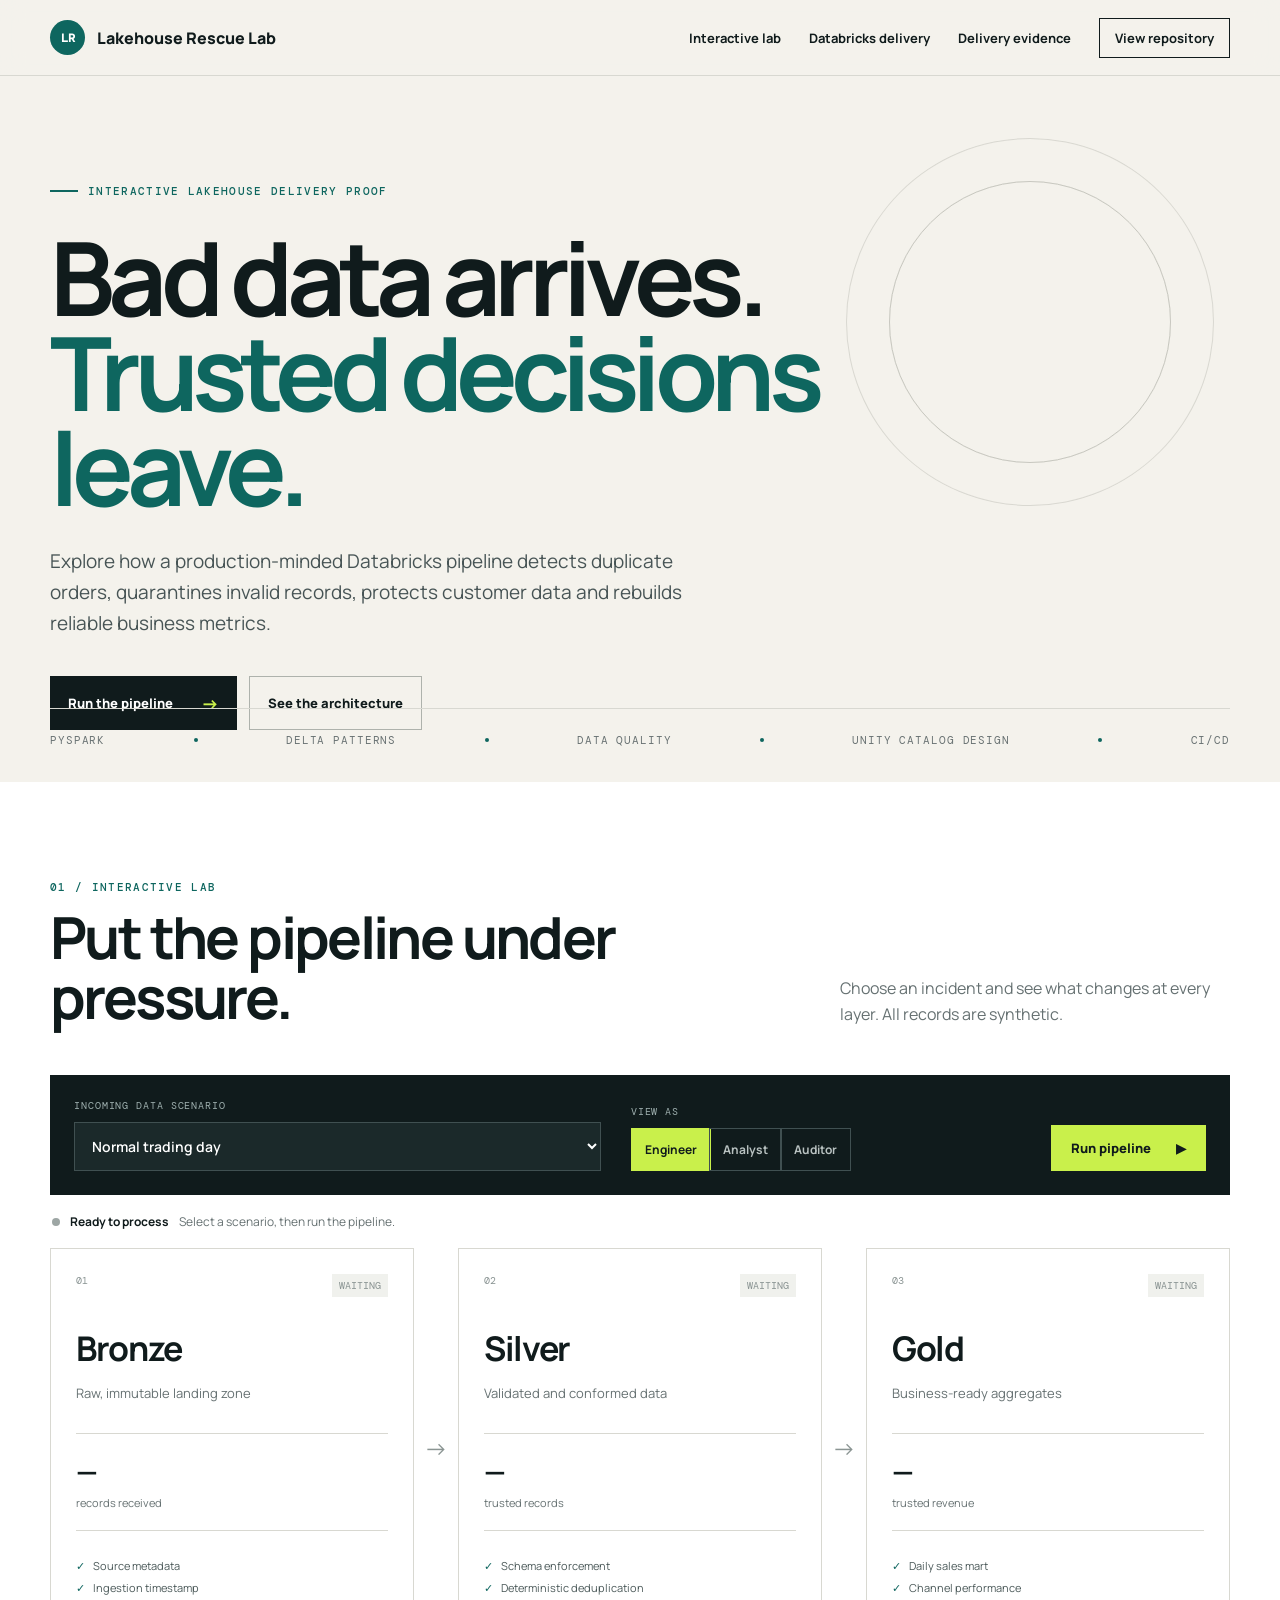
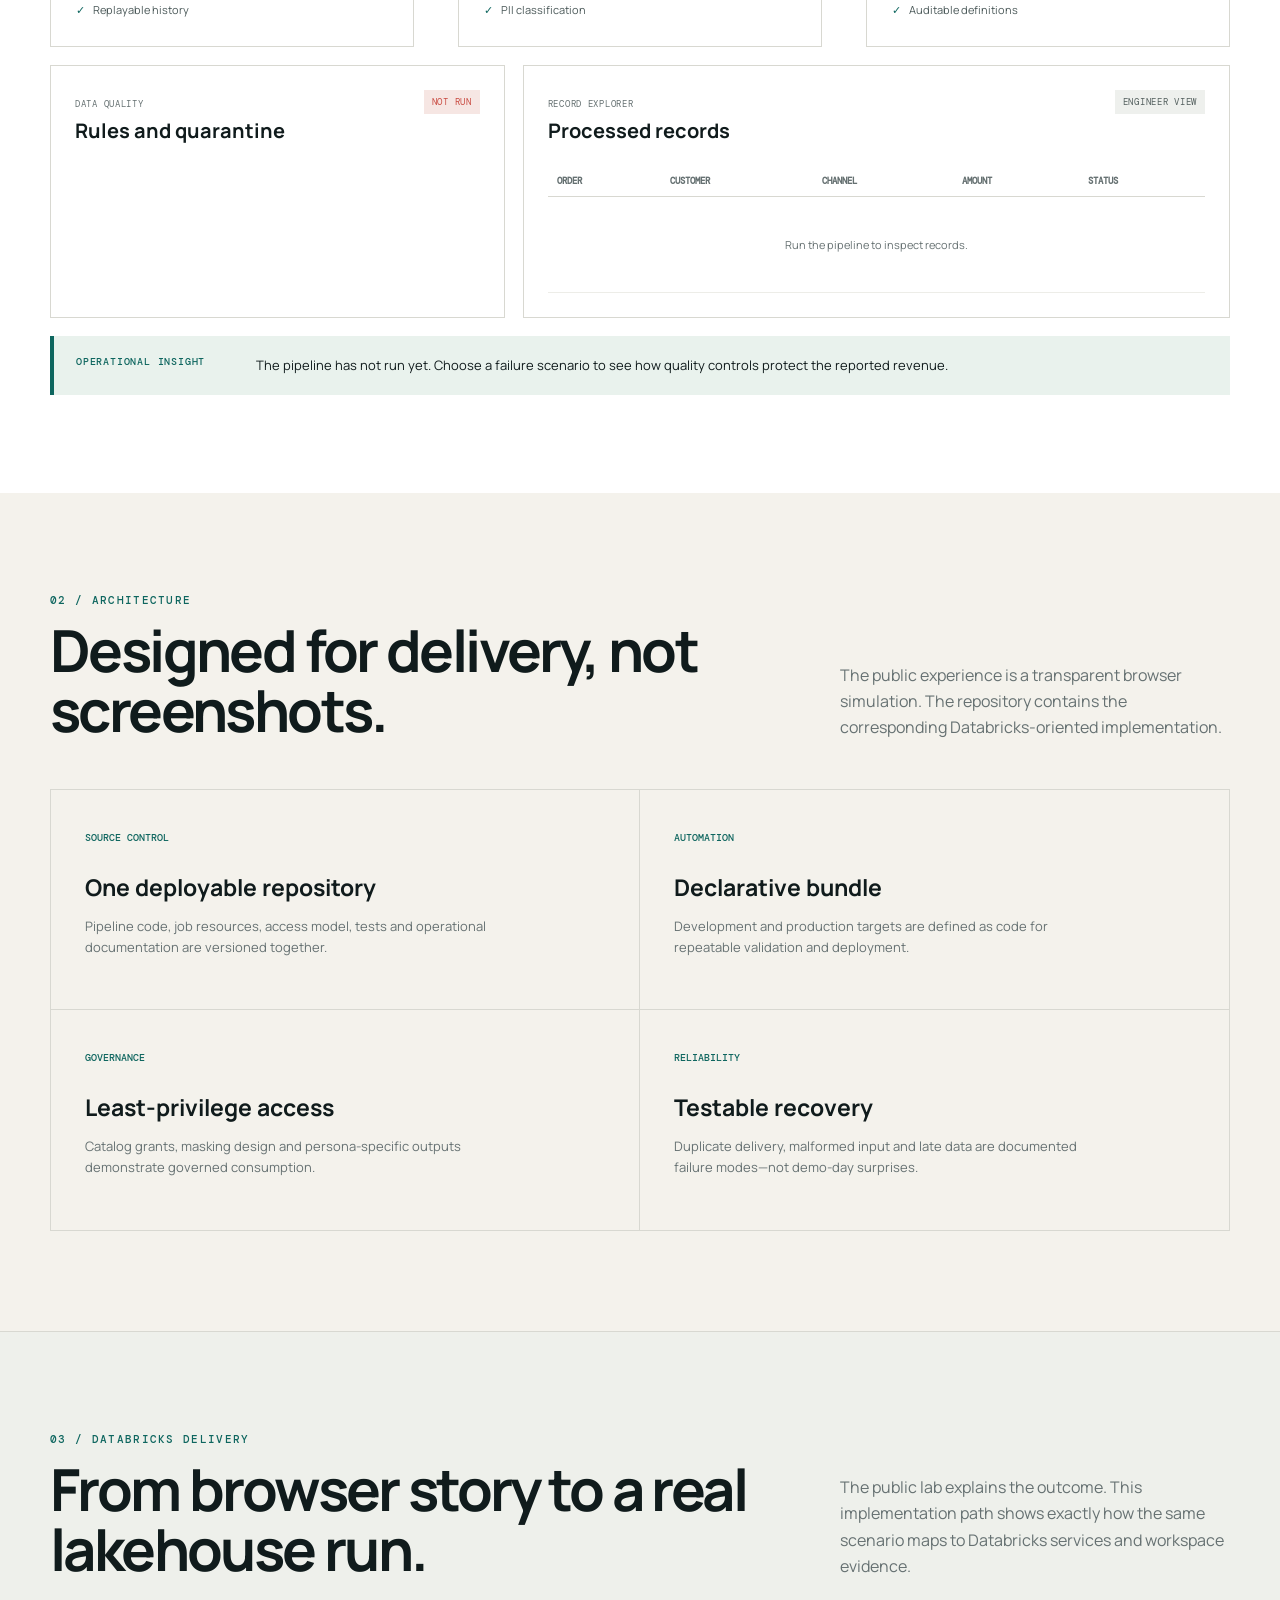
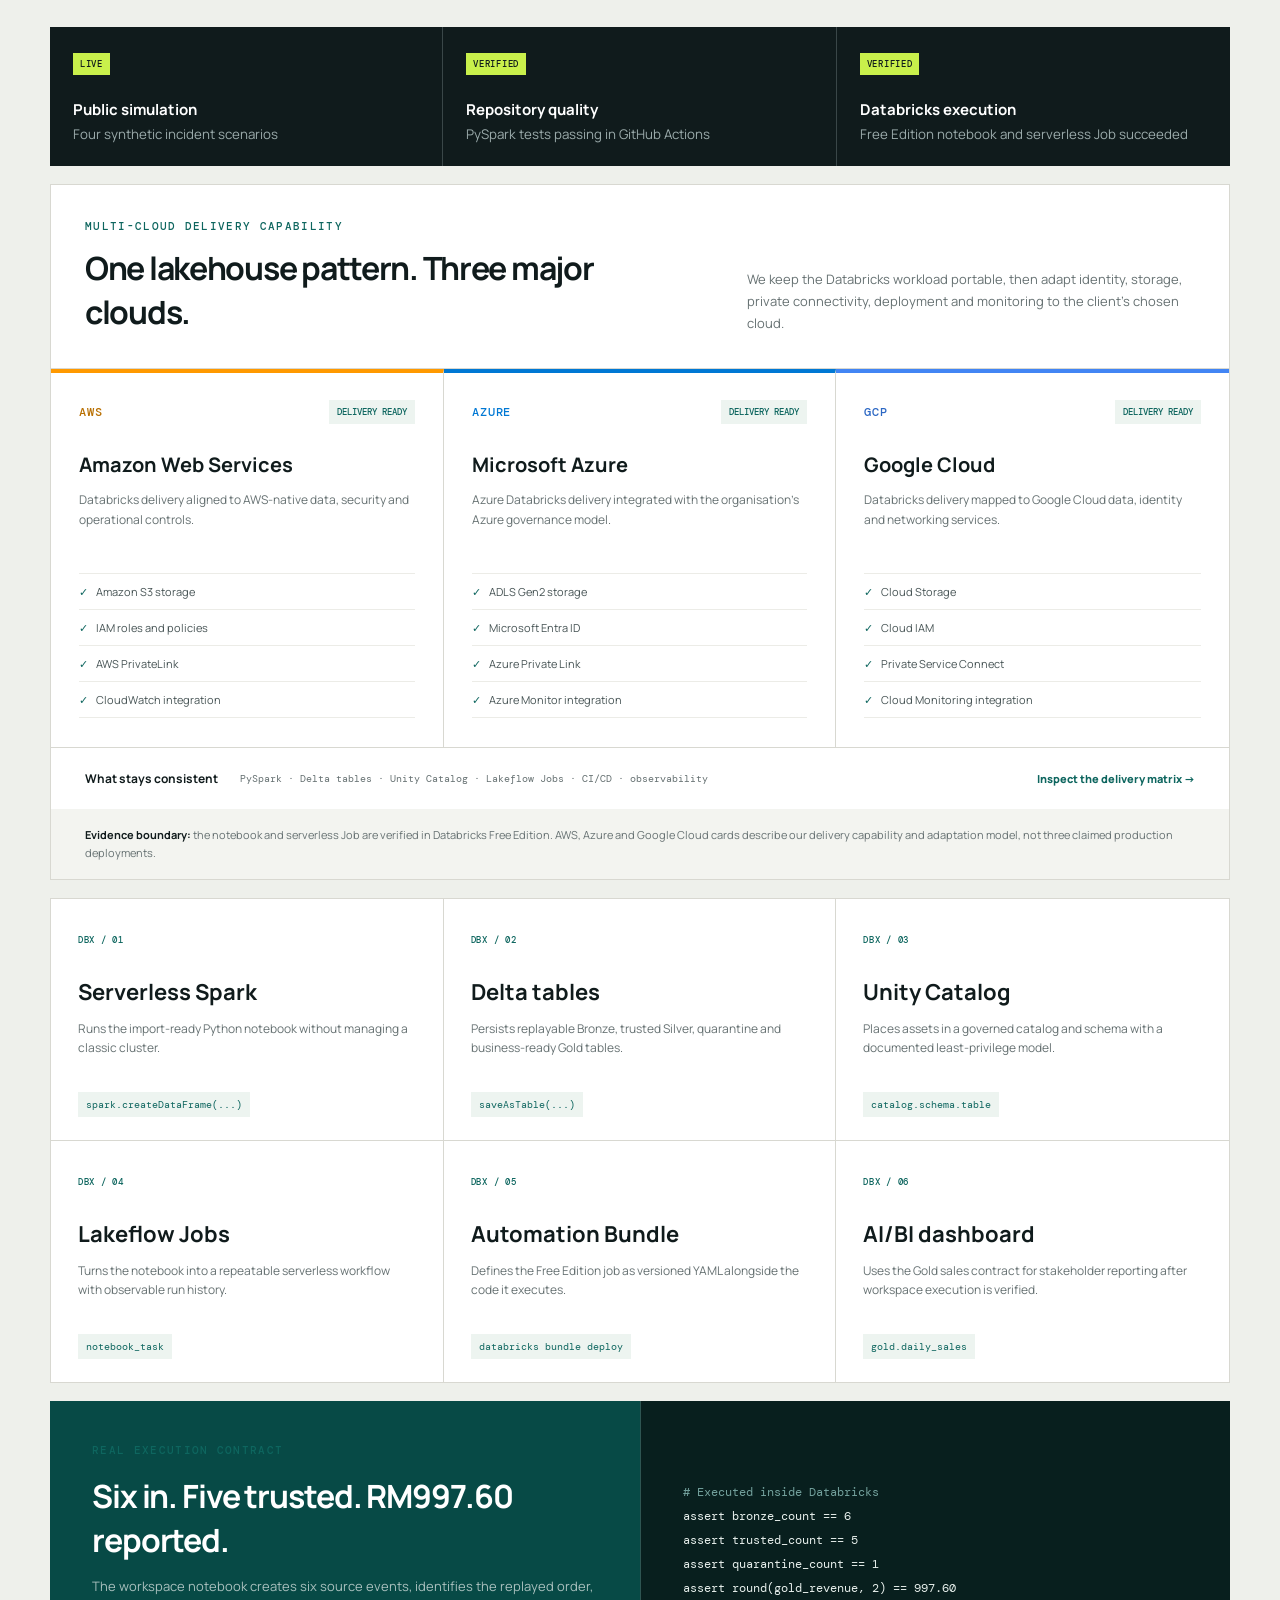
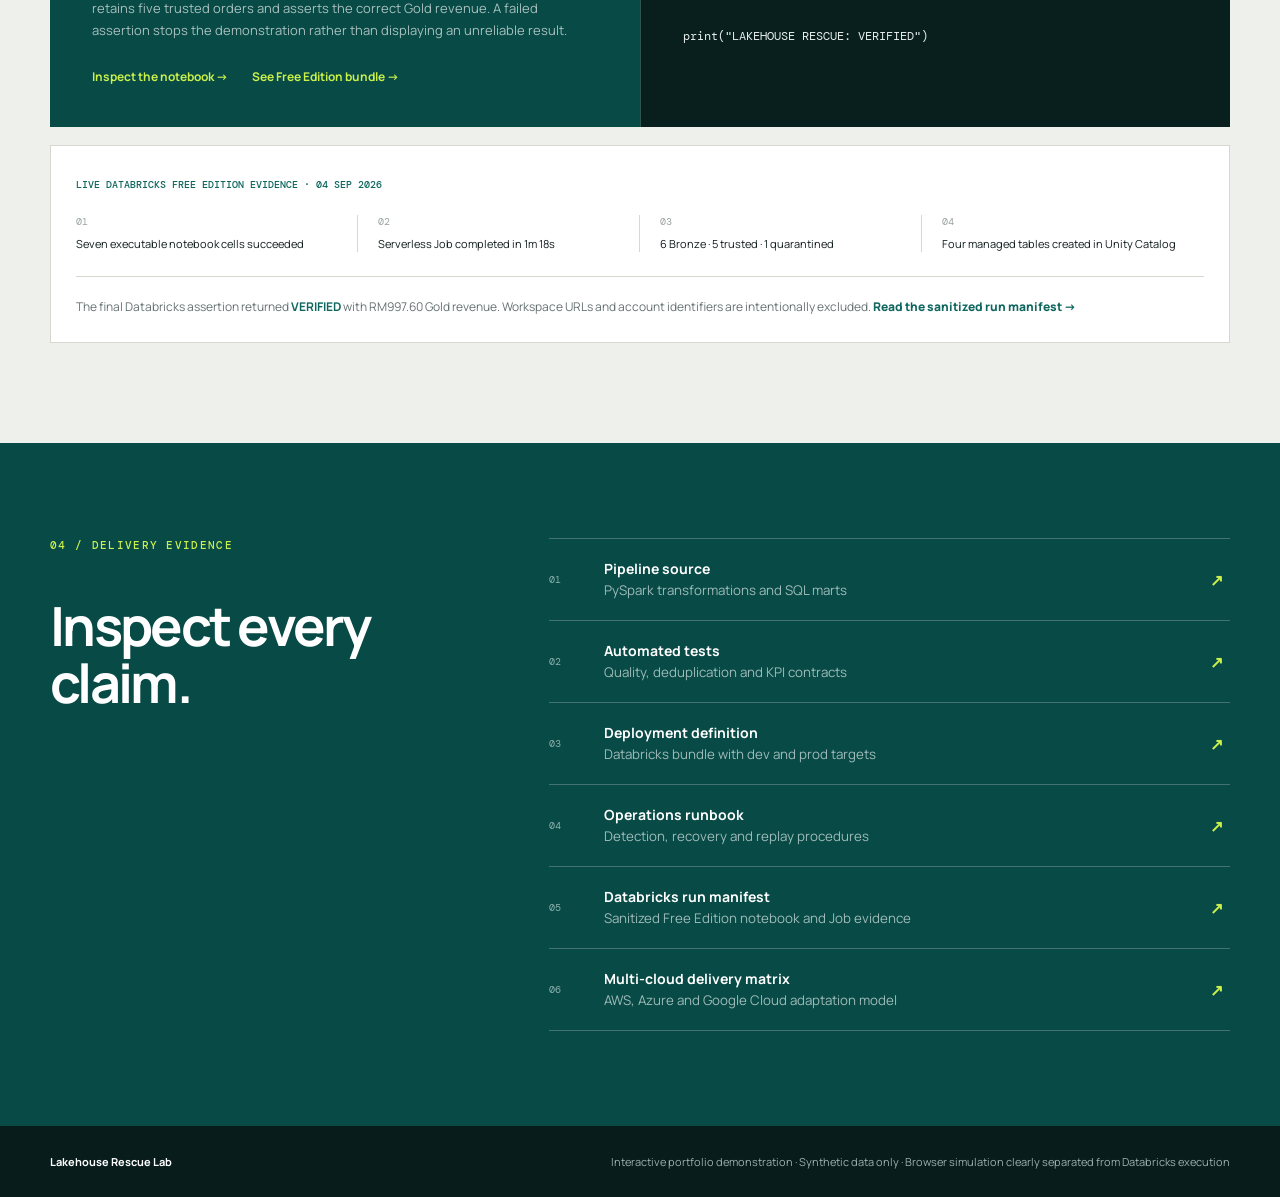
==== index.html @ 67967df0 "Show Databricks delivery across three clouds" ====
<!doctype html>
<html lang="en">
<head>
  <meta charset="utf-8">
  <meta name="viewport" content="width=device-width, initial-scale=1">
  <meta name="description" content="An interactive Databricks lakehouse delivery demonstration.">
  <title>Lakehouse Rescue Lab</title>
  <link rel="preconnect" href="https://fonts.googleapis.com">
  <link rel="preconnect" href="https://fonts.gstatic.com" crossorigin>
  <link href="https://fonts.googleapis.com/css2?family=DM+Mono:wght@400;500&family=Manrope:wght@400;500;600;700;800&display=swap" rel="stylesheet">
  <link rel="stylesheet" href="styles.css">
</head>
<body>
  <header class="topbar">
    <a class="brand" href="#top" aria-label="Lakehouse Rescue Lab home">
      <span class="brand-mark">LR</span>
      <span>Lakehouse Rescue Lab</span>
    </a>
    <nav aria-label="Primary navigation">
      <a href="#lab">Interactive lab</a>
      <a href="#databricks">Databricks delivery</a>
      <a href="#evidence">Delivery evidence</a>
      <a class="nav-cta" href="https://github.com/mmarifmz/lakehouse-rescue-lab">View repository</a>
    </nav>
  </header>

  <main id="top">
    <section class="hero shell">
      <div class="eyebrow"><span></span> Interactive lakehouse delivery proof</div>
      <h1>Bad data arrives.<br><em>Trusted decisions leave.</em></h1>
      <p class="hero-copy">Explore how a production-minded Databricks pipeline detects duplicate orders, quarantines invalid records, protects customer data and rebuilds reliable business metrics.</p>
      <div class="hero-actions">
        <a class="button primary" href="#lab">Run the pipeline <span>→</span></a>
        <a class="button secondary" href="#architecture">See the architecture</a>
      </div>
      <div class="proof-strip" aria-label="Project capabilities">
        <span>PySpark</span><i></i><span>Delta patterns</span><i></i><span>Data quality</span><i></i><span>Unity Catalog design</span><i></i><span>CI/CD</span>
      </div>
    </section>

    <section class="lab-section" id="lab">
      <div class="shell">
        <div class="section-heading">
          <div>
            <div class="kicker">01 / Interactive lab</div>
            <h2>Put the pipeline under pressure.</h2>
          </div>
          <p>Choose an incident and see what changes at every layer. All records are synthetic.</p>
        </div>

        <div class="control-panel">
          <div class="scenario-control">
            <label for="scenario">Incoming data scenario</label>
            <select id="scenario">
              <option value="normal">Normal trading day</option>
              <option value="duplicates">Duplicate delivery</option>
              <option value="invalid">Invalid records</option>
              <option value="late">Late-arriving orders</option>
            </select>
          </div>
          <div class="persona-control" role="group" aria-label="Data persona">
            <span>View as</span>
            <button class="persona active" data-persona="engineer">Engineer</button>
            <button class="persona" data-persona="analyst">Analyst</button>
            <button class="persona" data-persona="auditor">Auditor</button>
          </div>
          <button class="run-button" id="runPipeline">Run pipeline <span>▶</span></button>
        </div>

        <div class="status-line" aria-live="polite">
          <span class="status-dot"></span>
          <strong id="statusText">Ready to process</strong>
          <span id="runMeta">Select a scenario, then run the pipeline.</span>
        </div>

        <div class="pipeline" id="pipeline">
          <article class="layer-card bronze" data-layer="bronze">
            <div class="layer-top"><span class="layer-number">01</span><span class="layer-state">Waiting</span></div>
            <h3>Bronze</h3>
            <p>Raw, immutable landing zone</p>
            <div class="metric"><strong id="bronzeCount">—</strong><span>records received</span></div>
            <ul><li>Source metadata</li><li>Ingestion timestamp</li><li>Replayable history</li></ul>
          </article>
          <div class="flow-arrow" aria-hidden="true">→</div>
          <article class="layer-card silver" data-layer="silver">
            <div class="layer-top"><span class="layer-number">02</span><span class="layer-state">Waiting</span></div>
            <h3>Silver</h3>
            <p>Validated and conformed data</p>
            <div class="metric"><strong id="silverCount">—</strong><span>trusted records</span></div>
            <ul><li>Schema enforcement</li><li>Deterministic deduplication</li><li>PII classification</li></ul>
          </article>
          <div class="flow-arrow" aria-hidden="true">→</div>
          <article class="layer-card gold" data-layer="gold">
            <div class="layer-top"><span class="layer-number">03</span><span class="layer-state">Waiting</span></div>
            <h3>Gold</h3>
            <p>Business-ready aggregates</p>
            <div class="metric"><strong id="goldRevenue">—</strong><span>trusted revenue</span></div>
            <ul><li>Daily sales mart</li><li>Channel performance</li><li>Auditable definitions</li></ul>
          </article>
        </div>

        <div class="results-grid">
          <article class="panel quality-panel">
            <div class="panel-title"><div><span>Data quality</span><h3>Rules and quarantine</h3></div><span class="badge" id="qualityBadge">Not run</span></div>
            <div class="quality-rules" id="qualityRules"></div>
          </article>
          <article class="panel records-panel">
            <div class="panel-title"><div><span>Record explorer</span><h3 id="recordTitle">Processed records</h3></div><span class="badge neutral" id="personaBadge">Engineer view</span></div>
            <div class="table-wrap">
              <table>
                <thead><tr><th>Order</th><th>Customer</th><th>Channel</th><th>Amount</th><th>Status</th></tr></thead>
                <tbody id="recordRows"><tr><td colspan="5" class="empty">Run the pipeline to inspect records.</td></tr></tbody>
              </table>
            </div>
          </article>
        </div>

        <div class="incident-note" id="incidentNote">
          <span>Operational insight</span>
          <p>The pipeline has not run yet. Choose a failure scenario to see how quality controls protect the reported revenue.</p>
        </div>
      </div>
    </section>

    <section class="architecture shell" id="architecture">
      <div class="section-heading">
        <div><div class="kicker">02 / Architecture</div><h2>Designed for delivery, not screenshots.</h2></div>
        <p>The public experience is a transparent browser simulation. The repository contains the corresponding Databricks-oriented implementation.</p>
      </div>
      <div class="architecture-grid">
        <article><span>Source control</span><h3>One deployable repository</h3><p>Pipeline code, job resources, access model, tests and operational documentation are versioned together.</p></article>
        <article><span>Automation</span><h3>Declarative bundle</h3><p>Development and production targets are defined as code for repeatable validation and deployment.</p></article>
        <article><span>Governance</span><h3>Least-privilege access</h3><p>Catalog grants, masking design and persona-specific outputs demonstrate governed consumption.</p></article>
        <article><span>Reliability</span><h3>Testable recovery</h3><p>Duplicate delivery, malformed input and late data are documented failure modes—not demo-day surprises.</p></article>
      </div>
    </section>

    <section class="databricks-section" id="databricks">
      <div class="shell">
        <div class="section-heading">
          <div>
            <div class="kicker">03 / Databricks delivery</div>
            <h2>From browser story to a real lakehouse run.</h2>
          </div>
          <p>The public lab explains the outcome. This implementation path shows exactly how the same scenario maps to Databricks services and workspace evidence.</p>
        </div>

        <div class="verification-board">
          <div class="verification-item verified"><span>Live</span><strong>Public simulation</strong><small>Four synthetic incident scenarios</small></div>
          <div class="verification-item verified"><span>Verified</span><strong>Repository quality</strong><small>PySpark tests passing in GitHub Actions</small></div>
          <div class="verification-item verified"><span>Verified</span><strong>Databricks execution</strong><small>Free Edition notebook and serverless Job succeeded</small></div>
        </div>

        <div class="multicloud-capability" aria-labelledby="multicloud-title">
          <div class="multicloud-intro">
            <div>
              <div class="kicker">Multi-cloud delivery capability</div>
              <h3 id="multicloud-title">One lakehouse pattern. Three major clouds.</h3>
            </div>
            <p>We keep the Databricks workload portable, then adapt identity, storage, private connectivity, deployment and monitoring to the client's chosen cloud.</p>
          </div>

          <div class="cloud-provider-grid">
            <article class="cloud-provider aws">
              <div class="cloud-provider-top"><span class="cloud-monogram">AWS</span><span class="capability-label">Delivery ready</span></div>
              <h4>Amazon Web Services</h4>
              <p>Databricks delivery aligned to AWS-native data, security and operational controls.</p>
              <ul><li>Amazon S3 storage</li><li>IAM roles and policies</li><li>AWS PrivateLink</li><li>CloudWatch integration</li></ul>
            </article>
            <article class="cloud-provider azure">
              <div class="cloud-provider-top"><span class="cloud-monogram">AZURE</span><span class="capability-label">Delivery ready</span></div>
              <h4>Microsoft Azure</h4>
              <p>Azure Databricks delivery integrated with the organisation's Azure governance model.</p>
              <ul><li>ADLS Gen2 storage</li><li>Microsoft Entra ID</li><li>Azure Private Link</li><li>Azure Monitor integration</li></ul>
            </article>
            <article class="cloud-provider gcp">
              <div class="cloud-provider-top"><span class="cloud-monogram">GCP</span><span class="capability-label">Delivery ready</span></div>
              <h4>Google Cloud</h4>
              <p>Databricks delivery mapped to Google Cloud data, identity and networking services.</p>
              <ul><li>Cloud Storage</li><li>Cloud IAM</li><li>Private Service Connect</li><li>Cloud Monitoring integration</li></ul>
            </article>
          </div>

          <div class="cloud-boundary">
            <strong>What stays consistent</strong>
            <span>PySpark · Delta tables · Unity Catalog · Lakeflow Jobs · CI/CD · observability</span>
            <a href="https://github.com/mmarifmz/lakehouse-rescue-lab/blob/main/docs/multi-cloud-delivery.md">Inspect the delivery matrix →</a>
          </div>
          <p class="cloud-proof-note"><strong>Evidence boundary:</strong> the notebook and serverless Job are verified in Databricks Free Edition. AWS, Azure and Google Cloud cards describe our delivery capability and adaptation model, not three claimed production deployments.</p>
        </div>

        <div class="platform-map">
          <article>
            <span class="platform-index">DBX / 01</span>
            <h3>Serverless Spark</h3>
            <p>Runs the import-ready Python notebook without managing a classic cluster.</p>
            <code>spark.createDataFrame(...)</code>
          </article>
          <article>
            <span class="platform-index">DBX / 02</span>
            <h3>Delta tables</h3>
            <p>Persists replayable Bronze, trusted Silver, quarantine and business-ready Gold tables.</p>
            <code>saveAsTable(...)</code>
          </article>
          <article>
            <span class="platform-index">DBX / 03</span>
            <h3>Unity Catalog</h3>
            <p>Places assets in a governed catalog and schema with a documented least-privilege model.</p>
            <code>catalog.schema.table</code>
          </article>
          <article>
            <span class="platform-index">DBX / 04</span>
            <h3>Lakeflow Jobs</h3>
            <p>Turns the notebook into a repeatable serverless workflow with observable run history.</p>
            <code>notebook_task</code>
          </article>
          <article>
            <span class="platform-index">DBX / 05</span>
            <h3>Automation Bundle</h3>
            <p>Defines the Free Edition job as versioned YAML alongside the code it executes.</p>
            <code>databricks bundle deploy</code>
          </article>
          <article>
            <span class="platform-index">DBX / 06</span>
            <h3>AI/BI dashboard</h3>
            <p>Uses the Gold sales contract for stakeholder reporting after workspace execution is verified.</p>
            <code>gold.daily_sales</code>
          </article>
        </div>

        <div class="execution-story">
          <div class="execution-copy">
            <div class="kicker">Real execution contract</div>
            <h3>Six in. Five trusted. RM997.60 reported.</h3>
            <p>The workspace notebook creates six source events, identifies the replayed order, retains five trusted orders and asserts the correct Gold revenue. A failed assertion stops the demonstration rather than displaying an unreliable result.</p>
            <div class="execution-links">
              <a href="https://github.com/mmarifmz/lakehouse-rescue-lab/blob/main/notebooks/lakehouse_rescue_lab.py">Inspect the notebook →</a>
              <a href="https://github.com/mmarifmz/lakehouse-rescue-lab/tree/main/examples/free-edition">See Free Edition bundle →</a>
            </div>
          </div>
          <pre aria-label="Databricks validation example"><code><span># Executed inside Databricks</span>
assert bronze_count == 6
assert trusted_count == 5
assert quarantine_count == 1
assert round(gold_revenue, 2) == 997.60

print("LAKEHOUSE RESCUE: VERIFIED")</code></pre>
        </div>

        <div class="evidence-steps">
          <span>Live Databricks Free Edition evidence · 04 Sep 2026</span>
          <ol>
            <li><b>01</b> Seven executable notebook cells succeeded</li>
            <li><b>02</b> Serverless Job completed in 1m 18s</li>
            <li><b>03</b> 6 Bronze · 5 trusted · 1 quarantined</li>
            <li><b>04</b> Four managed tables created in Unity Catalog</li>
          </ol>
          <p class="evidence-note">The final Databricks assertion returned <strong>VERIFIED</strong> with RM997.60 Gold revenue. Workspace URLs and account identifiers are intentionally excluded. <a href="https://github.com/mmarifmz/lakehouse-rescue-lab/blob/main/evidence/databricks-run/2026-09-04/run-manifest.md">Read the sanitized run manifest →</a></p>
        </div>
      </div>
    </section>

    <section class="evidence" id="evidence">
      <div class="shell evidence-inner">
        <div><div class="kicker light">04 / Delivery evidence</div><h2>Inspect every claim.</h2></div>
        <div class="evidence-list">
          <a href="https://github.com/mmarifmz/lakehouse-rescue-lab/tree/main/src"><span>01</span><div><strong>Pipeline source</strong><small>PySpark transformations and SQL marts</small></div><b>↗</b></a>
          <a href="https://github.com/mmarifmz/lakehouse-rescue-lab/tree/main/tests"><span>02</span><div><strong>Automated tests</strong><small>Quality, deduplication and KPI contracts</small></div><b>↗</b></a>
          <a href="https://github.com/mmarifmz/lakehouse-rescue-lab/blob/main/databricks.yml"><span>03</span><div><strong>Deployment definition</strong><small>Databricks bundle with dev and prod targets</small></div><b>↗</b></a>
          <a href="docs/runbook.md"><span>04</span><div><strong>Operations runbook</strong><small>Detection, recovery and replay procedures</small></div><b>↗</b></a>
          <a href="https://github.com/mmarifmz/lakehouse-rescue-lab/blob/main/evidence/databricks-run/2026-09-04/run-manifest.md"><span>05</span><div><strong>Databricks run manifest</strong><small>Sanitized Free Edition notebook and Job evidence</small></div><b>↗</b></a>
          <a href="https://github.com/mmarifmz/lakehouse-rescue-lab/blob/main/docs/multi-cloud-delivery.md"><span>06</span><div><strong>Multi-cloud delivery matrix</strong><small>AWS, Azure and Google Cloud adaptation model</small></div><b>↗</b></a>
        </div>
      </div>
    </section>
  </main>

  <footer><div class="shell"><span>Lakehouse Rescue Lab</span><p>Interactive portfolio demonstration · Synthetic data only · Browser simulation clearly separated from Databricks execution</p></div></footer>
  <script src="app.js"></script>
</body>
</html>
---- styles.css ----
:root{--ink:#101b1c;--muted:#667172;--paper:#f4f2ec;--white:#fff;--line:#d8d8d1;--teal:#0e665f;--teal-dark:#074a46;--acid:#c9f04b;--bronze:#bc7447;--silver:#7b8b91;--gold:#d8a92c;--danger:#c94b42;--mono:"DM Mono",monospace;--sans:"Manrope",sans-serif}
*{box-sizing:border-box}html{scroll-behavior:smooth}body{margin:0;background:var(--paper);color:var(--ink);font-family:var(--sans);font-size:16px}.shell{width:min(1180px,calc(100% - 48px));margin:auto}.topbar{height:76px;display:flex;align-items:center;justify-content:space-between;padding:0 max(24px,calc((100vw - 1180px)/2));border-bottom:1px solid var(--line);position:sticky;top:0;background:rgba(244,242,236,.92);backdrop-filter:blur(12px);z-index:20}.brand{display:flex;align-items:center;gap:12px;color:var(--ink);text-decoration:none;font-weight:800}.brand-mark{display:grid;place-items:center;width:35px;height:35px;background:var(--teal);color:white;font-family:var(--mono);font-size:12px;border-radius:50%}.topbar nav{display:flex;align-items:center;gap:28px}.topbar nav a{color:var(--ink);text-decoration:none;font-size:13px;font-weight:700}.nav-cta{border:1px solid var(--ink);padding:10px 15px}.hero{min-height:690px;padding:108px 0 52px;position:relative}.hero:after{content:"";position:absolute;right:5%;top:105px;width:280px;height:280px;border:1px solid #c8c8c0;border-radius:50%;box-shadow:0 0 0 42px var(--paper),0 0 0 43px #d9d8d1;z-index:-1}.eyebrow,.kicker{font-family:var(--mono);font-size:11px;text-transform:uppercase;letter-spacing:.12em;color:var(--teal);font-weight:500}.eyebrow{display:flex;align-items:center;gap:10px}.eyebrow span{width:28px;height:2px;background:var(--teal)}h1{font-size:clamp(56px,8vw,105px);line-height:.93;letter-spacing:-.065em;margin:32px 0 30px;max-width:1000px}h1 em{font-style:normal;color:var(--teal)}.hero-copy{font-size:19px;line-height:1.65;max-width:680px;color:#475455}.hero-actions{display:flex;gap:12px;margin-top:36px}.button{display:inline-flex;align-items:center;justify-content:space-between;gap:28px;padding:15px 18px;text-decoration:none;font-size:13px;font-weight:800}.button.primary{background:var(--ink);color:white}.button.primary span{color:var(--acid);font-size:18px}.button.secondary{border:1px solid #aeb2ac;color:var(--ink)}.proof-strip{position:absolute;bottom:35px;left:0;right:0;border-top:1px solid var(--line);padding-top:24px;display:flex;align-items:center;justify-content:space-between;color:#697273;font-family:var(--mono);font-size:11px;text-transform:uppercase;letter-spacing:.08em}.proof-strip i{width:4px;height:4px;border-radius:50%;background:var(--teal)}.lab-section{background:white;padding:98px 0}.section-heading{display:flex;justify-content:space-between;align-items:end;gap:48px;margin-bottom:48px}.section-heading h2{font-size:clamp(38px,5vw,58px);letter-spacing:-.045em;line-height:1.04;margin:13px 0 0;max-width:700px}.section-heading>p{max-width:390px;color:var(--muted);line-height:1.65;margin:0}.control-panel{background:var(--ink);color:white;display:grid;grid-template-columns:1.35fr 1fr auto;align-items:end;gap:30px;padding:24px}.scenario-control label,.persona-control>span{display:block;font-family:var(--mono);font-size:10px;letter-spacing:.09em;text-transform:uppercase;color:#9fb0af;margin-bottom:10px}.scenario-control select{width:100%;padding:13px;background:#1b292a;color:white;border:1px solid #405051;font:600 14px var(--sans)}.persona-control{white-space:nowrap}.persona{background:transparent;border:1px solid #405051;color:#b8c1c0;padding:12px 13px;font:700 12px var(--sans);margin-right:-5px}.persona.active{background:var(--acid);color:var(--ink);border-color:var(--acid)}.run-button{padding:14px 20px;background:var(--acid);color:var(--ink);border:0;font:800 13px var(--sans);cursor:pointer}.run-button span{margin-left:22px}.run-button:disabled{opacity:.6;cursor:wait}.status-line{display:flex;align-items:center;gap:10px;padding:18px 2px;color:var(--muted);font-size:12px}.status-line strong{color:var(--ink)}.status-dot{width:8px;height:8px;background:#9da6a4;border-radius:50%}.status-dot.running{background:var(--gold);animation:pulse 1s infinite}.status-dot.success{background:#38a169}@keyframes pulse{50%{opacity:.35}}.pipeline{display:grid;grid-template-columns:1fr 44px 1fr 44px 1fr;align-items:center}.layer-card{min-height:335px;border:1px solid var(--line);padding:25px;position:relative;transition:.3s}.layer-card.processing{transform:translateY(-5px);box-shadow:0 14px 32px rgba(12,35,34,.08)}.layer-card.complete{border-top-width:5px}.layer-card.bronze.complete{border-top-color:var(--bronze)}.layer-card.silver.complete{border-top-color:var(--silver)}.layer-card.gold.complete{border-top-color:var(--gold)}.layer-top{display:flex;justify-content:space-between;font-family:var(--mono);font-size:10px;text-transform:uppercase;color:#899392}.layer-state{padding:5px 7px;background:#f0f1ed}.layer-card h3{font-size:34px;margin:28px 0 3px;letter-spacing:-.04em}.layer-card>p{font-size:13px;color:var(--muted)}.metric{margin:31px 0 24px;padding:18px 0;border-top:1px solid var(--line);border-bottom:1px solid var(--line)}.metric strong{display:block;font-size:28px}.metric span{font-size:11px;color:var(--muted)}.layer-card ul{list-style:none;margin:0;padding:0;font-size:11px;color:#4b5959;line-height:2}.layer-card li:before{content:"✓";color:var(--teal);margin-right:8px}.flow-arrow{text-align:center;color:#8b9593;font-size:24px}.results-grid{display:grid;grid-template-columns:.9fr 1.4fr;gap:18px;margin-top:18px}.panel{border:1px solid var(--line);padding:24px}.panel-title{display:flex;align-items:start;justify-content:space-between;margin-bottom:22px}.panel-title span{font-family:var(--mono);font-size:9px;text-transform:uppercase;color:var(--muted);letter-spacing:.08em}.panel-title h3{margin:5px 0 0;font-size:20px}.badge{padding:6px 8px;background:#f6e6e3!important;color:var(--danger)!important}.badge.pass{background:#e3f3e7!important;color:#25713b!important}.badge.neutral{background:#eef0ed!important;color:#54605f!important}.quality-rule{display:grid;grid-template-columns:20px 1fr auto;gap:10px;align-items:center;border-top:1px solid #ecece7;padding:13px 0;font-size:12px}.rule-icon{width:17px;height:17px;border-radius:50%;display:grid;place-items:center;background:#e3f3e7;color:#25713b;font-size:10px}.rule-icon.fail{background:#f6e6e3;color:var(--danger)}.rule-count{font-family:var(--mono);font-size:10px;color:var(--muted)}.table-wrap{overflow:auto}table{border-collapse:collapse;width:100%;font-size:11px}th{text-align:left;font-family:var(--mono);font-size:9px;text-transform:uppercase;color:var(--muted);padding:9px;border-bottom:1px solid var(--line)}td{padding:11px 9px;border-bottom:1px solid #ededE8;white-space:nowrap}.empty{text-align:center;color:var(--muted);padding:40px}.record-bad td{color:#a74841;background:#fff9f8}.incident-note{margin-top:18px;background:#e9f2ed;border-left:4px solid var(--teal);padding:19px 22px;display:grid;grid-template-columns:160px 1fr;gap:20px}.incident-note span{font:500 10px var(--mono);text-transform:uppercase;letter-spacing:.08em;color:var(--teal)}.incident-note p{margin:0;font-size:13px;line-height:1.6}.architecture{padding:100px 0}.architecture-grid{display:grid;grid-template-columns:repeat(2,1fr);border:1px solid var(--line)}.architecture-grid article{padding:34px;min-height:220px}.architecture-grid article:nth-child(odd){border-right:1px solid var(--line)}.architecture-grid article:nth-child(-n+2){border-bottom:1px solid var(--line)}.architecture-grid span{font:500 10px var(--mono);text-transform:uppercase;color:var(--teal)}.architecture-grid h3{font-size:23px;margin:25px 0 10px}.architecture-grid p{color:var(--muted);line-height:1.65;font-size:13px;max-width:430px}.evidence{background:var(--teal-dark);color:white;padding:95px 0}.evidence-inner{display:grid;grid-template-columns:.75fr 1.25fr;gap:90px}.evidence h2{font-size:54px;line-height:1.05;letter-spacing:-.05em}.kicker.light{color:var(--acid)}.evidence-list a{display:grid;grid-template-columns:40px 1fr 20px;align-items:center;gap:15px;color:white;text-decoration:none;border-top:1px solid #42716f;padding:20px 0}.evidence-list a:last-child{border-bottom:1px solid #42716f}.evidence-list span{font:10px var(--mono);color:#8fb1ae}.evidence-list strong{display:block;font-size:14px}.evidence-list small{color:#9fbbb9}.evidence-list b{color:var(--acid)}footer{background:#071c1b;color:#9cb0ae;padding:28px 0;font-size:11px}footer .shell{display:flex;justify-content:space-between;gap:20px}footer span{color:white;font-weight:700}footer p{margin:0}
@media(max-width:850px){.topbar nav a:not(.nav-cta){display:none}.hero{min-height:650px}.hero:after{display:none}.proof-strip{gap:12px;overflow:hidden}.proof-strip span{white-space:nowrap}.section-heading{display:block}.section-heading>p{margin-top:22px}.control-panel{grid-template-columns:1fr}.pipeline{grid-template-columns:1fr}.flow-arrow{transform:rotate(90deg);padding:8px}.results-grid,.evidence-inner{grid-template-columns:1fr}.architecture-grid{grid-template-columns:1fr}.architecture-grid article{border-bottom:1px solid var(--line)!important;border-right:0!important}.incident-note{grid-template-columns:1fr}.evidence h2{font-size:42px}}
@media(max-width:540px){.shell{width:min(100% - 28px,1180px)}.topbar{padding:0 14px}.brand>span:last-child{display:none}.hero{padding-top:75px}.hero h1{font-size:50px}.hero-copy{font-size:16px}.hero-actions{flex-direction:column}.proof-strip{display:none}.lab-section,.architecture,.evidence{padding:70px 0}.control-panel{padding:18px}.persona{padding:10px 9px}.panel{padding:17px}footer .shell{display:block}footer p{margin-top:8px}}
@media(prefers-reduced-motion:reduce){html{scroll-behavior:auto}*{animation:none!important;transition:none!important}}

.databricks-section{background:#eef0eb;padding:100px 0;border-top:1px solid var(--line)}
.verification-board{display:grid;grid-template-columns:repeat(3,1fr);background:var(--ink);color:white;margin-bottom:18px}
.verification-item{padding:23px;border-right:1px solid #3a4748}.verification-item:last-child{border-right:0}.verification-item span{display:inline-block;font:500 9px var(--mono);text-transform:uppercase;letter-spacing:.08em;padding:5px 7px;margin-bottom:24px}.verification-item.verified span{background:var(--acid);color:var(--ink)}.verification-item.pending span{background:#514942;color:#f6c98b}.verification-item strong,.verification-item small{display:block}.verification-item strong{font-size:15px}.verification-item small{color:#9babab;margin-top:5px}
.multicloud-capability{margin:18px 0;background:#fff;border:1px solid var(--line)}.multicloud-intro{display:grid;grid-template-columns:1.15fr .85fr;gap:55px;align-items:end;padding:34px}.multicloud-intro h3{font-size:32px;letter-spacing:-.04em;margin:13px 0 0}.multicloud-intro p{margin:0;color:var(--muted);font-size:13px;line-height:1.7}.cloud-provider-grid{display:grid;grid-template-columns:repeat(3,1fr);border-top:1px solid var(--line);border-bottom:1px solid var(--line)}.cloud-provider{padding:27px 28px 29px;border-right:1px solid var(--line);border-top:4px solid transparent}.cloud-provider:last-child{border-right:0}.cloud-provider.aws{border-top-color:#ff9900}.cloud-provider.azure{border-top-color:#0078d4}.cloud-provider.gcp{border-top-color:#4285f4}.cloud-provider-top{display:flex;align-items:center;justify-content:space-between;gap:12px}.cloud-monogram{font:500 12px var(--mono);letter-spacing:.08em}.cloud-provider.aws .cloud-monogram{color:#b86f00}.cloud-provider.azure .cloud-monogram{color:#0078d4}.cloud-provider.gcp .cloud-monogram{color:#2d68c4}.capability-label{font:500 9px var(--mono);text-transform:uppercase;color:var(--teal);background:#edf4f0;padding:6px 8px}.cloud-provider h4{font-size:20px;margin:27px 0 9px}.cloud-provider p{min-height:63px;color:var(--muted);font-size:12px;line-height:1.65}.cloud-provider ul{list-style:none;margin:20px 0 0;padding:0;border-top:1px solid #ecece7}.cloud-provider li{padding:10px 0;border-bottom:1px solid #ecece7;font-size:11px;color:#475455}.cloud-provider li:before{content:"✓";color:var(--teal);margin-right:8px}.cloud-boundary{display:grid;grid-template-columns:auto 1fr auto;gap:22px;align-items:center;padding:22px 34px}.cloud-boundary strong{font-size:12px}.cloud-boundary span{font:10px var(--mono);color:var(--muted)}.cloud-boundary a{color:var(--teal);font-size:11px;font-weight:800;text-decoration:none}.cloud-proof-note{margin:0;padding:17px 34px;background:#f3f4f0;color:var(--muted);font-size:11px;line-height:1.6}.cloud-proof-note strong{color:var(--ink)}
.platform-map{display:grid;grid-template-columns:repeat(3,1fr);border:1px solid var(--line);background:white}.platform-map article{min-height:240px;padding:27px;border-right:1px solid var(--line);border-bottom:1px solid var(--line)}.platform-map article:nth-child(3n){border-right:0}.platform-map article:nth-child(n+4){border-bottom:0}.platform-index{font:500 9px var(--mono);color:var(--teal);letter-spacing:.08em}.platform-map h3{font-size:22px;margin:29px 0 9px}.platform-map p{color:var(--muted);font-size:12px;line-height:1.65;min-height:60px}.platform-map code{font:10px var(--mono);color:var(--teal);background:#edf4f0;padding:6px 8px}
.execution-story{display:grid;grid-template-columns:1fr 1fr;margin-top:18px;background:var(--teal-dark);color:white}.execution-copy{padding:42px}.execution-copy h3{font-size:32px;letter-spacing:-.035em;margin:17px 0 13px}.execution-copy p{color:#a9c0be;line-height:1.7;font-size:13px}.execution-links{display:flex;gap:24px;flex-wrap:wrap;margin-top:27px}.execution-links a{color:var(--acid);font-size:12px;font-weight:700;text-decoration:none}.execution-story pre{margin:0;padding:42px;background:#081f1e;border-left:1px solid #2e5552;overflow:auto;display:flex;align-items:center}.execution-story pre code{font:12px/2 var(--mono);color:#e8f0ed}.execution-story pre span{color:#74a29e}
.evidence-steps{margin-top:18px;border:1px solid var(--line);background:white;padding:25px}.evidence-steps>span{font:500 10px var(--mono);text-transform:uppercase;color:var(--teal)}.evidence-steps ol{display:grid;grid-template-columns:repeat(4,1fr);list-style:none;margin:22px 0 0;padding:0}.evidence-steps li{font-size:11px;line-height:1.5;padding:0 20px;border-right:1px solid var(--line)}.evidence-steps li:first-child{padding-left:0}.evidence-steps li:last-child{border-right:0}.evidence-steps b{display:block;font:10px var(--mono);color:#99a2a0;margin-bottom:8px}
.evidence-note{margin:24px 0 0;padding-top:20px;border-top:1px solid var(--line);font-size:12px;line-height:1.65;color:var(--muted)}.evidence-note strong{color:var(--teal)}.evidence-note a{color:var(--teal);font-weight:800;text-decoration:none}
@media(max-width:850px){.verification-board,.platform-map,.cloud-provider-grid{grid-template-columns:1fr}.verification-item,.platform-map article,.cloud-provider{border-right:0;border-bottom:1px solid var(--line)!important}.multicloud-intro{grid-template-columns:1fr;gap:20px}.cloud-provider p{min-height:auto}.cloud-boundary{grid-template-columns:1fr;gap:9px}.execution-story{grid-template-columns:1fr}.execution-story pre{border-left:0;border-top:1px solid #2e5552}.evidence-steps ol{grid-template-columns:repeat(2,1fr);gap:20px}.evidence-steps li{border:0;padding:0}.databricks-section{padding:70px 0}}
@media(max-width:540px){.verification-board{grid-template-columns:1fr}.multicloud-intro,.cloud-provider,.cloud-boundary,.cloud-proof-note{padding-left:22px;padding-right:22px}.execution-copy,.execution-story pre{padding:27px}.evidence-steps ol{grid-template-columns:1fr}.topbar nav .nav-cta{display:inline-flex}}
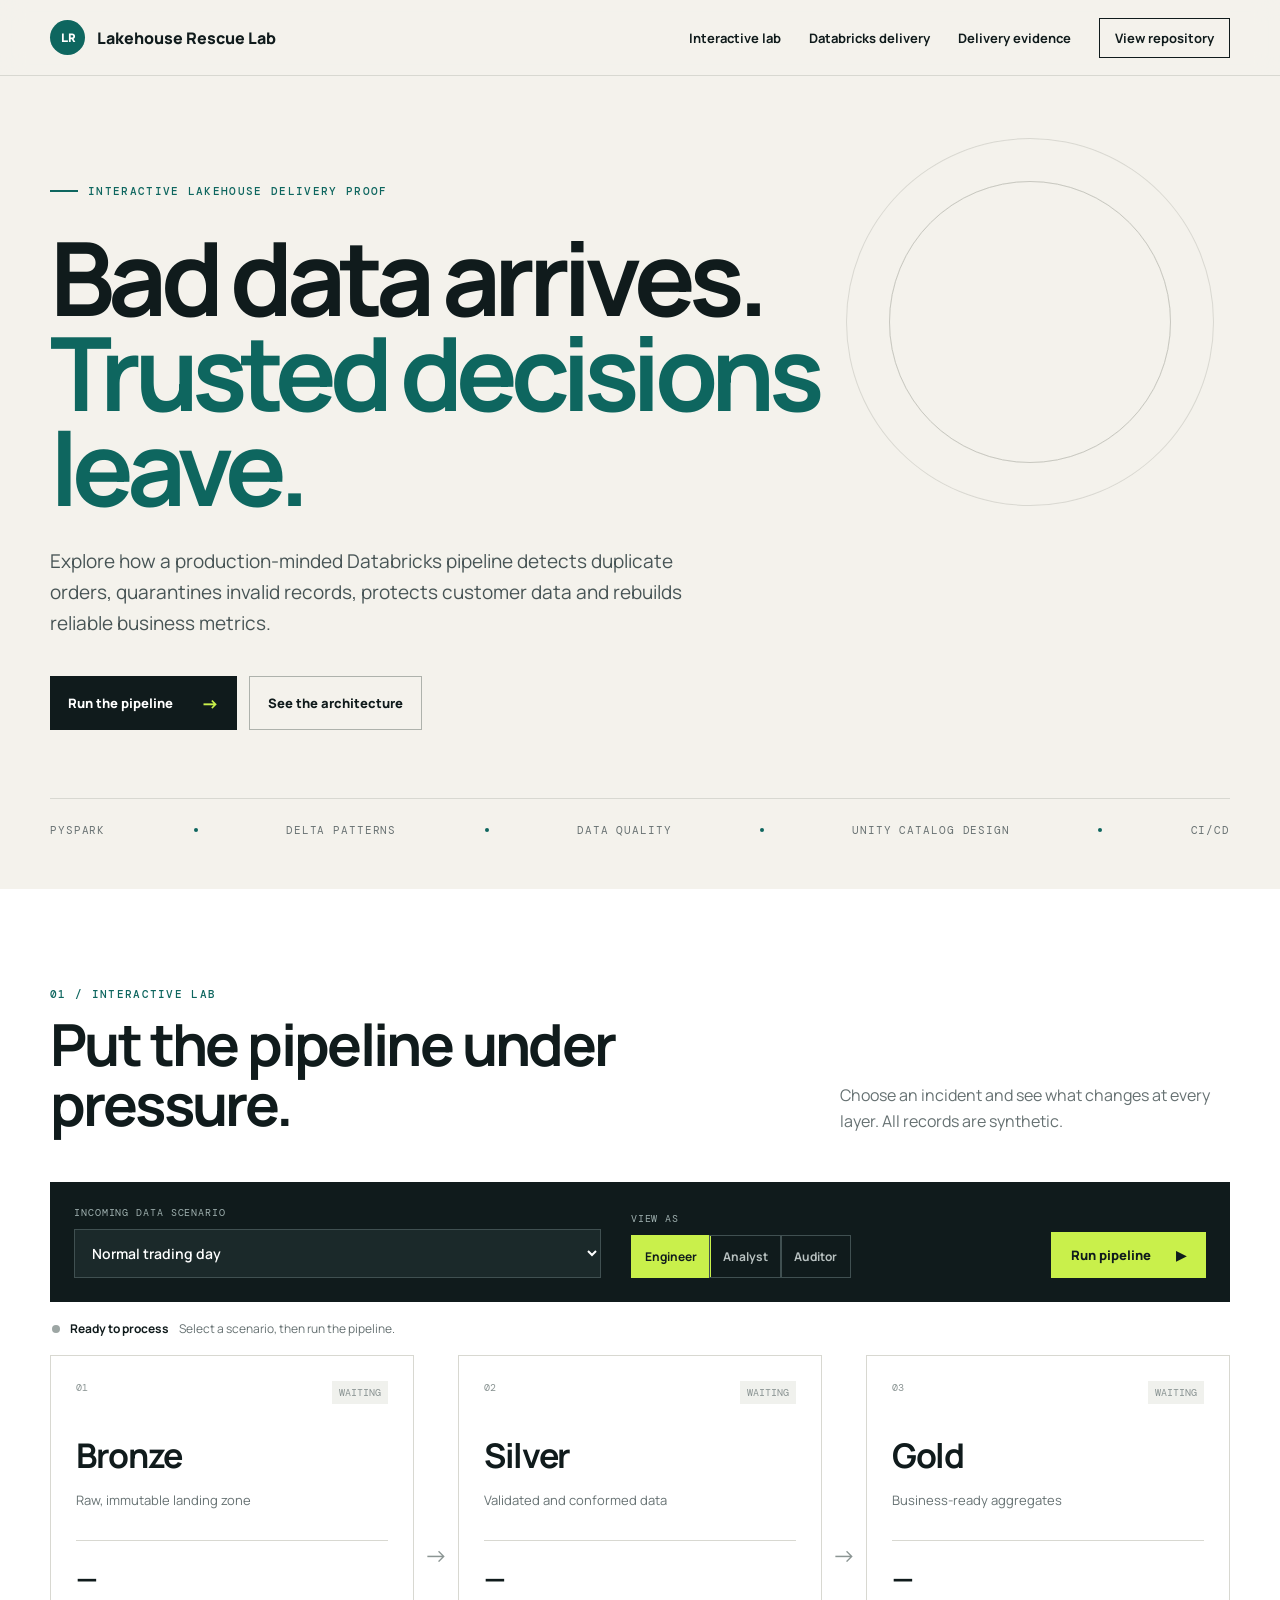
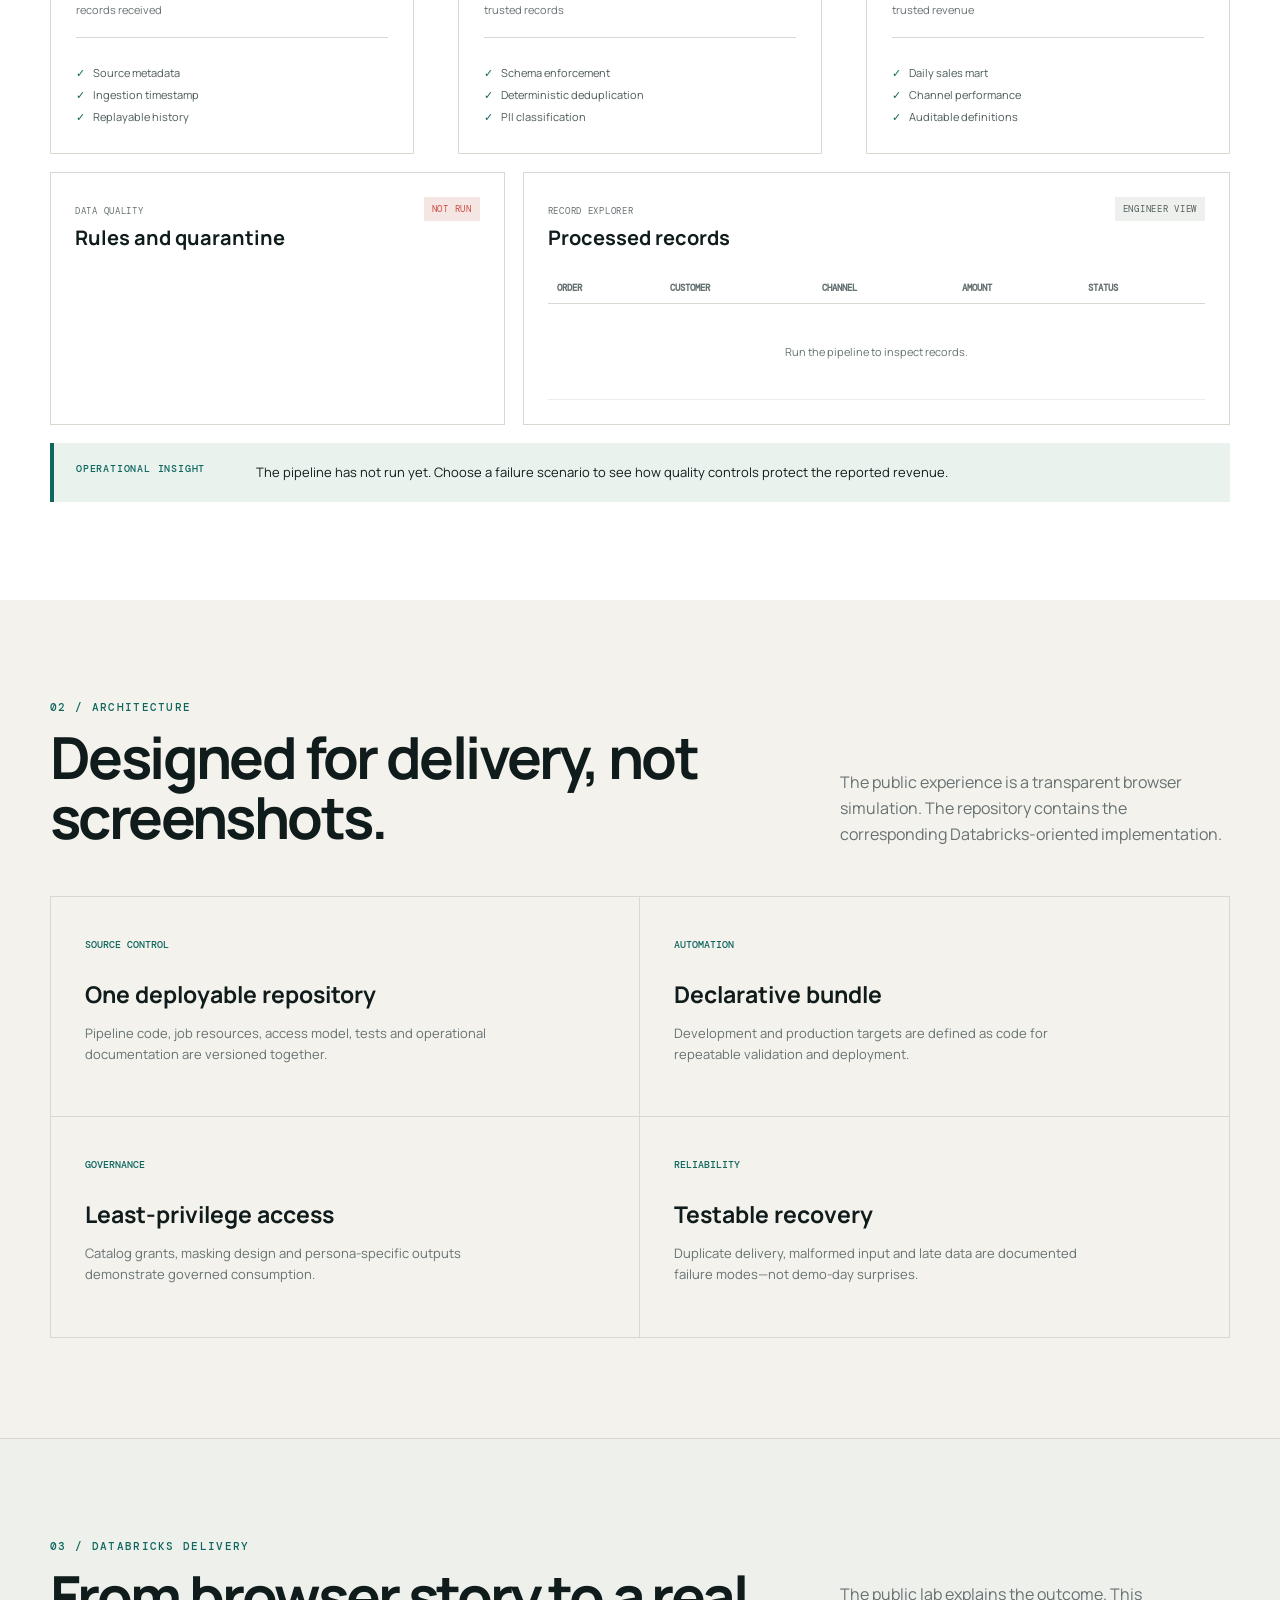
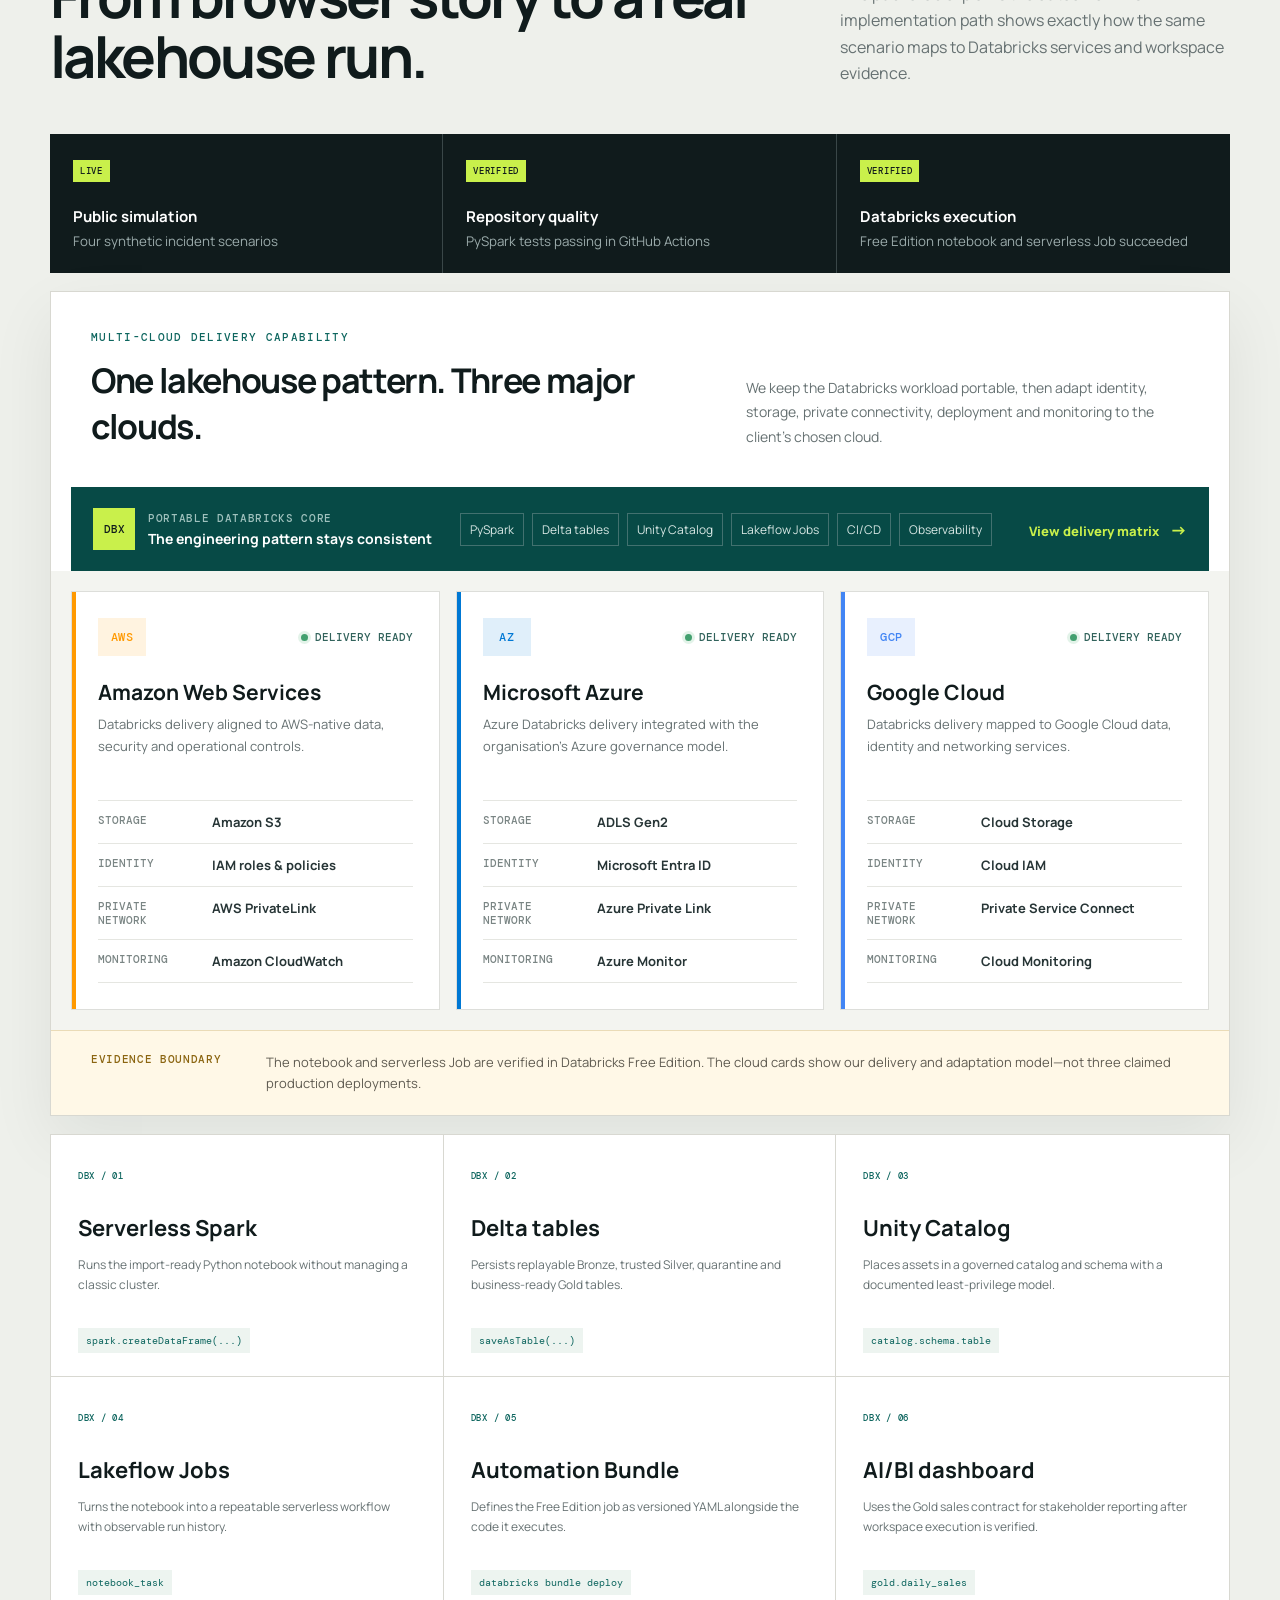
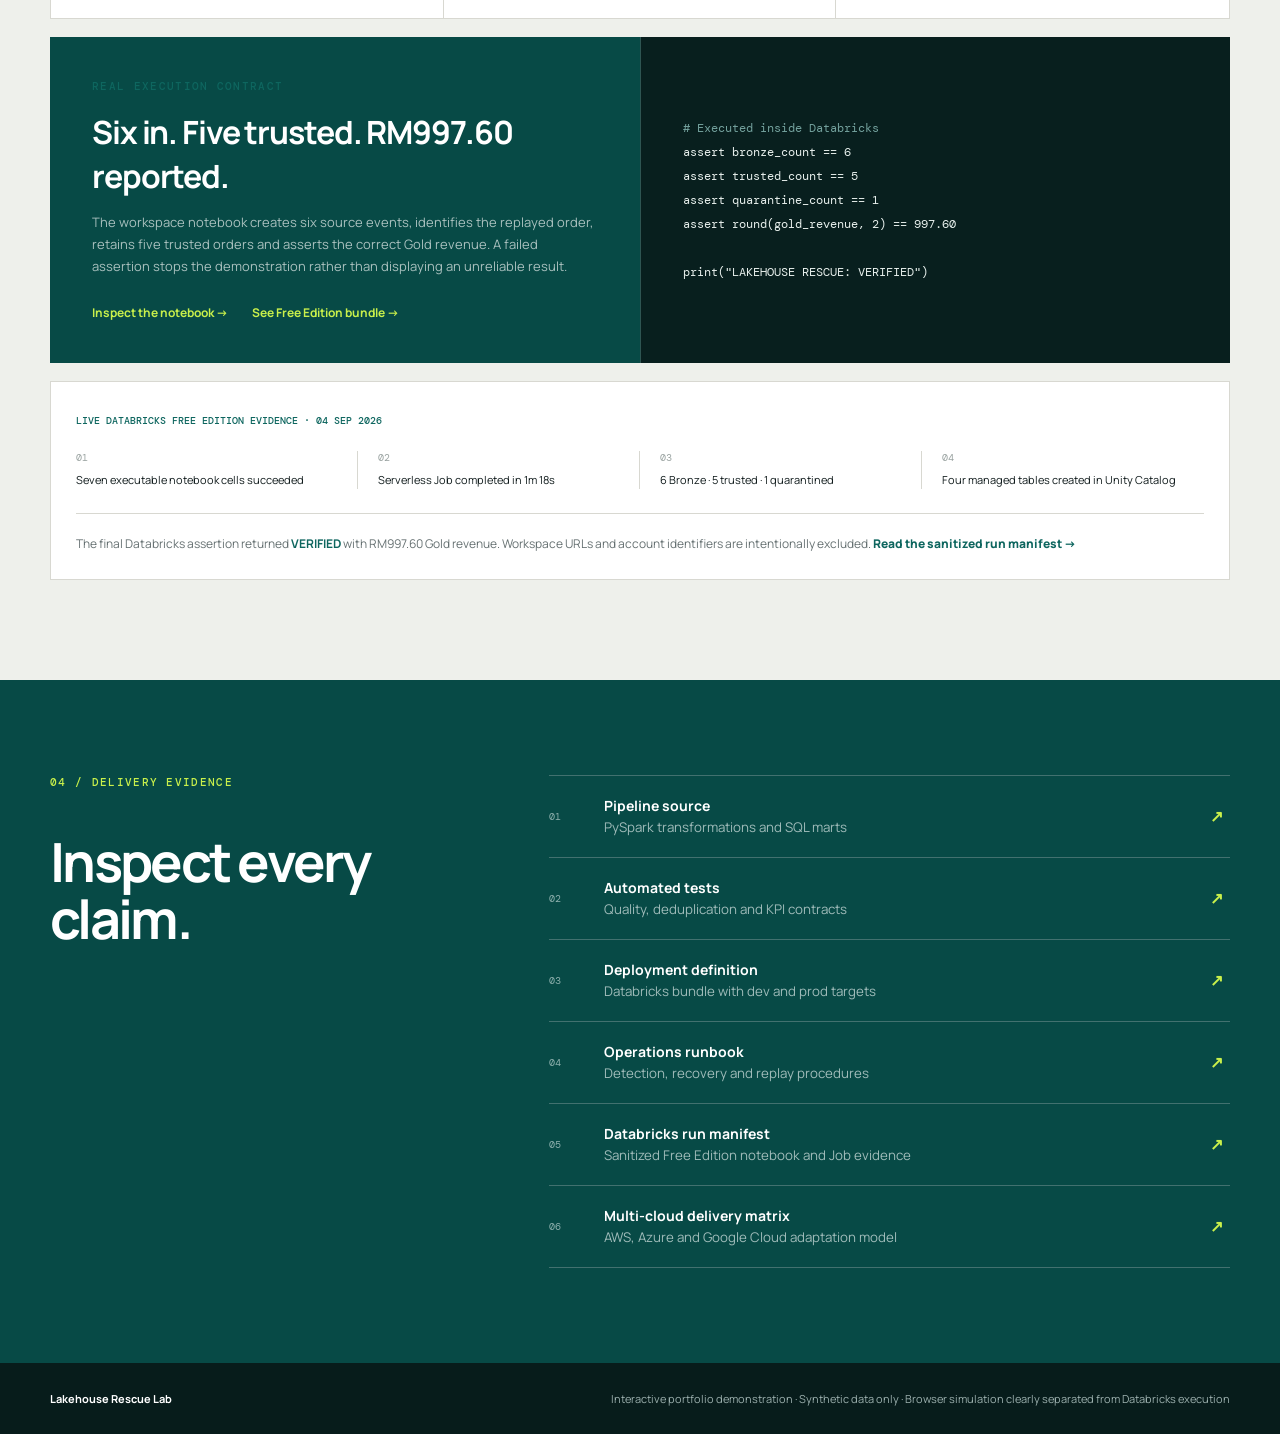
==== commit b08011d8: "Redesign multi-cloud capability comparison" ====
--- a/index.html
+++ b/index.html
@@ -8,7 +8,7 @@
   <link rel="preconnect" href="https://fonts.googleapis.com">
   <link rel="preconnect" href="https://fonts.gstatic.com" crossorigin>
   <link href="https://fonts.googleapis.com/css2?family=DM+Mono:wght@400;500&family=Manrope:wght@400;500;600;700;800&display=swap" rel="stylesheet">
-  <link rel="stylesheet" href="styles.css">
+  <link rel="stylesheet" href="styles.css?v=20260904-2">
 </head>
 <body>
   <header class="topbar">
@@ -160,33 +160,57 @@
             <p>We keep the Databricks workload portable, then adapt identity, storage, private connectivity, deployment and monitoring to the client's chosen cloud.</p>
           </div>
 
+          <div class="portable-core">
+            <div class="portable-core-heading">
+              <span class="portable-core-icon" aria-hidden="true">DBX</span>
+              <div><small>Portable Databricks core</small><strong>The engineering pattern stays consistent</strong></div>
+            </div>
+            <ul aria-label="Portable Databricks capabilities">
+              <li>PySpark</li><li>Delta tables</li><li>Unity Catalog</li><li>Lakeflow Jobs</li><li>CI/CD</li><li>Observability</li>
+            </ul>
+            <a href="https://github.com/mmarifmz/lakehouse-rescue-lab/blob/main/docs/multi-cloud-delivery.md">View delivery matrix <span>→</span></a>
+          </div>
+
           <div class="cloud-provider-grid">
             <article class="cloud-provider aws">
-              <div class="cloud-provider-top"><span class="cloud-monogram">AWS</span><span class="capability-label">Delivery ready</span></div>
+              <div class="cloud-provider-top"><span class="cloud-monogram" aria-hidden="true">AWS</span><span class="capability-label"><i></i> Delivery ready</span></div>
               <h4>Amazon Web Services</h4>
               <p>Databricks delivery aligned to AWS-native data, security and operational controls.</p>
-              <ul><li>Amazon S3 storage</li><li>IAM roles and policies</li><li>AWS PrivateLink</li><li>CloudWatch integration</li></ul>
+              <dl class="cloud-service-map">
+                <div><dt>Storage</dt><dd>Amazon S3</dd></div>
+                <div><dt>Identity</dt><dd>IAM roles &amp; policies</dd></div>
+                <div><dt>Private network</dt><dd>AWS PrivateLink</dd></div>
+                <div><dt>Monitoring</dt><dd>Amazon CloudWatch</dd></div>
+              </dl>
             </article>
             <article class="cloud-provider azure">
-              <div class="cloud-provider-top"><span class="cloud-monogram">AZURE</span><span class="capability-label">Delivery ready</span></div>
+              <div class="cloud-provider-top"><span class="cloud-monogram" aria-hidden="true">AZ</span><span class="capability-label"><i></i> Delivery ready</span></div>
               <h4>Microsoft Azure</h4>
               <p>Azure Databricks delivery integrated with the organisation's Azure governance model.</p>
-              <ul><li>ADLS Gen2 storage</li><li>Microsoft Entra ID</li><li>Azure Private Link</li><li>Azure Monitor integration</li></ul>
+              <dl class="cloud-service-map">
+                <div><dt>Storage</dt><dd>ADLS Gen2</dd></div>
+                <div><dt>Identity</dt><dd>Microsoft Entra ID</dd></div>
+                <div><dt>Private network</dt><dd>Azure Private Link</dd></div>
+                <div><dt>Monitoring</dt><dd>Azure Monitor</dd></div>
+              </dl>
             </article>
             <article class="cloud-provider gcp">
-              <div class="cloud-provider-top"><span class="cloud-monogram">GCP</span><span class="capability-label">Delivery ready</span></div>
+              <div class="cloud-provider-top"><span class="cloud-monogram" aria-hidden="true">GCP</span><span class="capability-label"><i></i> Delivery ready</span></div>
               <h4>Google Cloud</h4>
               <p>Databricks delivery mapped to Google Cloud data, identity and networking services.</p>
-              <ul><li>Cloud Storage</li><li>Cloud IAM</li><li>Private Service Connect</li><li>Cloud Monitoring integration</li></ul>
+              <dl class="cloud-service-map">
+                <div><dt>Storage</dt><dd>Cloud Storage</dd></div>
+                <div><dt>Identity</dt><dd>Cloud IAM</dd></div>
+                <div><dt>Private network</dt><dd>Private Service Connect</dd></div>
+                <div><dt>Monitoring</dt><dd>Cloud Monitoring</dd></div>
+              </dl>
             </article>
           </div>
 
-          <div class="cloud-boundary">
-            <strong>What stays consistent</strong>
-            <span>PySpark · Delta tables · Unity Catalog · Lakeflow Jobs · CI/CD · observability</span>
-            <a href="https://github.com/mmarifmz/lakehouse-rescue-lab/blob/main/docs/multi-cloud-delivery.md">Inspect the delivery matrix →</a>
-          </div>
-          <p class="cloud-proof-note"><strong>Evidence boundary:</strong> the notebook and serverless Job are verified in Databricks Free Edition. AWS, Azure and Google Cloud cards describe our delivery capability and adaptation model, not three claimed production deployments.</p>
+          <aside class="cloud-proof-note" aria-label="Evidence boundary">
+            <span>Evidence boundary</span>
+            <p>The notebook and serverless Job are verified in Databricks Free Edition. The cloud cards show our delivery and adaptation model—not three claimed production deployments.</p>
+          </aside>
         </div>
 
         <div class="platform-map">
--- a/styles.css
+++ b/styles.css
@@ -2,15 +2,16 @@
 *{box-sizing:border-box}html{scroll-behavior:smooth}body{margin:0;background:var(--paper);color:var(--ink);font-family:var(--sans);font-size:16px}.shell{width:min(1180px,calc(100% - 48px));margin:auto}.topbar{height:76px;display:flex;align-items:center;justify-content:space-between;padding:0 max(24px,calc((100vw - 1180px)/2));border-bottom:1px solid var(--line);position:sticky;top:0;background:rgba(244,242,236,.92);backdrop-filter:blur(12px);z-index:20}.brand{display:flex;align-items:center;gap:12px;color:var(--ink);text-decoration:none;font-weight:800}.brand-mark{display:grid;place-items:center;width:35px;height:35px;background:var(--teal);color:white;font-family:var(--mono);font-size:12px;border-radius:50%}.topbar nav{display:flex;align-items:center;gap:28px}.topbar nav a{color:var(--ink);text-decoration:none;font-size:13px;font-weight:700}.nav-cta{border:1px solid var(--ink);padding:10px 15px}.hero{min-height:690px;padding:108px 0 52px;position:relative}.hero:after{content:"";position:absolute;right:5%;top:105px;width:280px;height:280px;border:1px solid #c8c8c0;border-radius:50%;box-shadow:0 0 0 42px var(--paper),0 0 0 43px #d9d8d1;z-index:-1}.eyebrow,.kicker{font-family:var(--mono);font-size:11px;text-transform:uppercase;letter-spacing:.12em;color:var(--teal);font-weight:500}.eyebrow{display:flex;align-items:center;gap:10px}.eyebrow span{width:28px;height:2px;background:var(--teal)}h1{font-size:clamp(56px,8vw,105px);line-height:.93;letter-spacing:-.065em;margin:32px 0 30px;max-width:1000px}h1 em{font-style:normal;color:var(--teal)}.hero-copy{font-size:19px;line-height:1.65;max-width:680px;color:#475455}.hero-actions{display:flex;gap:12px;margin-top:36px}.button{display:inline-flex;align-items:center;justify-content:space-between;gap:28px;padding:15px 18px;text-decoration:none;font-size:13px;font-weight:800}.button.primary{background:var(--ink);color:white}.button.primary span{color:var(--acid);font-size:18px}.button.secondary{border:1px solid #aeb2ac;color:var(--ink)}.proof-strip{position:absolute;bottom:35px;left:0;right:0;border-top:1px solid var(--line);padding-top:24px;display:flex;align-items:center;justify-content:space-between;color:#697273;font-family:var(--mono);font-size:11px;text-transform:uppercase;letter-spacing:.08em}.proof-strip i{width:4px;height:4px;border-radius:50%;background:var(--teal)}.lab-section{background:white;padding:98px 0}.section-heading{display:flex;justify-content:space-between;align-items:end;gap:48px;margin-bottom:48px}.section-heading h2{font-size:clamp(38px,5vw,58px);letter-spacing:-.045em;line-height:1.04;margin:13px 0 0;max-width:700px}.section-heading>p{max-width:390px;color:var(--muted);line-height:1.65;margin:0}.control-panel{background:var(--ink);color:white;display:grid;grid-template-columns:1.35fr 1fr auto;align-items:end;gap:30px;padding:24px}.scenario-control label,.persona-control>span{display:block;font-family:var(--mono);font-size:10px;letter-spacing:.09em;text-transform:uppercase;color:#9fb0af;margin-bottom:10px}.scenario-control select{width:100%;padding:13px;background:#1b292a;color:white;border:1px solid #405051;font:600 14px var(--sans)}.persona-control{white-space:nowrap}.persona{background:transparent;border:1px solid #405051;color:#b8c1c0;padding:12px 13px;font:700 12px var(--sans);margin-right:-5px}.persona.active{background:var(--acid);color:var(--ink);border-color:var(--acid)}.run-button{padding:14px 20px;background:var(--acid);color:var(--ink);border:0;font:800 13px var(--sans);cursor:pointer}.run-button span{margin-left:22px}.run-button:disabled{opacity:.6;cursor:wait}.status-line{display:flex;align-items:center;gap:10px;padding:18px 2px;color:var(--muted);font-size:12px}.status-line strong{color:var(--ink)}.status-dot{width:8px;height:8px;background:#9da6a4;border-radius:50%}.status-dot.running{background:var(--gold);animation:pulse 1s infinite}.status-dot.success{background:#38a169}@keyframes pulse{50%{opacity:.35}}.pipeline{display:grid;grid-template-columns:1fr 44px 1fr 44px 1fr;align-items:center}.layer-card{min-height:335px;border:1px solid var(--line);padding:25px;position:relative;transition:.3s}.layer-card.processing{transform:translateY(-5px);box-shadow:0 14px 32px rgba(12,35,34,.08)}.layer-card.complete{border-top-width:5px}.layer-card.bronze.complete{border-top-color:var(--bronze)}.layer-card.silver.complete{border-top-color:var(--silver)}.layer-card.gold.complete{border-top-color:var(--gold)}.layer-top{display:flex;justify-content:space-between;font-family:var(--mono);font-size:10px;text-transform:uppercase;color:#899392}.layer-state{padding:5px 7px;background:#f0f1ed}.layer-card h3{font-size:34px;margin:28px 0 3px;letter-spacing:-.04em}.layer-card>p{font-size:13px;color:var(--muted)}.metric{margin:31px 0 24px;padding:18px 0;border-top:1px solid var(--line);border-bottom:1px solid var(--line)}.metric strong{display:block;font-size:28px}.metric span{font-size:11px;color:var(--muted)}.layer-card ul{list-style:none;margin:0;padding:0;font-size:11px;color:#4b5959;line-height:2}.layer-card li:before{content:"✓";color:var(--teal);margin-right:8px}.flow-arrow{text-align:center;color:#8b9593;font-size:24px}.results-grid{display:grid;grid-template-columns:.9fr 1.4fr;gap:18px;margin-top:18px}.panel{border:1px solid var(--line);padding:24px}.panel-title{display:flex;align-items:start;justify-content:space-between;margin-bottom:22px}.panel-title span{font-family:var(--mono);font-size:9px;text-transform:uppercase;color:var(--muted);letter-spacing:.08em}.panel-title h3{margin:5px 0 0;font-size:20px}.badge{padding:6px 8px;background:#f6e6e3!important;color:var(--danger)!important}.badge.pass{background:#e3f3e7!important;color:#25713b!important}.badge.neutral{background:#eef0ed!important;color:#54605f!important}.quality-rule{display:grid;grid-template-columns:20px 1fr auto;gap:10px;align-items:center;border-top:1px solid #ecece7;padding:13px 0;font-size:12px}.rule-icon{width:17px;height:17px;border-radius:50%;display:grid;place-items:center;background:#e3f3e7;color:#25713b;font-size:10px}.rule-icon.fail{background:#f6e6e3;color:var(--danger)}.rule-count{font-family:var(--mono);font-size:10px;color:var(--muted)}.table-wrap{overflow:auto}table{border-collapse:collapse;width:100%;font-size:11px}th{text-align:left;font-family:var(--mono);font-size:9px;text-transform:uppercase;color:var(--muted);padding:9px;border-bottom:1px solid var(--line)}td{padding:11px 9px;border-bottom:1px solid #ededE8;white-space:nowrap}.empty{text-align:center;color:var(--muted);padding:40px}.record-bad td{color:#a74841;background:#fff9f8}.incident-note{margin-top:18px;background:#e9f2ed;border-left:4px solid var(--teal);padding:19px 22px;display:grid;grid-template-columns:160px 1fr;gap:20px}.incident-note span{font:500 10px var(--mono);text-transform:uppercase;letter-spacing:.08em;color:var(--teal)}.incident-note p{margin:0;font-size:13px;line-height:1.6}.architecture{padding:100px 0}.architecture-grid{display:grid;grid-template-columns:repeat(2,1fr);border:1px solid var(--line)}.architecture-grid article{padding:34px;min-height:220px}.architecture-grid article:nth-child(odd){border-right:1px solid var(--line)}.architecture-grid article:nth-child(-n+2){border-bottom:1px solid var(--line)}.architecture-grid span{font:500 10px var(--mono);text-transform:uppercase;color:var(--teal)}.architecture-grid h3{font-size:23px;margin:25px 0 10px}.architecture-grid p{color:var(--muted);line-height:1.65;font-size:13px;max-width:430px}.evidence{background:var(--teal-dark);color:white;padding:95px 0}.evidence-inner{display:grid;grid-template-columns:.75fr 1.25fr;gap:90px}.evidence h2{font-size:54px;line-height:1.05;letter-spacing:-.05em}.kicker.light{color:var(--acid)}.evidence-list a{display:grid;grid-template-columns:40px 1fr 20px;align-items:center;gap:15px;color:white;text-decoration:none;border-top:1px solid #42716f;padding:20px 0}.evidence-list a:last-child{border-bottom:1px solid #42716f}.evidence-list span{font:10px var(--mono);color:#8fb1ae}.evidence-list strong{display:block;font-size:14px}.evidence-list small{color:#9fbbb9}.evidence-list b{color:var(--acid)}footer{background:#071c1b;color:#9cb0ae;padding:28px 0;font-size:11px}footer .shell{display:flex;justify-content:space-between;gap:20px}footer span{color:white;font-weight:700}footer p{margin:0}
 @media(max-width:850px){.topbar nav a:not(.nav-cta){display:none}.hero{min-height:650px}.hero:after{display:none}.proof-strip{gap:12px;overflow:hidden}.proof-strip span{white-space:nowrap}.section-heading{display:block}.section-heading>p{margin-top:22px}.control-panel{grid-template-columns:1fr}.pipeline{grid-template-columns:1fr}.flow-arrow{transform:rotate(90deg);padding:8px}.results-grid,.evidence-inner{grid-template-columns:1fr}.architecture-grid{grid-template-columns:1fr}.architecture-grid article{border-bottom:1px solid var(--line)!important;border-right:0!important}.incident-note{grid-template-columns:1fr}.evidence h2{font-size:42px}}
 @media(max-width:540px){.shell{width:min(100% - 28px,1180px)}.topbar{padding:0 14px}.brand>span:last-child{display:none}.hero{padding-top:75px}.hero h1{font-size:50px}.hero-copy{font-size:16px}.hero-actions{flex-direction:column}.proof-strip{display:none}.lab-section,.architecture,.evidence{padding:70px 0}.control-panel{padding:18px}.persona{padding:10px 9px}.panel{padding:17px}footer .shell{display:block}footer p{margin-top:8px}}
+.proof-strip{position:static;bottom:auto;left:auto;right:auto;margin-top:68px}
 @media(prefers-reduced-motion:reduce){html{scroll-behavior:auto}*{animation:none!important;transition:none!important}}
 
 .databricks-section{background:#eef0eb;padding:100px 0;border-top:1px solid var(--line)}
 .verification-board{display:grid;grid-template-columns:repeat(3,1fr);background:var(--ink);color:white;margin-bottom:18px}
 .verification-item{padding:23px;border-right:1px solid #3a4748}.verification-item:last-child{border-right:0}.verification-item span{display:inline-block;font:500 9px var(--mono);text-transform:uppercase;letter-spacing:.08em;padding:5px 7px;margin-bottom:24px}.verification-item.verified span{background:var(--acid);color:var(--ink)}.verification-item.pending span{background:#514942;color:#f6c98b}.verification-item strong,.verification-item small{display:block}.verification-item strong{font-size:15px}.verification-item small{color:#9babab;margin-top:5px}
-.multicloud-capability{margin:18px 0;background:#fff;border:1px solid var(--line)}.multicloud-intro{display:grid;grid-template-columns:1.15fr .85fr;gap:55px;align-items:end;padding:34px}.multicloud-intro h3{font-size:32px;letter-spacing:-.04em;margin:13px 0 0}.multicloud-intro p{margin:0;color:var(--muted);font-size:13px;line-height:1.7}.cloud-provider-grid{display:grid;grid-template-columns:repeat(3,1fr);border-top:1px solid var(--line);border-bottom:1px solid var(--line)}.cloud-provider{padding:27px 28px 29px;border-right:1px solid var(--line);border-top:4px solid transparent}.cloud-provider:last-child{border-right:0}.cloud-provider.aws{border-top-color:#ff9900}.cloud-provider.azure{border-top-color:#0078d4}.cloud-provider.gcp{border-top-color:#4285f4}.cloud-provider-top{display:flex;align-items:center;justify-content:space-between;gap:12px}.cloud-monogram{font:500 12px var(--mono);letter-spacing:.08em}.cloud-provider.aws .cloud-monogram{color:#b86f00}.cloud-provider.azure .cloud-monogram{color:#0078d4}.cloud-provider.gcp .cloud-monogram{color:#2d68c4}.capability-label{font:500 9px var(--mono);text-transform:uppercase;color:var(--teal);background:#edf4f0;padding:6px 8px}.cloud-provider h4{font-size:20px;margin:27px 0 9px}.cloud-provider p{min-height:63px;color:var(--muted);font-size:12px;line-height:1.65}.cloud-provider ul{list-style:none;margin:20px 0 0;padding:0;border-top:1px solid #ecece7}.cloud-provider li{padding:10px 0;border-bottom:1px solid #ecece7;font-size:11px;color:#475455}.cloud-provider li:before{content:"✓";color:var(--teal);margin-right:8px}.cloud-boundary{display:grid;grid-template-columns:auto 1fr auto;gap:22px;align-items:center;padding:22px 34px}.cloud-boundary strong{font-size:12px}.cloud-boundary span{font:10px var(--mono);color:var(--muted)}.cloud-boundary a{color:var(--teal);font-size:11px;font-weight:800;text-decoration:none}.cloud-proof-note{margin:0;padding:17px 34px;background:#f3f4f0;color:var(--muted);font-size:11px;line-height:1.6}.cloud-proof-note strong{color:var(--ink)}
+.multicloud-capability{margin:18px 0;background:#fff;border:1px solid var(--line);box-shadow:0 24px 60px rgba(16,27,28,.07)}.multicloud-intro{display:grid;grid-template-columns:1.15fr .85fr;gap:55px;align-items:end;padding:38px 40px}.multicloud-intro h3{font-size:34px;letter-spacing:-.04em;margin:13px 0 0}.multicloud-intro p{margin:0;color:var(--muted);font-size:14px;line-height:1.75}.portable-core{display:grid;grid-template-columns:auto 1fr auto;gap:28px;align-items:center;margin:0 20px;padding:21px 22px;background:var(--teal-dark);color:white}.portable-core-heading{display:flex;align-items:center;gap:13px}.portable-core-icon{display:grid;place-items:center;width:42px;height:42px;background:var(--acid);color:var(--ink);font:500 11px var(--mono)}.portable-core-heading small,.portable-core-heading strong{display:block}.portable-core-heading small{margin-bottom:4px;color:#9fc1bd;font:500 11px var(--mono);text-transform:uppercase;letter-spacing:.06em}.portable-core-heading strong{font-size:14px}.portable-core ul{display:flex;flex-wrap:wrap;gap:8px;list-style:none;margin:0;padding:0}.portable-core li{padding:7px 9px;border:1px solid #42716f;color:#d9e8e5;font-size:12px}.portable-core a{color:var(--acid);text-decoration:none;font-size:13px;font-weight:800;white-space:nowrap}.portable-core a span{margin-left:8px;font-size:17px}.cloud-provider-grid{display:grid;grid-template-columns:repeat(3,1fr);gap:16px;padding:20px;background:#f3f4f0}.cloud-provider{position:relative;padding:26px;background:white;border:1px solid #dddeda;overflow:hidden;transition:transform .2s ease,box-shadow .2s ease}.cloud-provider:before{content:"";position:absolute;inset:0 auto 0 0;width:4px;background:var(--provider-color)}.cloud-provider:hover{transform:translateY(-3px);box-shadow:0 14px 28px rgba(16,27,28,.09)}.cloud-provider.aws{--provider-color:#ff9900}.cloud-provider.azure{--provider-color:#0078d4}.cloud-provider.gcp{--provider-color:#4285f4}.cloud-provider-top{display:flex;align-items:center;justify-content:space-between;gap:12px}.cloud-monogram{display:grid;place-items:center;min-width:48px;height:38px;padding:0 8px;background:color-mix(in srgb,var(--provider-color) 12%,white);color:var(--provider-color);font:500 12px var(--mono);letter-spacing:.04em}.capability-label{display:flex;align-items:center;gap:7px;color:#32635c;font:500 11px var(--mono);text-transform:uppercase}.capability-label i{width:7px;height:7px;background:#43a06f;border-radius:50%;box-shadow:0 0 0 3px #e3f3e9}.cloud-provider h4{font-size:21px;margin:22px 0 8px}.cloud-provider>p{min-height:66px;margin:0;color:var(--muted);font-size:13px;line-height:1.65}.cloud-service-map{margin:20px 0 0;border-top:1px solid #e5e6e1}.cloud-service-map div{display:grid;grid-template-columns:102px 1fr;gap:12px;padding:12px 0;border-bottom:1px solid #e5e6e1}.cloud-service-map dt{color:#7a8584;font:500 11px var(--mono);text-transform:uppercase}.cloud-service-map dd{margin:0;color:#273536;font-size:13px;font-weight:700}.cloud-proof-note{display:grid;grid-template-columns:150px 1fr;gap:25px;align-items:start;margin:0;padding:21px 40px;background:#fff8e7;border-top:1px solid #eadbb7;color:#5f5b51}.cloud-proof-note span{color:#8b6511;font:500 11px var(--mono);text-transform:uppercase;letter-spacing:.06em}.cloud-proof-note p{margin:0;font-size:13px;line-height:1.6}
 .platform-map{display:grid;grid-template-columns:repeat(3,1fr);border:1px solid var(--line);background:white}.platform-map article{min-height:240px;padding:27px;border-right:1px solid var(--line);border-bottom:1px solid var(--line)}.platform-map article:nth-child(3n){border-right:0}.platform-map article:nth-child(n+4){border-bottom:0}.platform-index{font:500 9px var(--mono);color:var(--teal);letter-spacing:.08em}.platform-map h3{font-size:22px;margin:29px 0 9px}.platform-map p{color:var(--muted);font-size:12px;line-height:1.65;min-height:60px}.platform-map code{font:10px var(--mono);color:var(--teal);background:#edf4f0;padding:6px 8px}
 .execution-story{display:grid;grid-template-columns:1fr 1fr;margin-top:18px;background:var(--teal-dark);color:white}.execution-copy{padding:42px}.execution-copy h3{font-size:32px;letter-spacing:-.035em;margin:17px 0 13px}.execution-copy p{color:#a9c0be;line-height:1.7;font-size:13px}.execution-links{display:flex;gap:24px;flex-wrap:wrap;margin-top:27px}.execution-links a{color:var(--acid);font-size:12px;font-weight:700;text-decoration:none}.execution-story pre{margin:0;padding:42px;background:#081f1e;border-left:1px solid #2e5552;overflow:auto;display:flex;align-items:center}.execution-story pre code{font:12px/2 var(--mono);color:#e8f0ed}.execution-story pre span{color:#74a29e}
 .evidence-steps{margin-top:18px;border:1px solid var(--line);background:white;padding:25px}.evidence-steps>span{font:500 10px var(--mono);text-transform:uppercase;color:var(--teal)}.evidence-steps ol{display:grid;grid-template-columns:repeat(4,1fr);list-style:none;margin:22px 0 0;padding:0}.evidence-steps li{font-size:11px;line-height:1.5;padding:0 20px;border-right:1px solid var(--line)}.evidence-steps li:first-child{padding-left:0}.evidence-steps li:last-child{border-right:0}.evidence-steps b{display:block;font:10px var(--mono);color:#99a2a0;margin-bottom:8px}
 .evidence-note{margin:24px 0 0;padding-top:20px;border-top:1px solid var(--line);font-size:12px;line-height:1.65;color:var(--muted)}.evidence-note strong{color:var(--teal)}.evidence-note a{color:var(--teal);font-weight:800;text-decoration:none}
-@media(max-width:850px){.verification-board,.platform-map,.cloud-provider-grid{grid-template-columns:1fr}.verification-item,.platform-map article,.cloud-provider{border-right:0;border-bottom:1px solid var(--line)!important}.multicloud-intro{grid-template-columns:1fr;gap:20px}.cloud-provider p{min-height:auto}.cloud-boundary{grid-template-columns:1fr;gap:9px}.execution-story{grid-template-columns:1fr}.execution-story pre{border-left:0;border-top:1px solid #2e5552}.evidence-steps ol{grid-template-columns:repeat(2,1fr);gap:20px}.evidence-steps li{border:0;padding:0}.databricks-section{padding:70px 0}}
-@media(max-width:540px){.verification-board{grid-template-columns:1fr}.multicloud-intro,.cloud-provider,.cloud-boundary,.cloud-proof-note{padding-left:22px;padding-right:22px}.execution-copy,.execution-story pre{padding:27px}.evidence-steps ol{grid-template-columns:1fr}.topbar nav .nav-cta{display:inline-flex}}
+@media(max-width:850px){.verification-board,.platform-map,.cloud-provider-grid{grid-template-columns:1fr}.verification-item,.platform-map article{border-right:0;border-bottom:1px solid var(--line)!important}.multicloud-intro{grid-template-columns:1fr;gap:20px}.portable-core{grid-template-columns:1fr}.cloud-provider>p{min-height:auto}.execution-story{grid-template-columns:1fr}.execution-story pre{border-left:0;border-top:1px solid #2e5552}.evidence-steps ol{grid-template-columns:repeat(2,1fr);gap:20px}.evidence-steps li{border:0;padding:0}.databricks-section{padding:70px 0}}
+@media(max-width:540px){.verification-board{grid-template-columns:1fr}.multicloud-intro{padding:28px 22px}.multicloud-intro h3{font-size:29px}.portable-core{margin:0;padding:20px}.cloud-provider-grid{padding:12px}.cloud-provider{padding:23px 20px}.cloud-service-map div{grid-template-columns:90px 1fr}.cloud-proof-note{grid-template-columns:1fr;gap:8px;padding:20px 22px}.execution-copy,.execution-story pre{padding:27px}.evidence-steps ol{grid-template-columns:1fr}.topbar nav .nav-cta{display:inline-flex}}
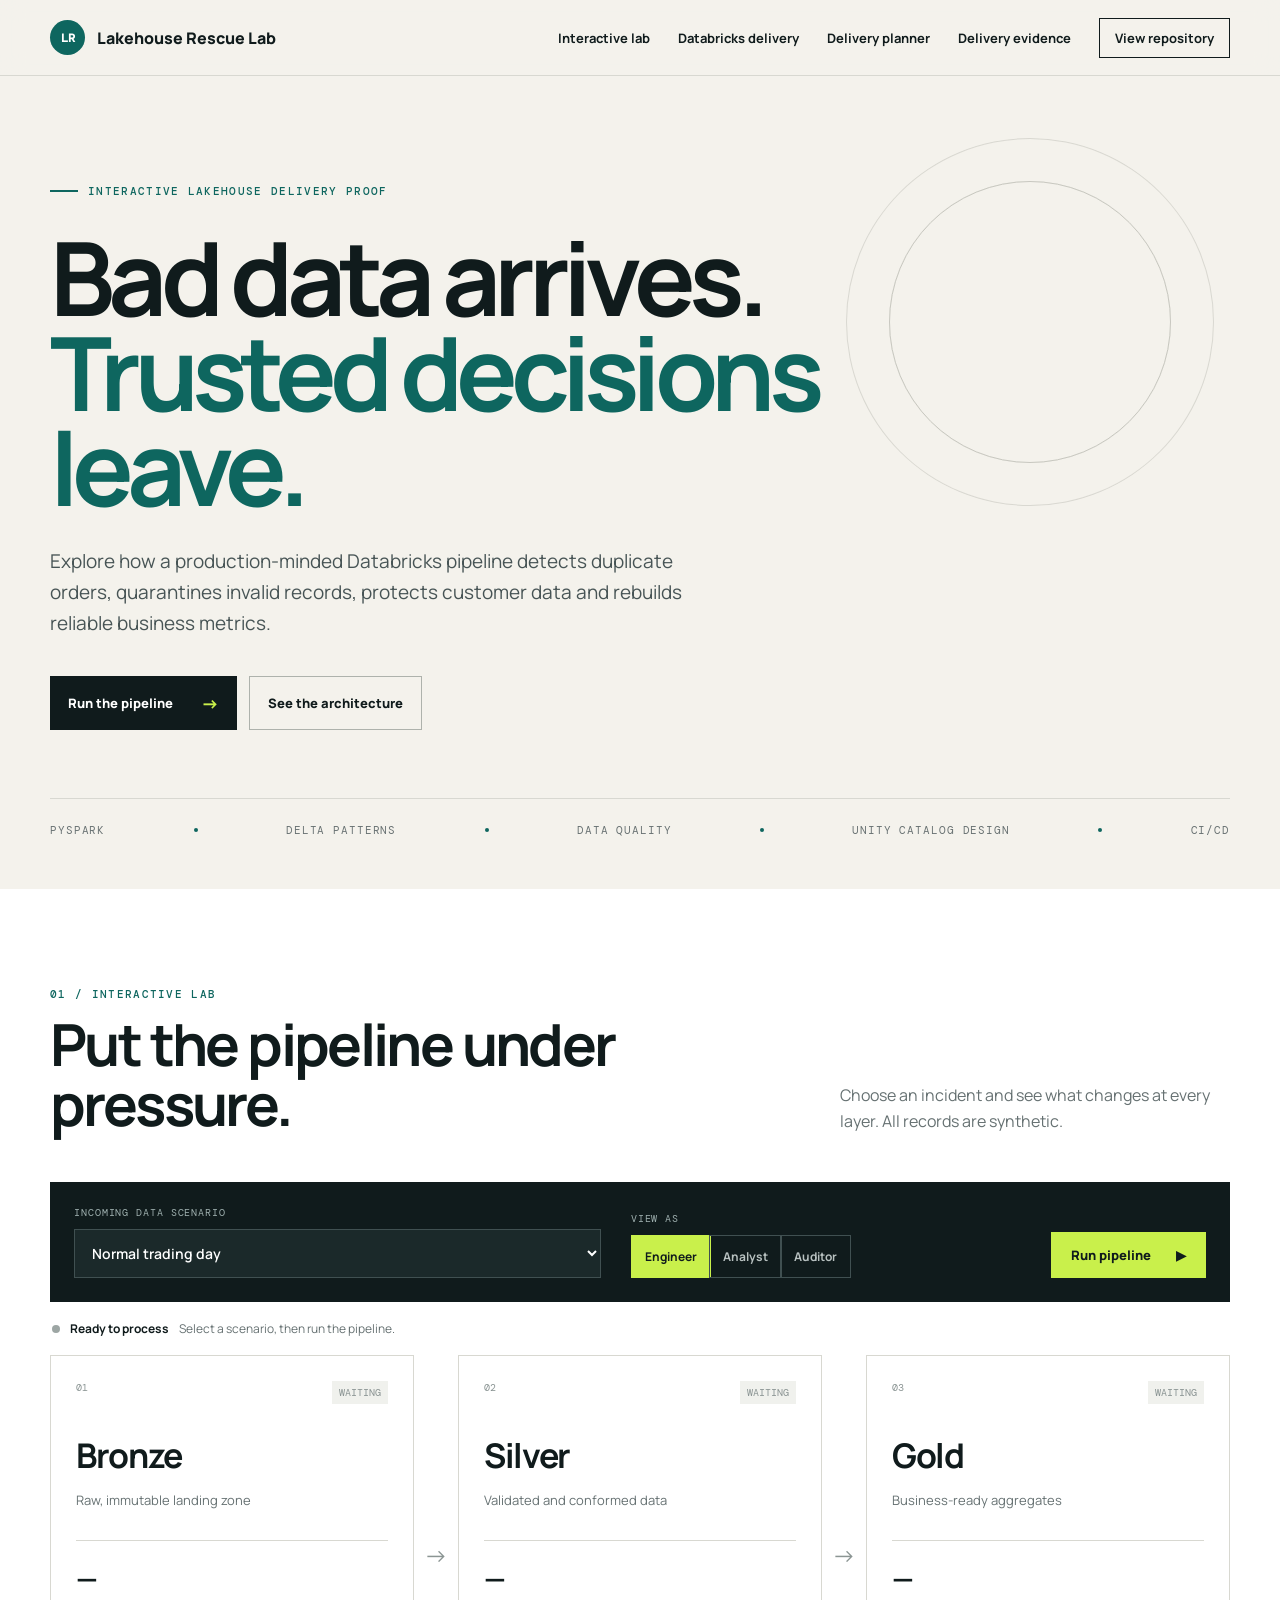
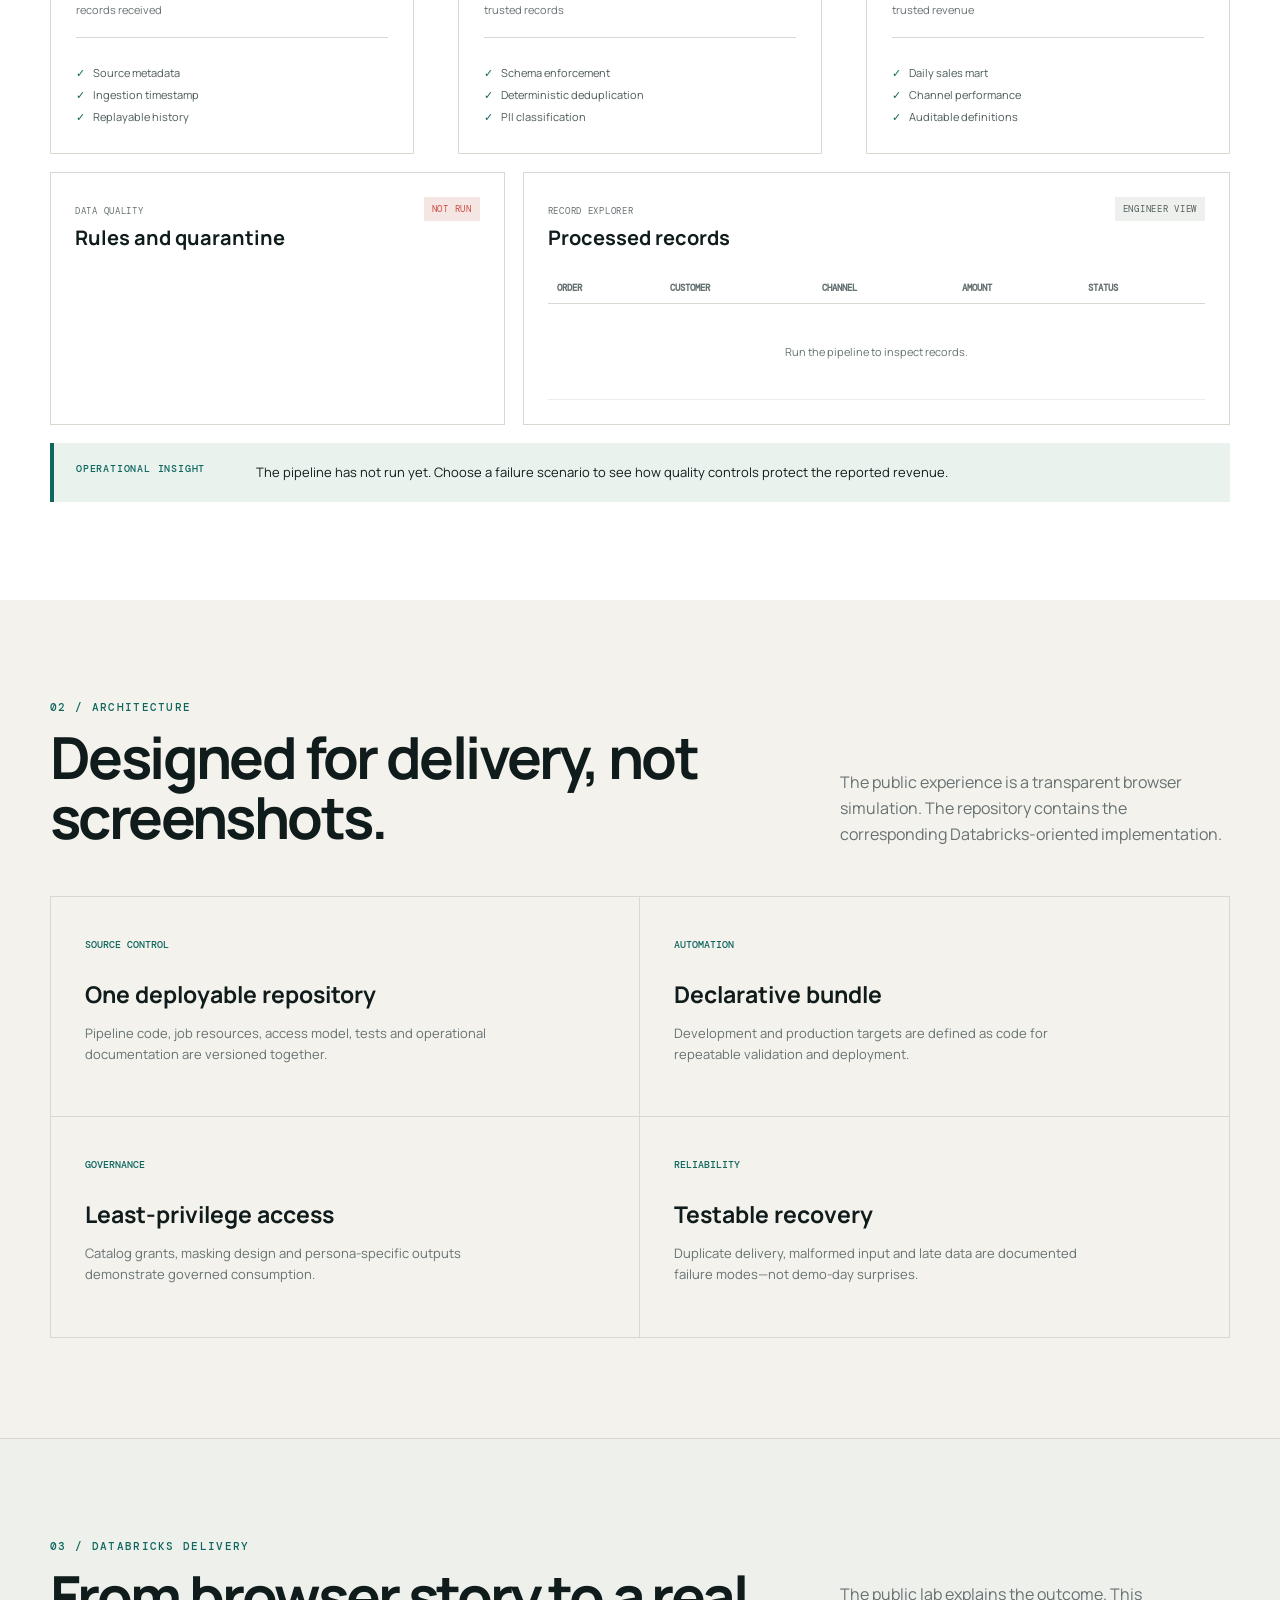
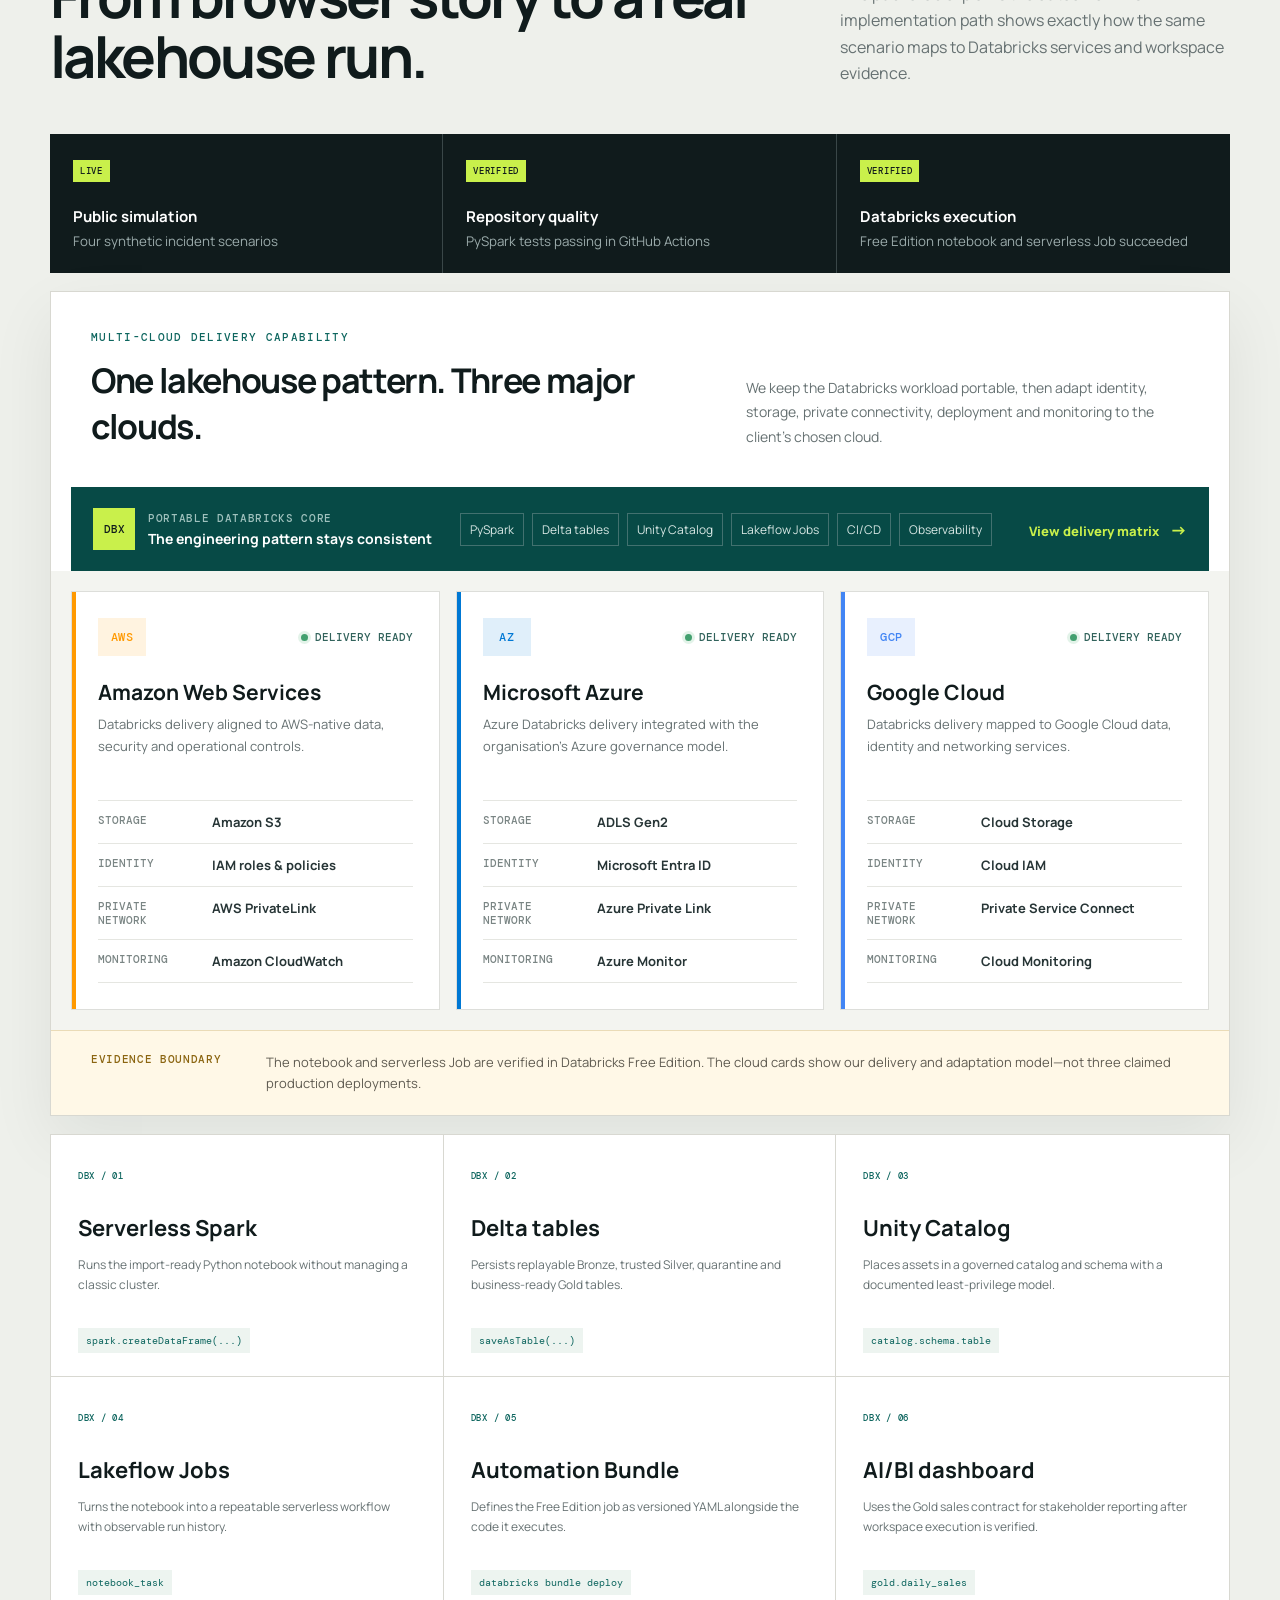
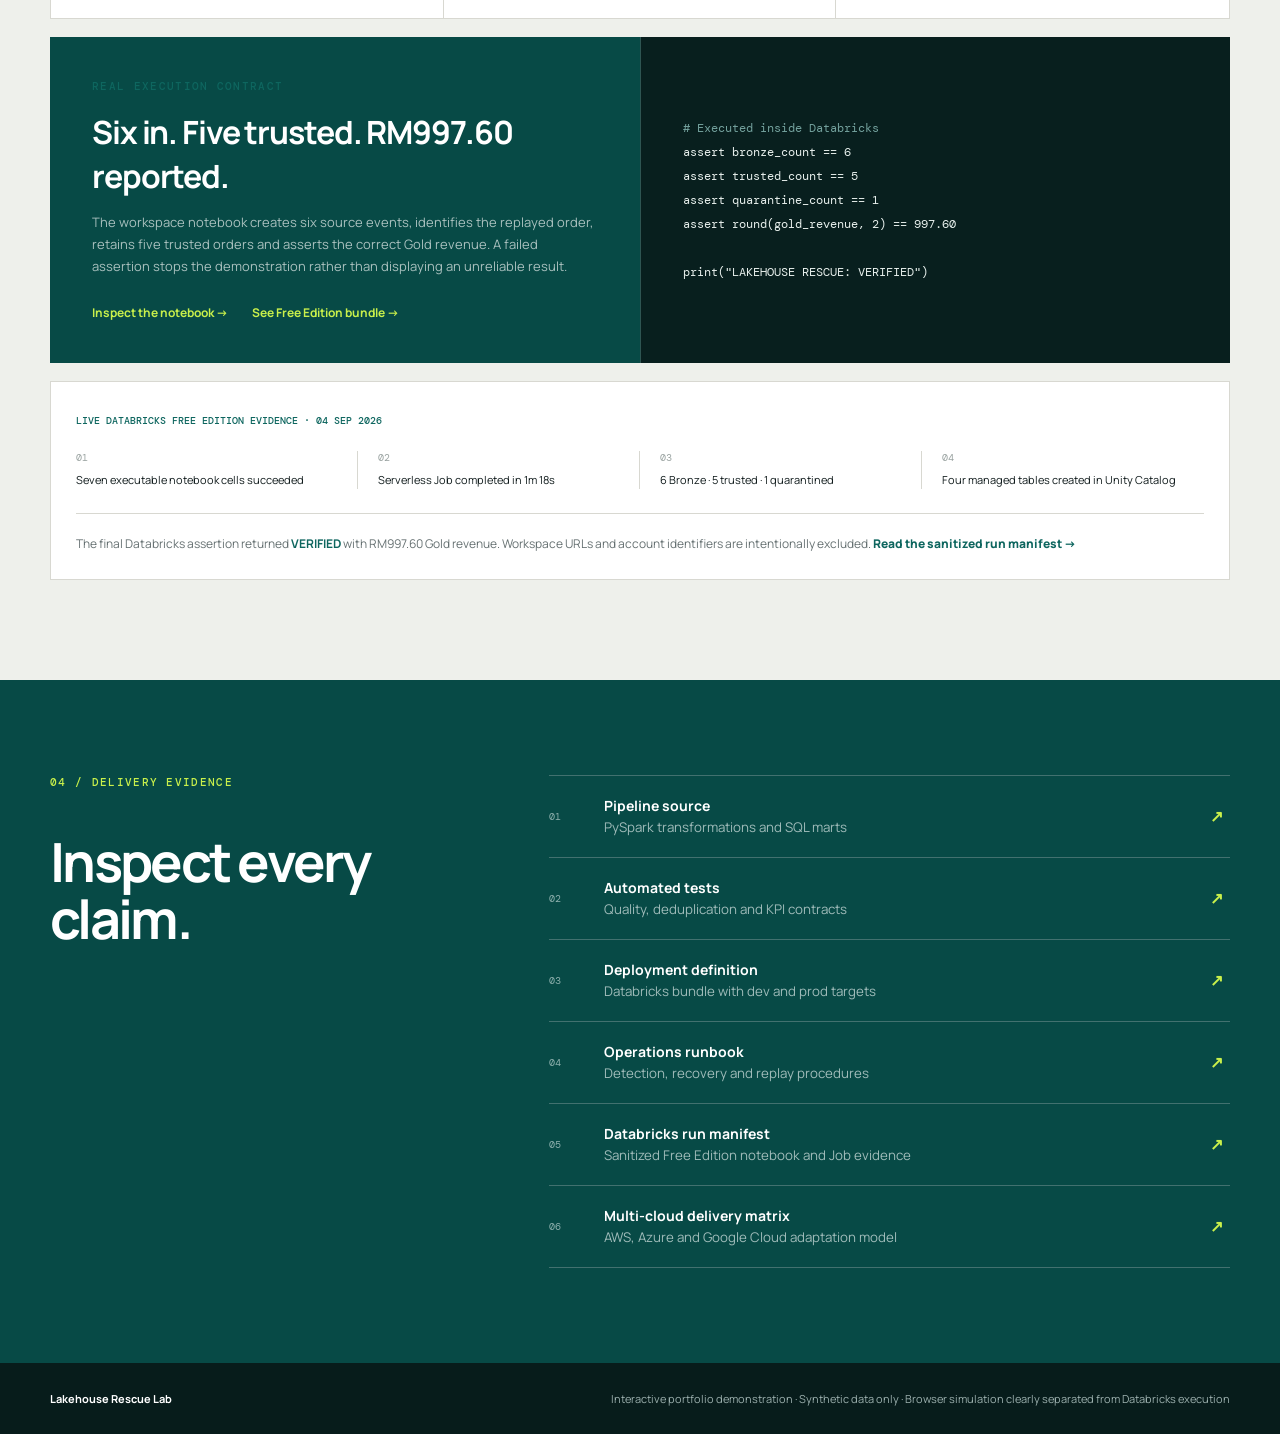
==== commit 750bd3af: "Add Databricks delivery planner mini app" ====
--- a/index.html
+++ b/index.html
@@ -8,7 +8,7 @@
   <link rel="preconnect" href="https://fonts.googleapis.com">
   <link rel="preconnect" href="https://fonts.gstatic.com" crossorigin>
   <link href="https://fonts.googleapis.com/css2?family=DM+Mono:wght@400;500&family=Manrope:wght@400;500;600;700;800&display=swap" rel="stylesheet">
-  <link rel="stylesheet" href="styles.css?v=20260904-2">
+  <link rel="stylesheet" href="styles.css?v=20260904-3">
 </head>
 <body>
   <header class="topbar">
@@ -19,6 +19,7 @@
     <nav aria-label="Primary navigation">
       <a href="#lab">Interactive lab</a>
       <a href="#databricks">Databricks delivery</a>
+      <a href="delivery-planner.html">Delivery planner</a>
       <a href="#evidence">Delivery evidence</a>
       <a class="nav-cta" href="https://github.com/mmarifmz/lakehouse-rescue-lab">View repository</a>
     </nav>
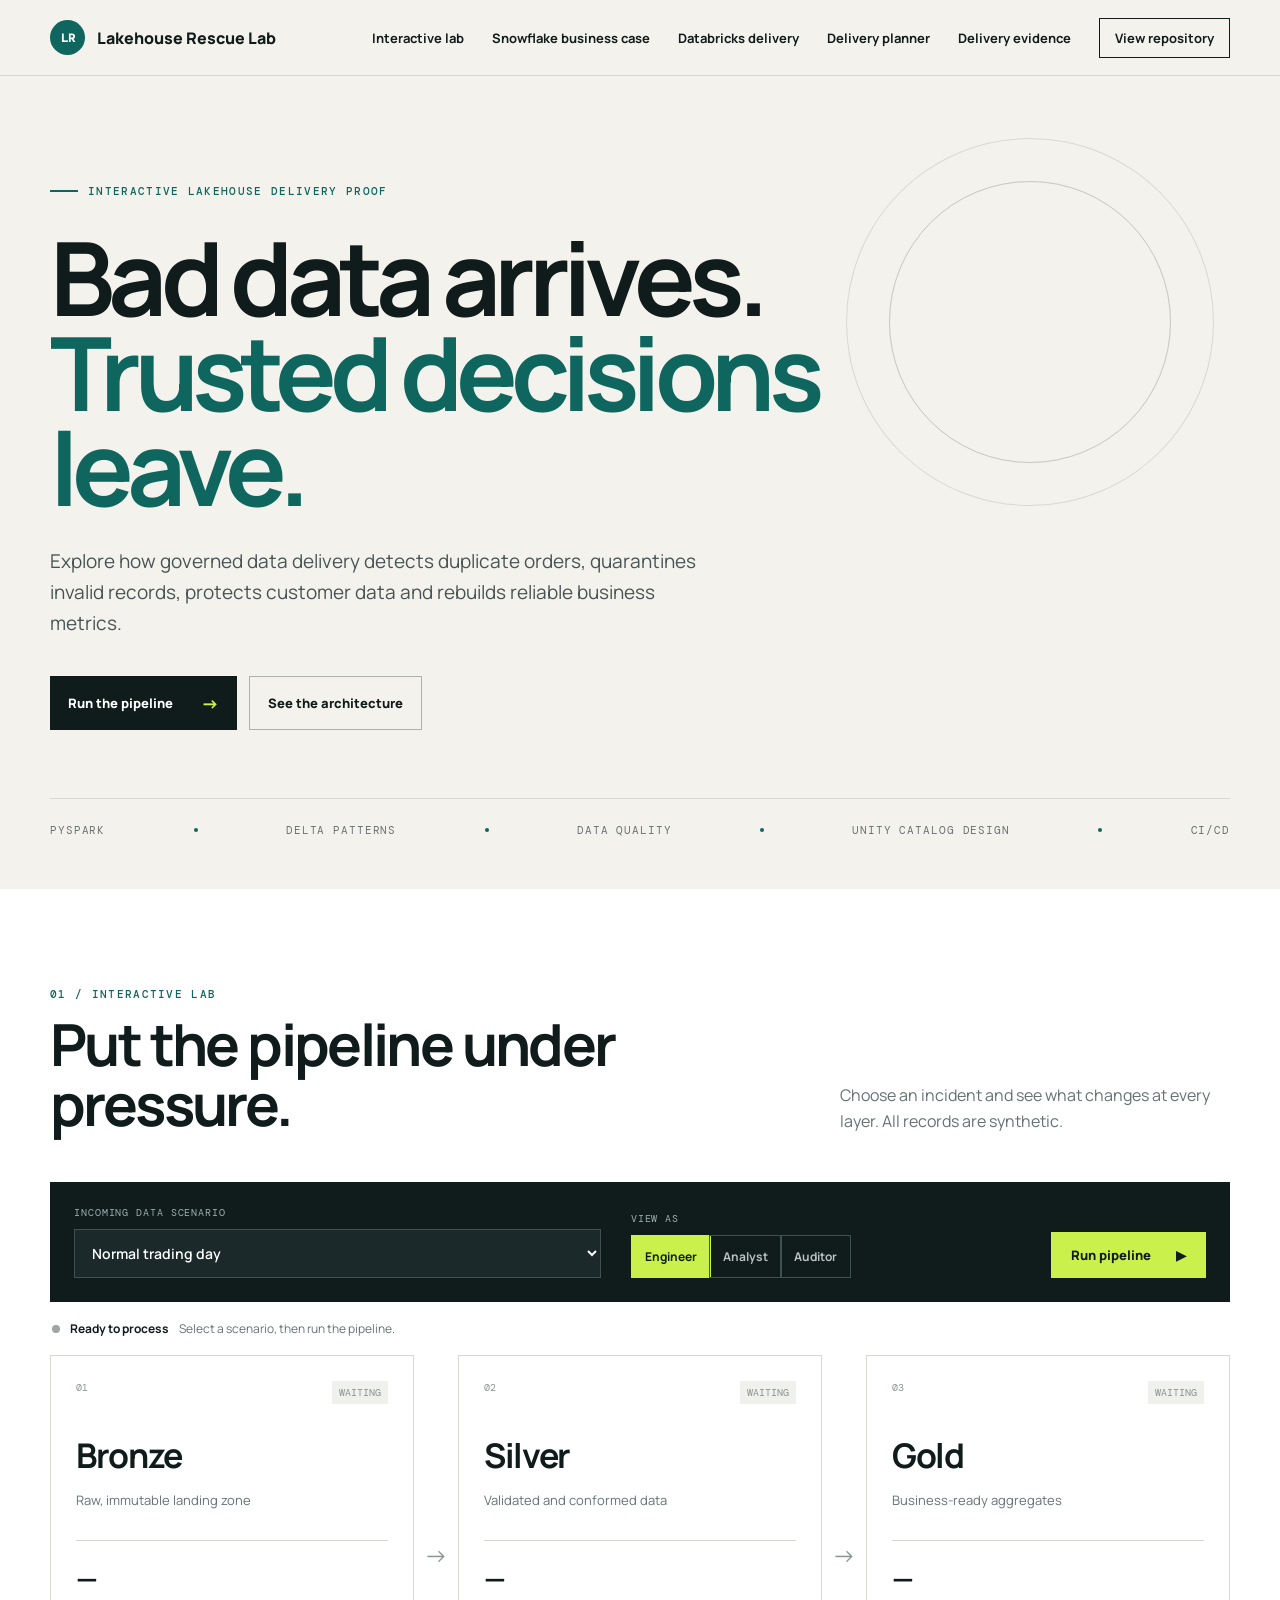
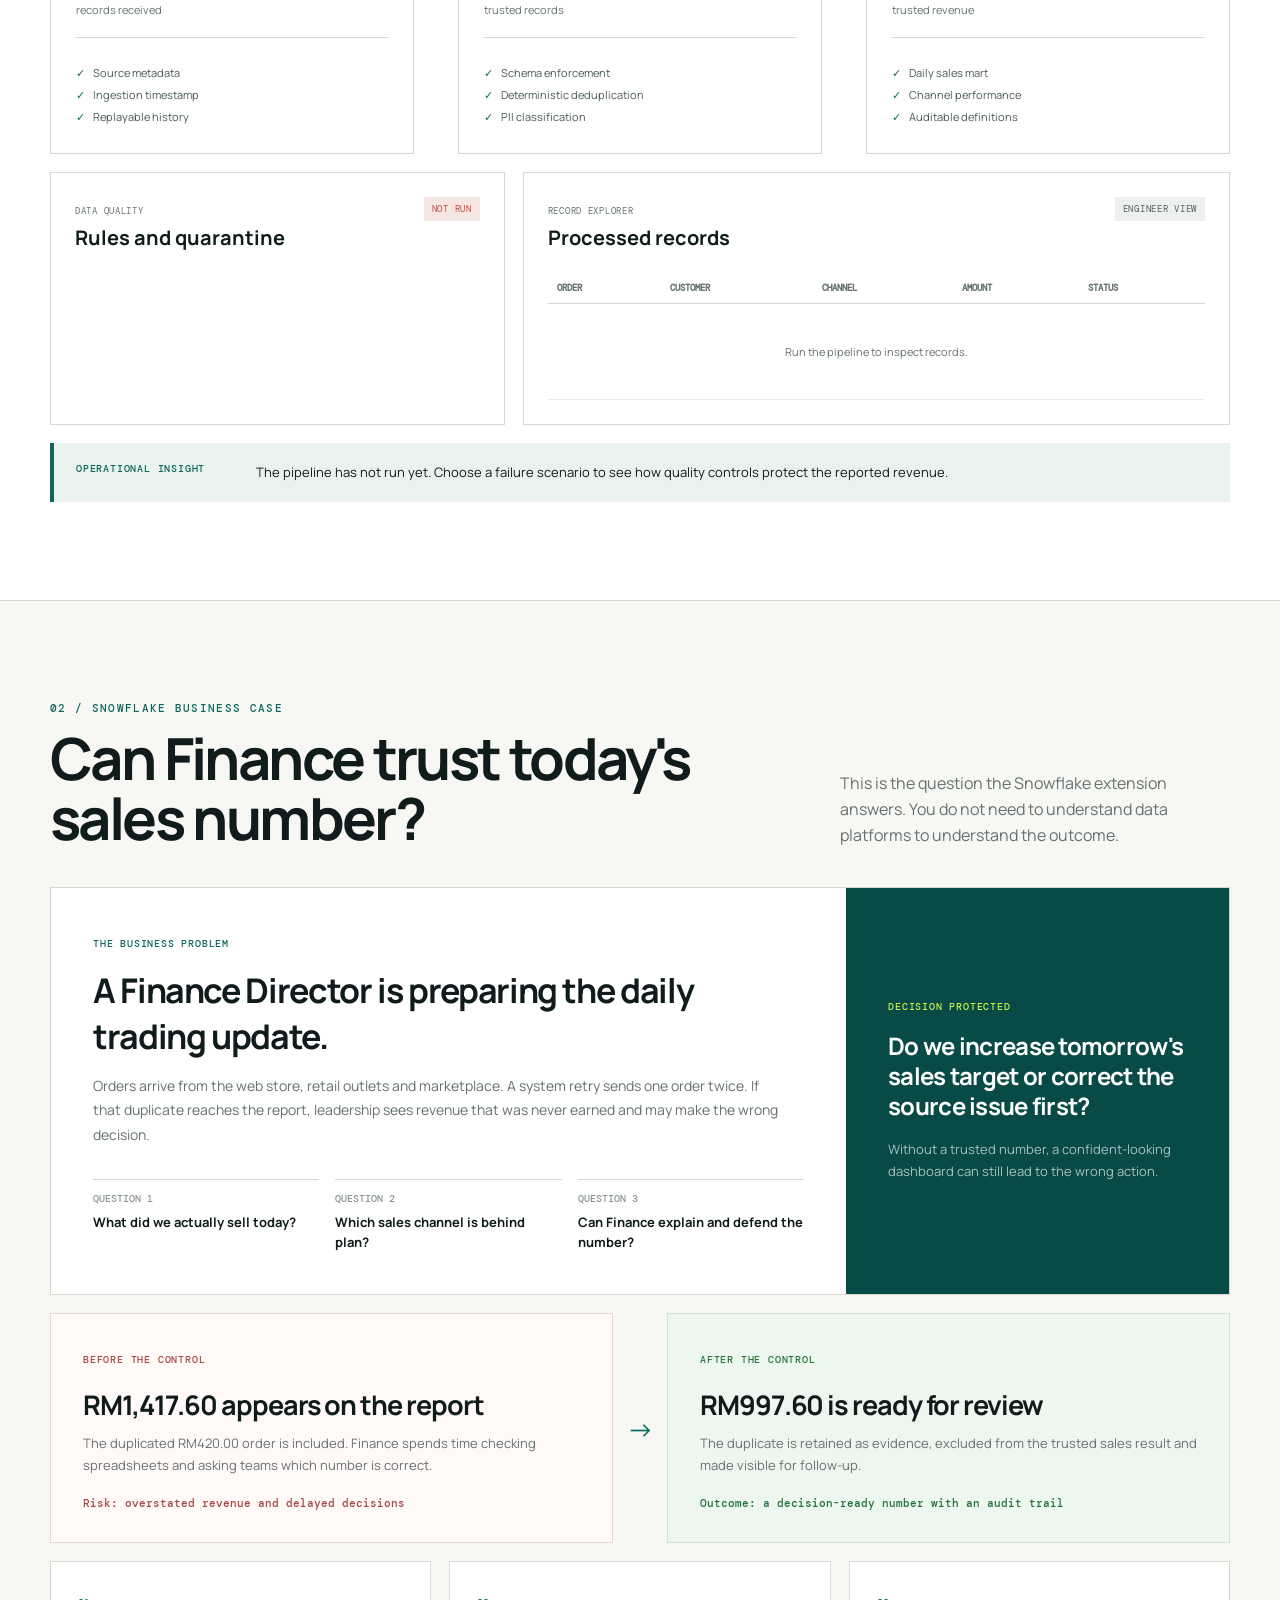
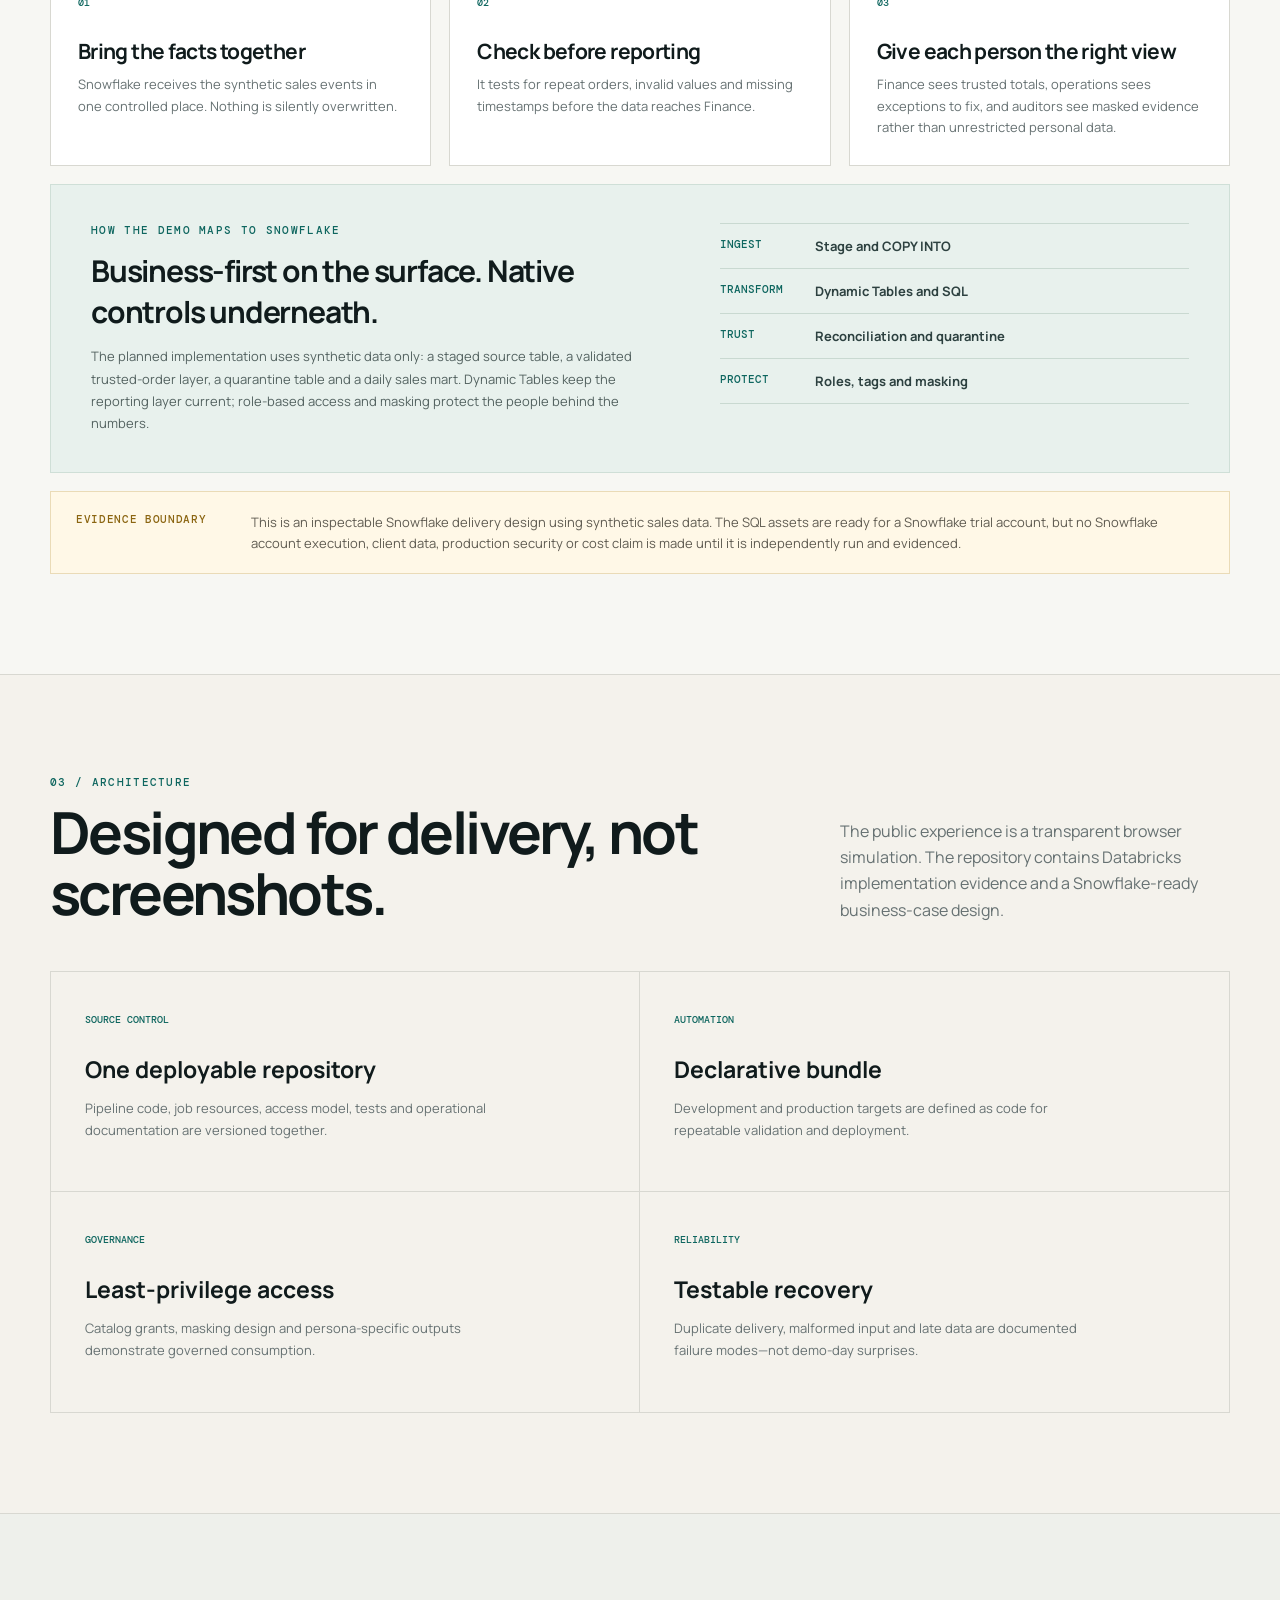
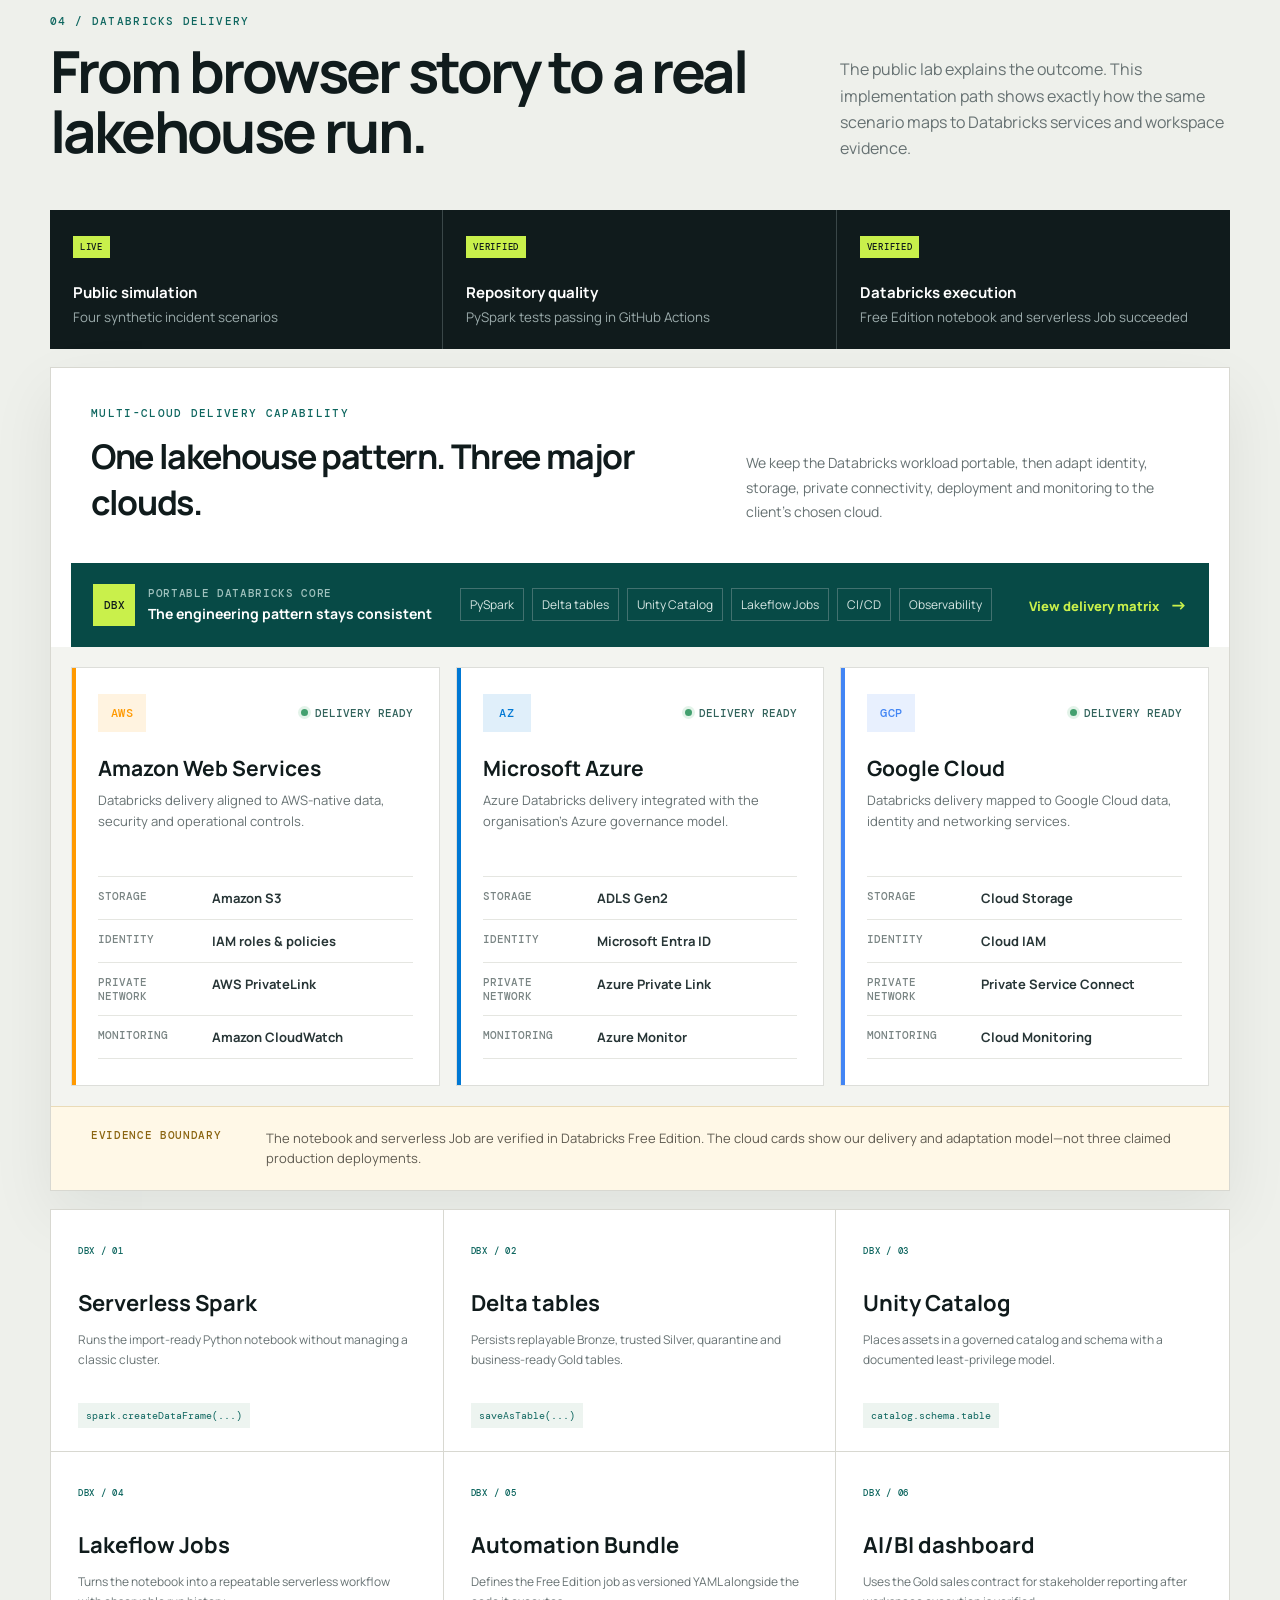
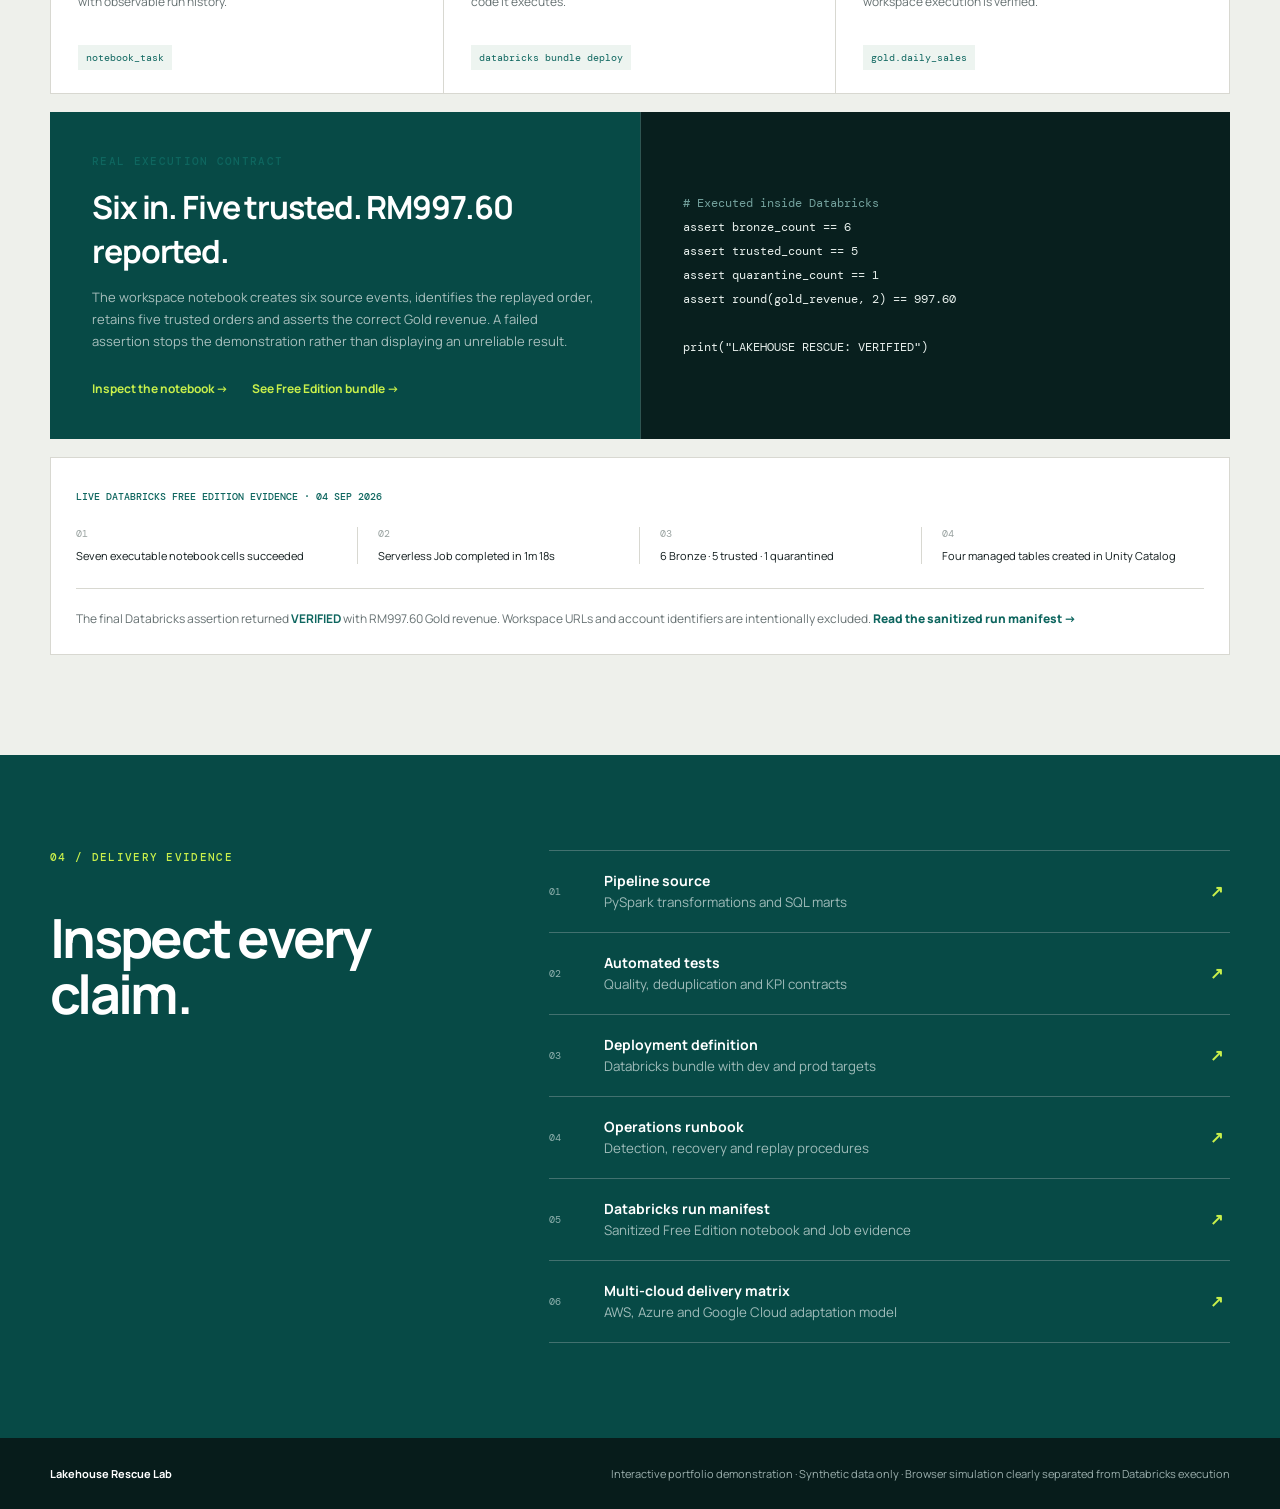
==== commit e1fd6914: "Add Snowflake finance close business case" ====
--- a/index.html
+++ b/index.html
@@ -18,6 +18,7 @@
     </a>
     <nav aria-label="Primary navigation">
       <a href="#lab">Interactive lab</a>
+      <a href="#snowflake-case">Snowflake business case</a>
       <a href="#databricks">Databricks delivery</a>
       <a href="delivery-planner.html">Delivery planner</a>
       <a href="#evidence">Delivery evidence</a>
@@ -29,7 +30,7 @@
     <section class="hero shell">
       <div class="eyebrow"><span></span> Interactive lakehouse delivery proof</div>
       <h1>Bad data arrives.<br><em>Trusted decisions leave.</em></h1>
-      <p class="hero-copy">Explore how a production-minded Databricks pipeline detects duplicate orders, quarantines invalid records, protects customer data and rebuilds reliable business metrics.</p>
+      <p class="hero-copy">Explore how governed data delivery detects duplicate orders, quarantines invalid records, protects customer data and rebuilds reliable business metrics.</p>
       <div class="hero-actions">
         <a class="button primary" href="#lab">Run the pipeline <span>→</span></a>
         <a class="button secondary" href="#architecture">See the architecture</a>
@@ -123,10 +124,75 @@
       </div>
     </section>
 
+    <section class="snowflake-case" id="snowflake-case">
+      <div class="shell">
+        <div class="section-heading snowflake-heading">
+          <div>
+            <div class="kicker">02 / Snowflake business case</div>
+            <h2>Can Finance trust today's sales number?</h2>
+          </div>
+          <p>This is the question the Snowflake extension answers. You do not need to understand data platforms to understand the outcome.</p>
+        </div>
+
+        <div class="business-story">
+          <div class="business-problem">
+            <span class="story-label">The business problem</span>
+            <h3>A Finance Director is preparing the daily trading update.</h3>
+            <p>Orders arrive from the web store, retail outlets and marketplace. A system retry sends one order twice. If that duplicate reaches the report, leadership sees revenue that was never earned and may make the wrong decision.</p>
+            <dl class="business-questions">
+              <div><dt>Question 1</dt><dd>What did we actually sell today?</dd></div>
+              <div><dt>Question 2</dt><dd>Which sales channel is behind plan?</dd></div>
+              <div><dt>Question 3</dt><dd>Can Finance explain and defend the number?</dd></div>
+            </dl>
+          </div>
+          <aside class="decision-card" aria-label="Decision protected by the demo">
+            <span>Decision protected</span>
+            <strong>Do we increase tomorrow's sales target or correct the source issue first?</strong>
+            <p>Without a trusted number, a confident-looking dashboard can still lead to the wrong action.</p>
+          </aside>
+        </div>
+
+        <div class="before-after" aria-label="Business outcome before and after the Snowflake controls">
+          <article class="before-card">
+            <span>Before the control</span>
+            <h3>RM1,417.60 appears on the report</h3>
+            <p>The duplicated RM420.00 order is included. Finance spends time checking spreadsheets and asking teams which number is correct.</p>
+            <small>Risk: overstated revenue and delayed decisions</small>
+          </article>
+          <div class="outcome-arrow" aria-hidden="true">→</div>
+          <article class="after-card">
+            <span>After the control</span>
+            <h3>RM997.60 is ready for review</h3>
+            <p>The duplicate is retained as evidence, excluded from the trusted sales result and made visible for follow-up.</p>
+            <small>Outcome: a decision-ready number with an audit trail</small>
+          </article>
+        </div>
+
+        <div class="snowflake-plain-grid">
+          <article><span class="plain-index">01</span><h3>Bring the facts together</h3><p>Snowflake receives the synthetic sales events in one controlled place. Nothing is silently overwritten.</p></article>
+          <article><span class="plain-index">02</span><h3>Check before reporting</h3><p>It tests for repeat orders, invalid values and missing timestamps before the data reaches Finance.</p></article>
+          <article><span class="plain-index">03</span><h3>Give each person the right view</h3><p>Finance sees trusted totals, operations sees exceptions to fix, and auditors see masked evidence rather than unrestricted personal data.</p></article>
+        </div>
+
+        <div class="snowflake-delivery">
+          <div>
+            <div class="kicker">How the demo maps to Snowflake</div>
+            <h3>Business-first on the surface. Native controls underneath.</h3>
+            <p>The planned implementation uses synthetic data only: a staged source table, a validated trusted-order layer, a quarantine table and a daily sales mart. Dynamic Tables keep the reporting layer current; role-based access and masking protect the people behind the numbers.</p>
+          </div>
+          <ul aria-label="Snowflake implementation artefacts">
+            <li><b>Ingest</b><span>Stage and COPY INTO</span></li><li><b>Transform</b><span>Dynamic Tables and SQL</span></li><li><b>Trust</b><span>Reconciliation and quarantine</span></li><li><b>Protect</b><span>Roles, tags and masking</span></li>
+          </ul>
+        </div>
+
+        <aside class="snowflake-boundary"><span>Evidence boundary</span><p>This is an inspectable Snowflake delivery design using synthetic sales data. The SQL assets are ready for a Snowflake trial account, but no Snowflake account execution, client data, production security or cost claim is made until it is independently run and evidenced.</p></aside>
+      </div>
+    </section>
+
     <section class="architecture shell" id="architecture">
       <div class="section-heading">
-        <div><div class="kicker">02 / Architecture</div><h2>Designed for delivery, not screenshots.</h2></div>
-        <p>The public experience is a transparent browser simulation. The repository contains the corresponding Databricks-oriented implementation.</p>
+        <div><div class="kicker">03 / Architecture</div><h2>Designed for delivery, not screenshots.</h2></div>
+        <p>The public experience is a transparent browser simulation. The repository contains Databricks implementation evidence and a Snowflake-ready business-case design.</p>
       </div>
       <div class="architecture-grid">
         <article><span>Source control</span><h3>One deployable repository</h3><p>Pipeline code, job resources, access model, tests and operational documentation are versioned together.</p></article>
@@ -140,7 +206,7 @@
       <div class="shell">
         <div class="section-heading">
           <div>
-            <div class="kicker">03 / Databricks delivery</div>
+            <div class="kicker">04 / Databricks delivery</div>
             <h2>From browser story to a real lakehouse run.</h2>
           </div>
           <p>The public lab explains the outcome. This implementation path shows exactly how the same scenario maps to Databricks services and workspace evidence.</p>
--- a/styles.css
+++ b/styles.css
@@ -15,3 +15,7 @@
 .evidence-note{margin:24px 0 0;padding-top:20px;border-top:1px solid var(--line);font-size:12px;line-height:1.65;color:var(--muted)}.evidence-note strong{color:var(--teal)}.evidence-note a{color:var(--teal);font-weight:800;text-decoration:none}
 @media(max-width:850px){.verification-board,.platform-map,.cloud-provider-grid{grid-template-columns:1fr}.verification-item,.platform-map article{border-right:0;border-bottom:1px solid var(--line)!important}.multicloud-intro{grid-template-columns:1fr;gap:20px}.portable-core{grid-template-columns:1fr}.cloud-provider>p{min-height:auto}.execution-story{grid-template-columns:1fr}.execution-story pre{border-left:0;border-top:1px solid #2e5552}.evidence-steps ol{grid-template-columns:repeat(2,1fr);gap:20px}.evidence-steps li{border:0;padding:0}.databricks-section{padding:70px 0}}
 @media(max-width:540px){.verification-board{grid-template-columns:1fr}.multicloud-intro{padding:28px 22px}.multicloud-intro h3{font-size:29px}.portable-core{margin:0;padding:20px}.cloud-provider-grid{padding:12px}.cloud-provider{padding:23px 20px}.cloud-service-map div{grid-template-columns:90px 1fr}.cloud-proof-note{grid-template-columns:1fr;gap:8px;padding:20px 22px}.execution-copy,.execution-story pre{padding:27px}.evidence-steps ol{grid-template-columns:1fr}.topbar nav .nav-cta{display:inline-flex}}
+
+.snowflake-case{padding:100px 0;background:#f7f7f3;border-top:1px solid var(--line);border-bottom:1px solid var(--line)}.snowflake-heading{margin-bottom:38px}.business-story{display:grid;grid-template-columns:1.35fr .65fr;border:1px solid var(--line);background:#fff}.business-problem{padding:42px}.story-label,.decision-card>span{font:500 10px var(--mono);text-transform:uppercase;letter-spacing:.08em;color:var(--teal)}.business-problem h3{max-width:650px;font-size:34px;letter-spacing:-.04em;margin:15px 0}.business-problem>p{max-width:690px;color:var(--muted);font-size:14px;line-height:1.75}.business-questions{display:grid;grid-template-columns:repeat(3,1fr);gap:16px;margin:32px 0 0}.business-questions div{border-top:1px solid var(--line);padding-top:12px}.business-questions dt{font:500 10px var(--mono);color:#8a9493;text-transform:uppercase}.business-questions dd{margin:8px 0 0;font-size:13px;line-height:1.5;font-weight:700}.decision-card{padding:42px;background:var(--teal-dark);color:white;display:flex;flex-direction:column;justify-content:center}.decision-card>span{color:var(--acid)}.decision-card strong{font-size:24px;line-height:1.25;letter-spacing:-.03em;margin:18px 0}.decision-card p{color:#aac1bf;font-size:13px;line-height:1.65;margin:0}.before-after{display:grid;grid-template-columns:1fr 54px 1fr;align-items:stretch;margin:18px 0}.before-card,.after-card{padding:32px;border:1px solid var(--line)}.before-card{background:#fff9f8;border-color:#ecd6d3}.after-card{background:#edf6ef;border-color:#cfe4d3}.before-card span,.after-card span{font:500 10px var(--mono);text-transform:uppercase;letter-spacing:.08em}.before-card span{color:#a74841}.after-card span{color:#25713b}.before-card h3,.after-card h3{font-size:27px;letter-spacing:-.04em;margin:18px 0 10px}.before-card p,.after-card p{font-size:13px;line-height:1.65;color:var(--muted);margin:0}.before-card small,.after-card small{display:block;margin-top:20px;font:500 11px var(--mono)}.before-card small{color:#a74841}.after-card small{color:#25713b}.outcome-arrow{display:grid;place-items:center;color:var(--teal);font-size:27px}.snowflake-plain-grid{display:grid;grid-template-columns:repeat(3,1fr);gap:18px}.snowflake-plain-grid article{padding:27px;background:#fff;border:1px solid var(--line)}.plain-index{font:500 10px var(--mono);color:var(--teal)}.snowflake-plain-grid h3{font-size:21px;letter-spacing:-.03em;margin:26px 0 9px}.snowflake-plain-grid p{margin:0;color:var(--muted);font-size:13px;line-height:1.65}.snowflake-delivery{display:grid;grid-template-columns:1.1fr .9fr;gap:55px;margin-top:18px;padding:38px 40px;background:#e8f1ed;border:1px solid #cfdfd7}.snowflake-delivery h3{font-size:30px;letter-spacing:-.04em;margin:13px 0}.snowflake-delivery p{margin:0;color:#536260;font-size:13px;line-height:1.7}.snowflake-delivery ul{list-style:none;margin:0;padding:0}.snowflake-delivery li{display:grid;grid-template-columns:95px 1fr;padding:13px 0;border-bottom:1px solid #c9d9d1;font-size:13px}.snowflake-delivery li:first-child{border-top:1px solid #c9d9d1}.snowflake-delivery b{font:500 11px var(--mono);text-transform:uppercase;color:var(--teal)}.snowflake-delivery li span{font-weight:700;color:#2d4140}.snowflake-boundary{display:grid;grid-template-columns:150px 1fr;gap:25px;margin-top:18px;padding:20px 25px;background:#fff8e7;border:1px solid #eadbb7;color:#5f5b51}.snowflake-boundary span{color:#8b6511;font:500 11px var(--mono);text-transform:uppercase;letter-spacing:.06em}.snowflake-boundary p{margin:0;font-size:13px;line-height:1.6}
+@media(max-width:850px){.business-story,.snowflake-plain-grid,.snowflake-delivery{grid-template-columns:1fr}.business-questions{grid-template-columns:1fr}.before-after{grid-template-columns:1fr}.outcome-arrow{transform:rotate(90deg);min-height:42px}.snowflake-boundary{grid-template-columns:1fr;gap:8px}.snowflake-case{padding:70px 0}}
+@media(max-width:540px){.business-problem,.decision-card{padding:28px 22px}.business-problem h3{font-size:28px}.before-card,.after-card{padding:25px 22px}.snowflake-delivery{padding:28px 22px}.snowflake-delivery h3{font-size:27px}}
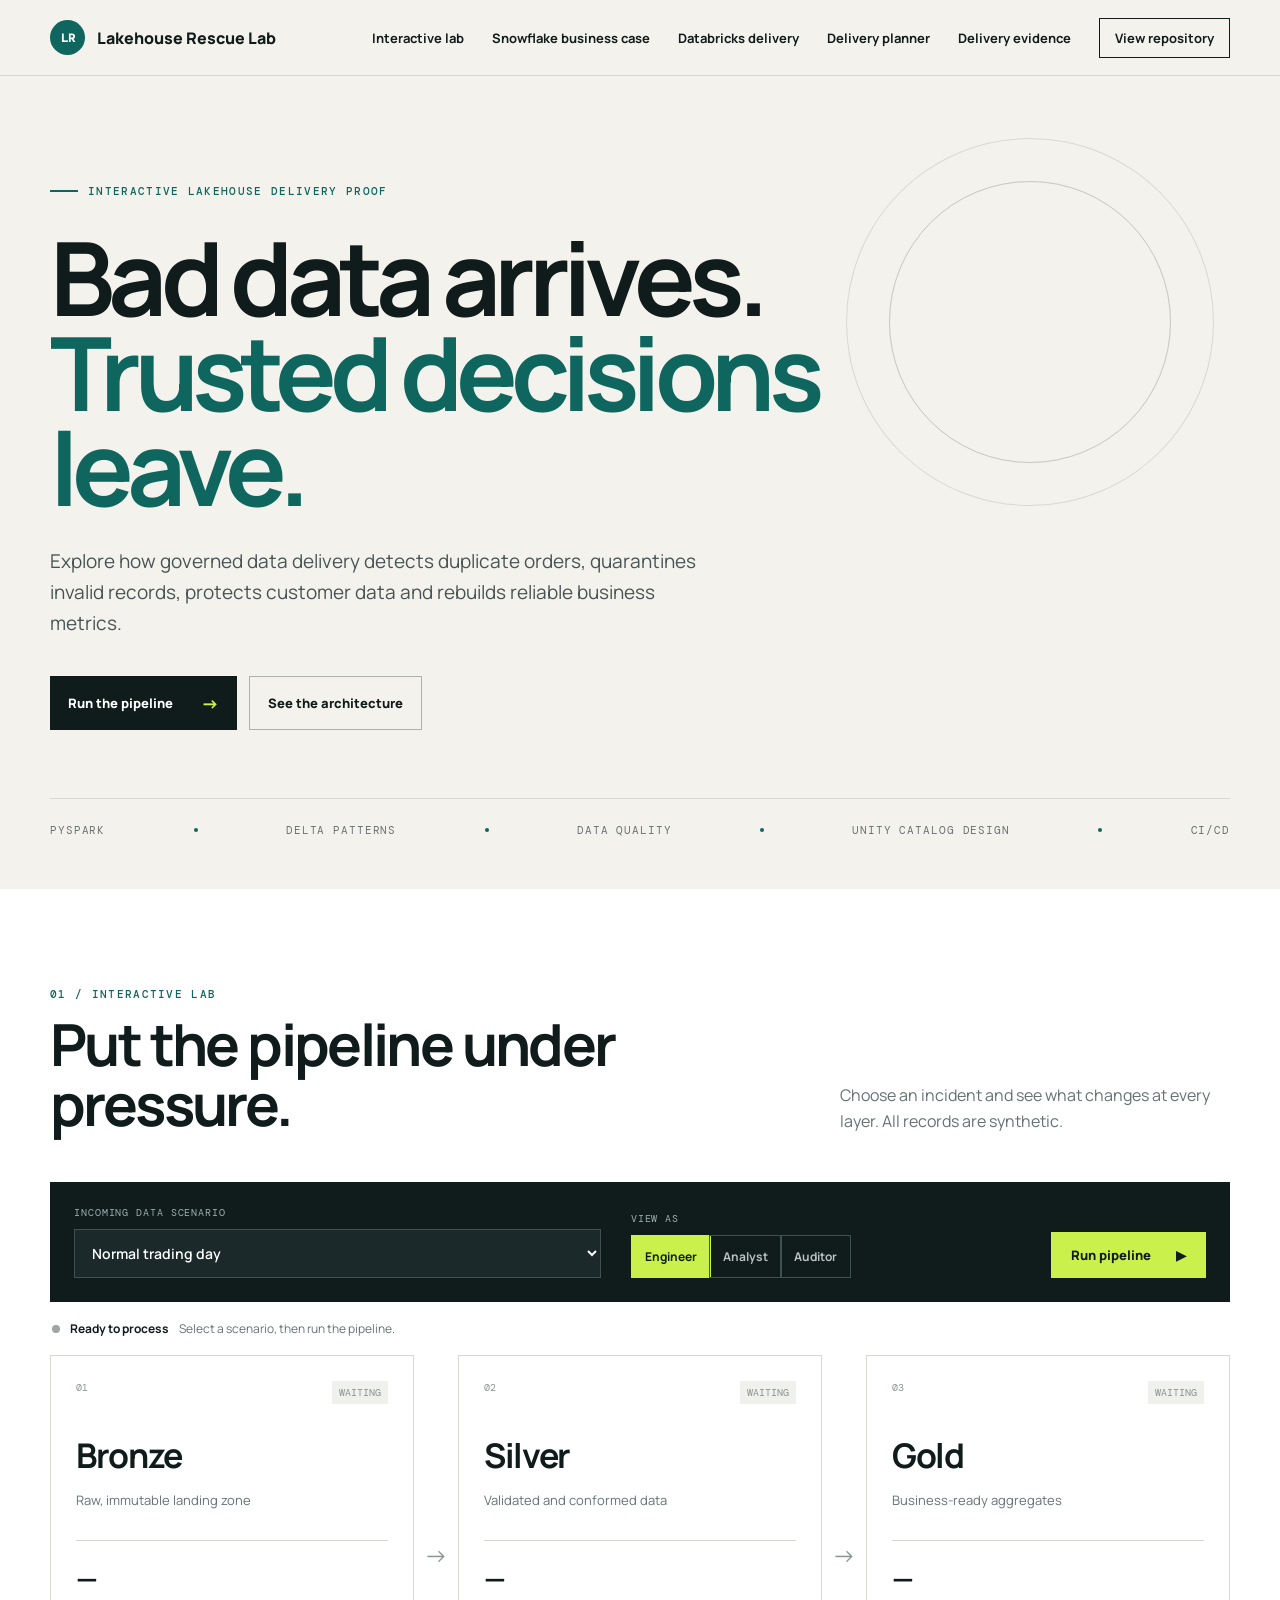
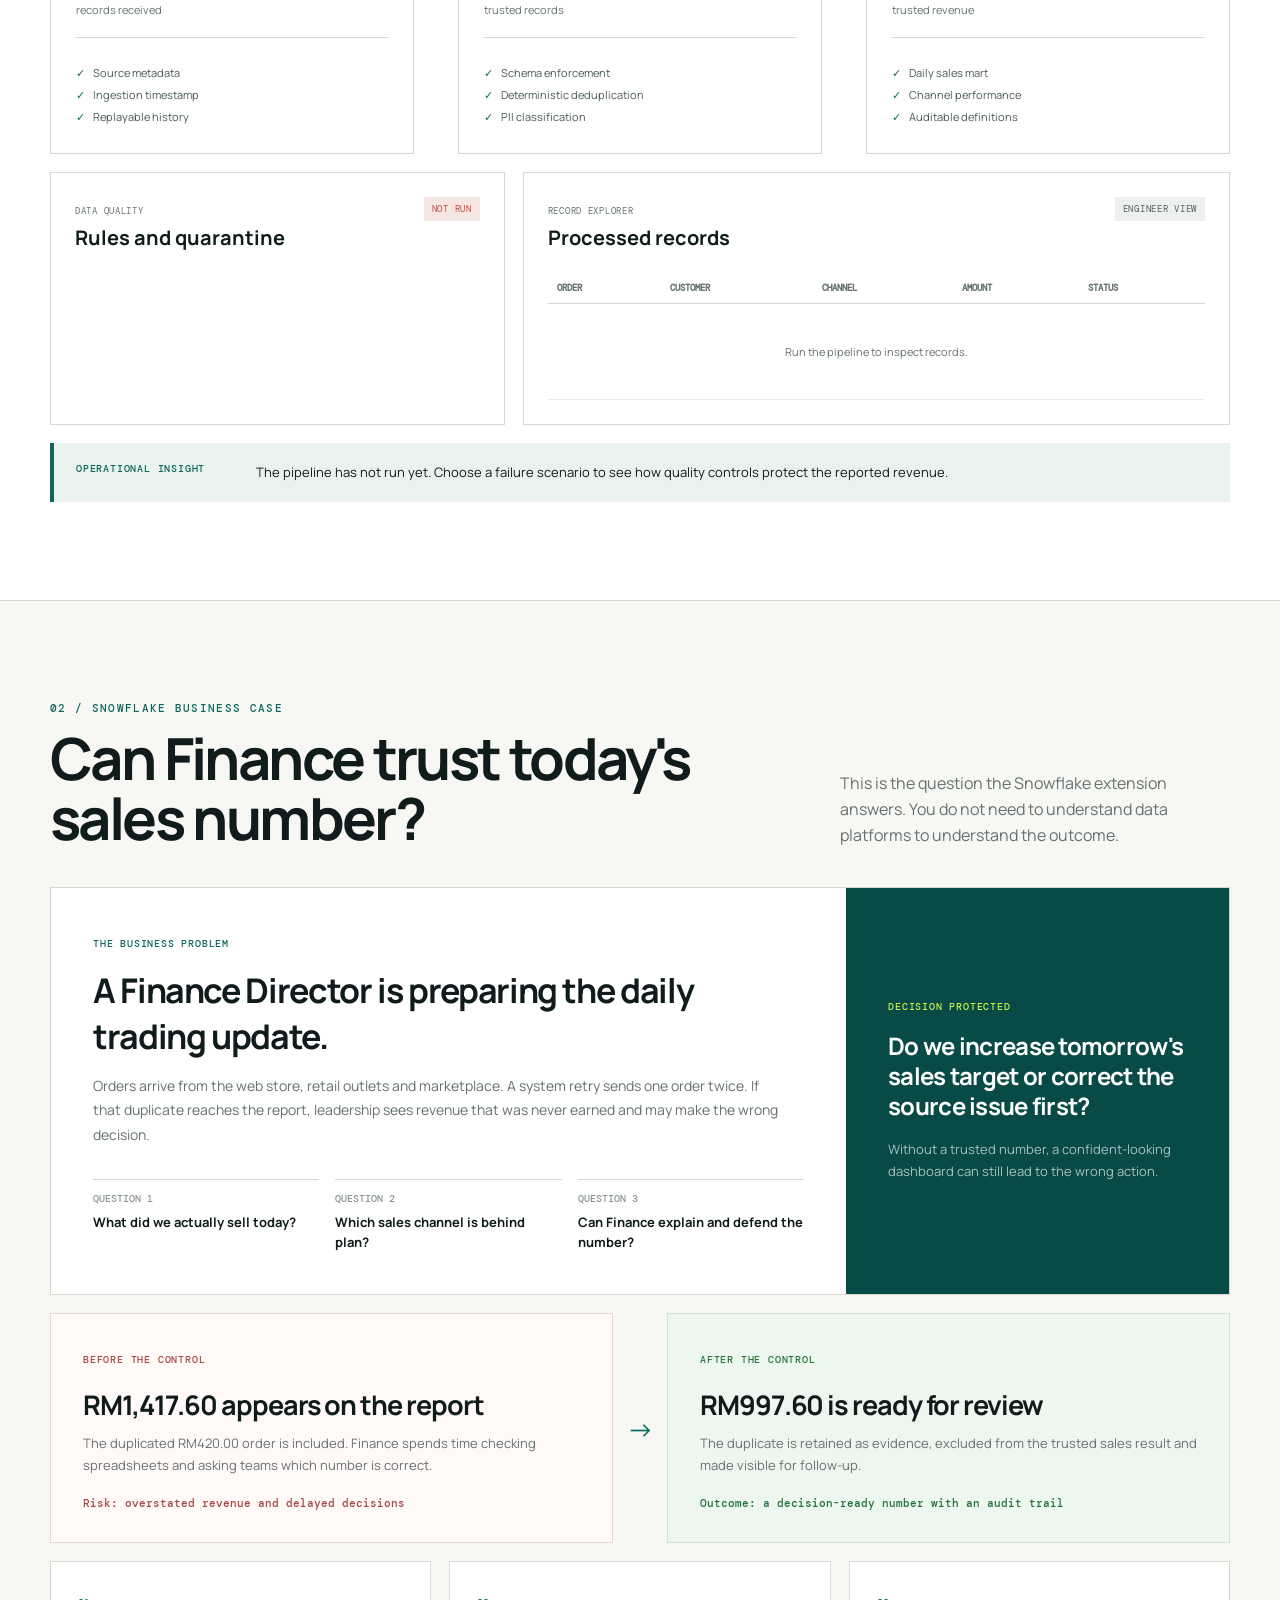
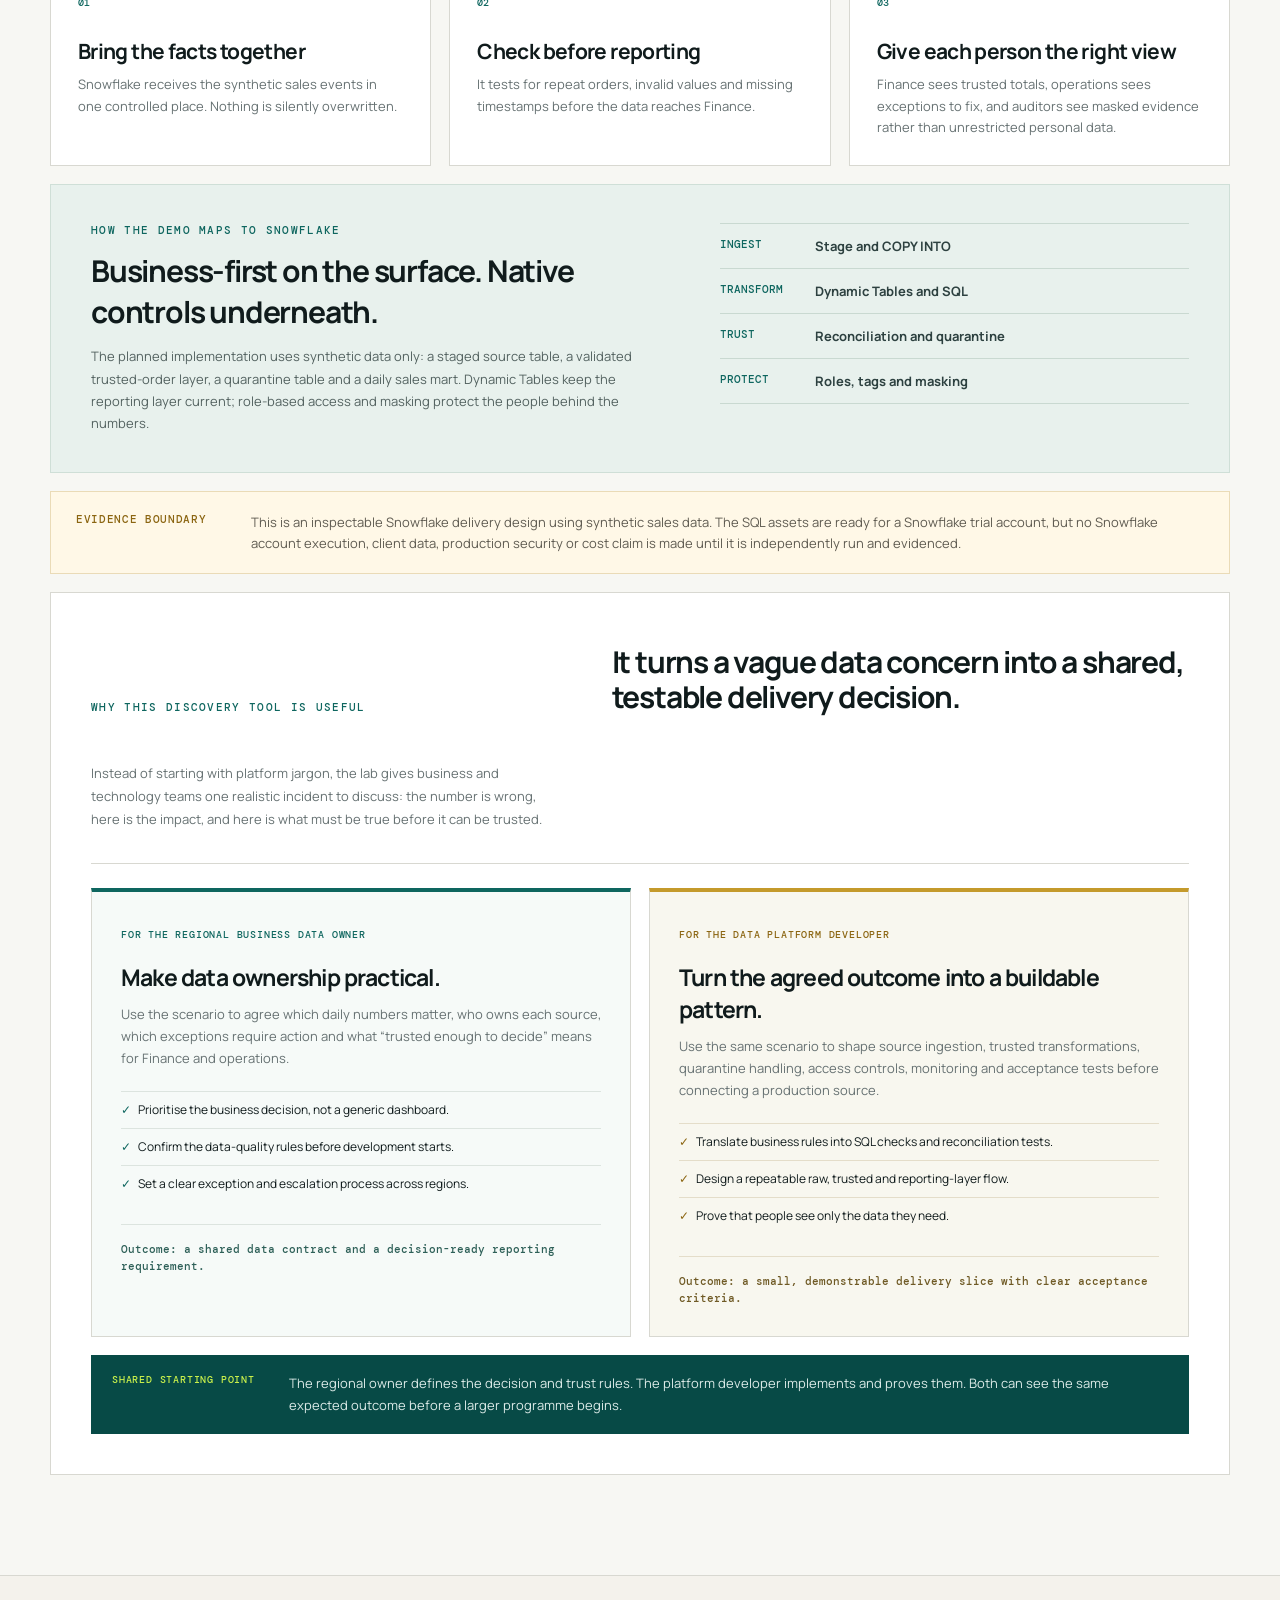
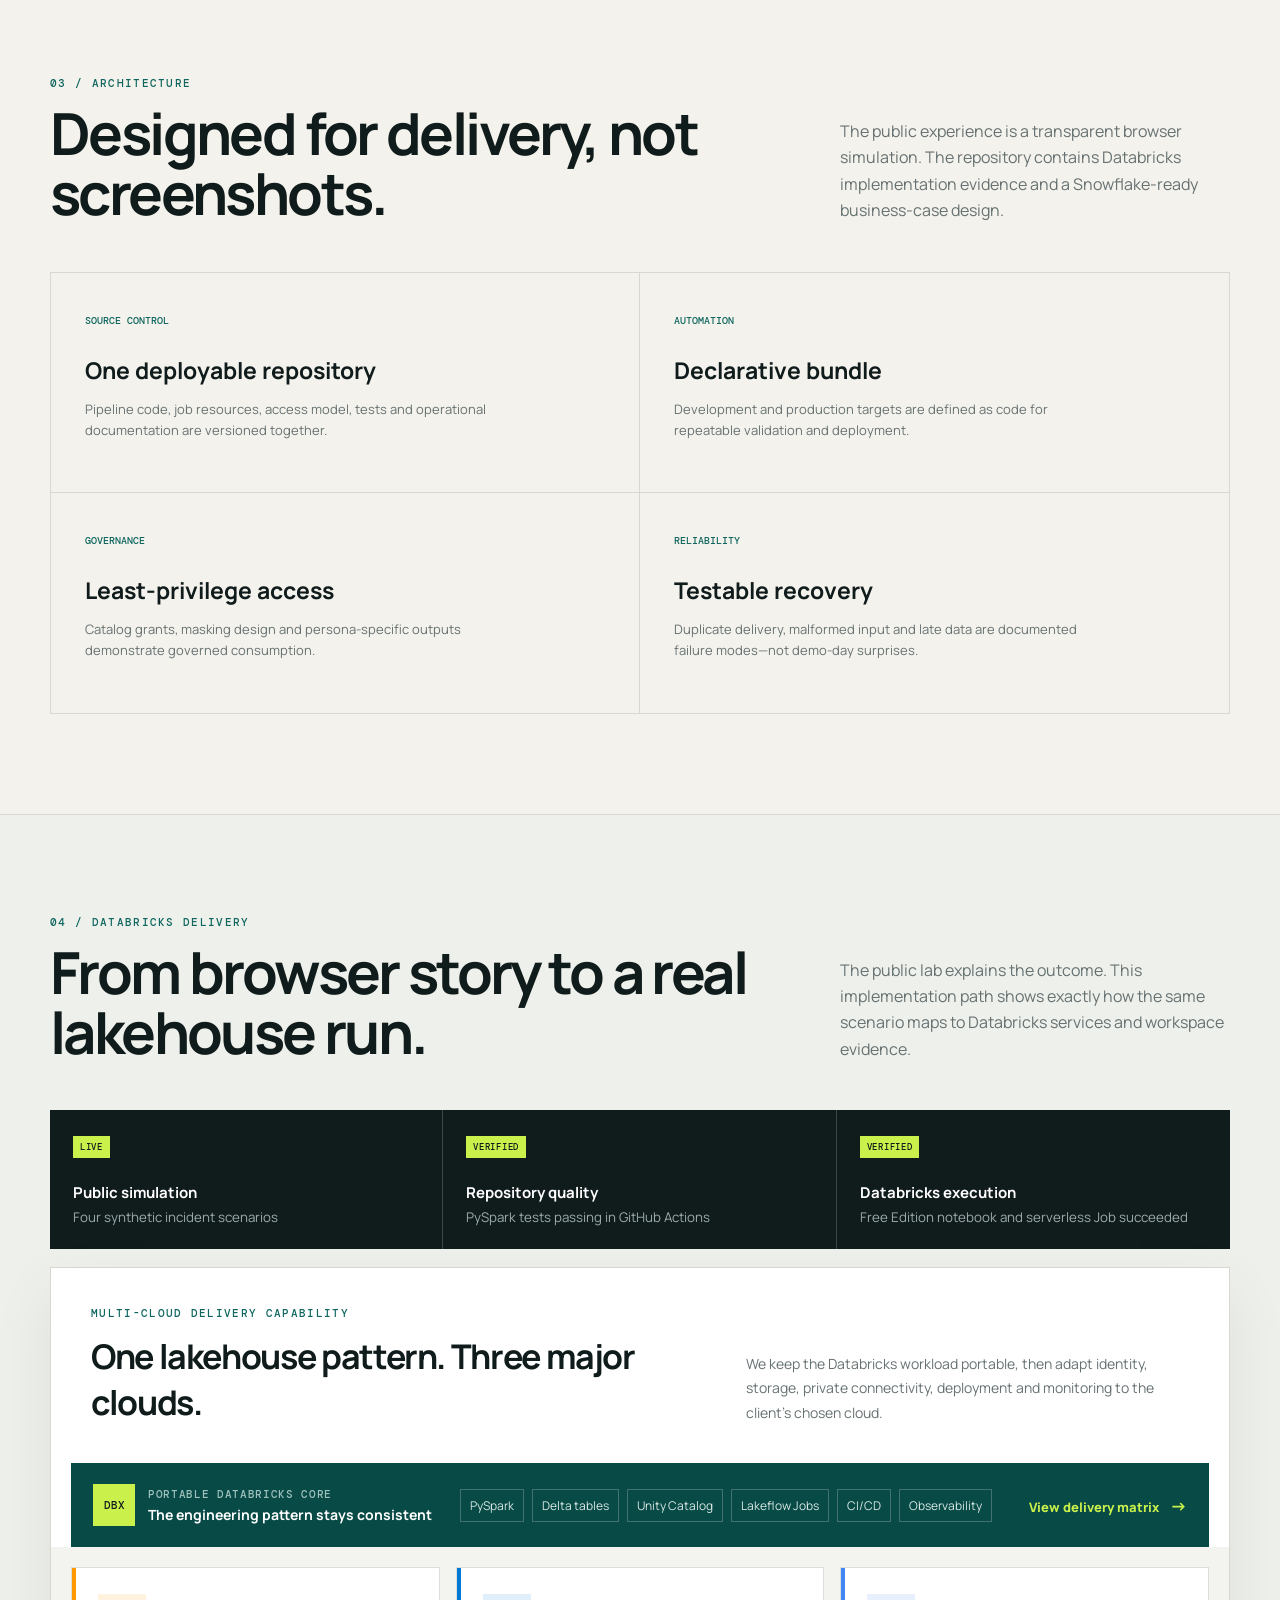
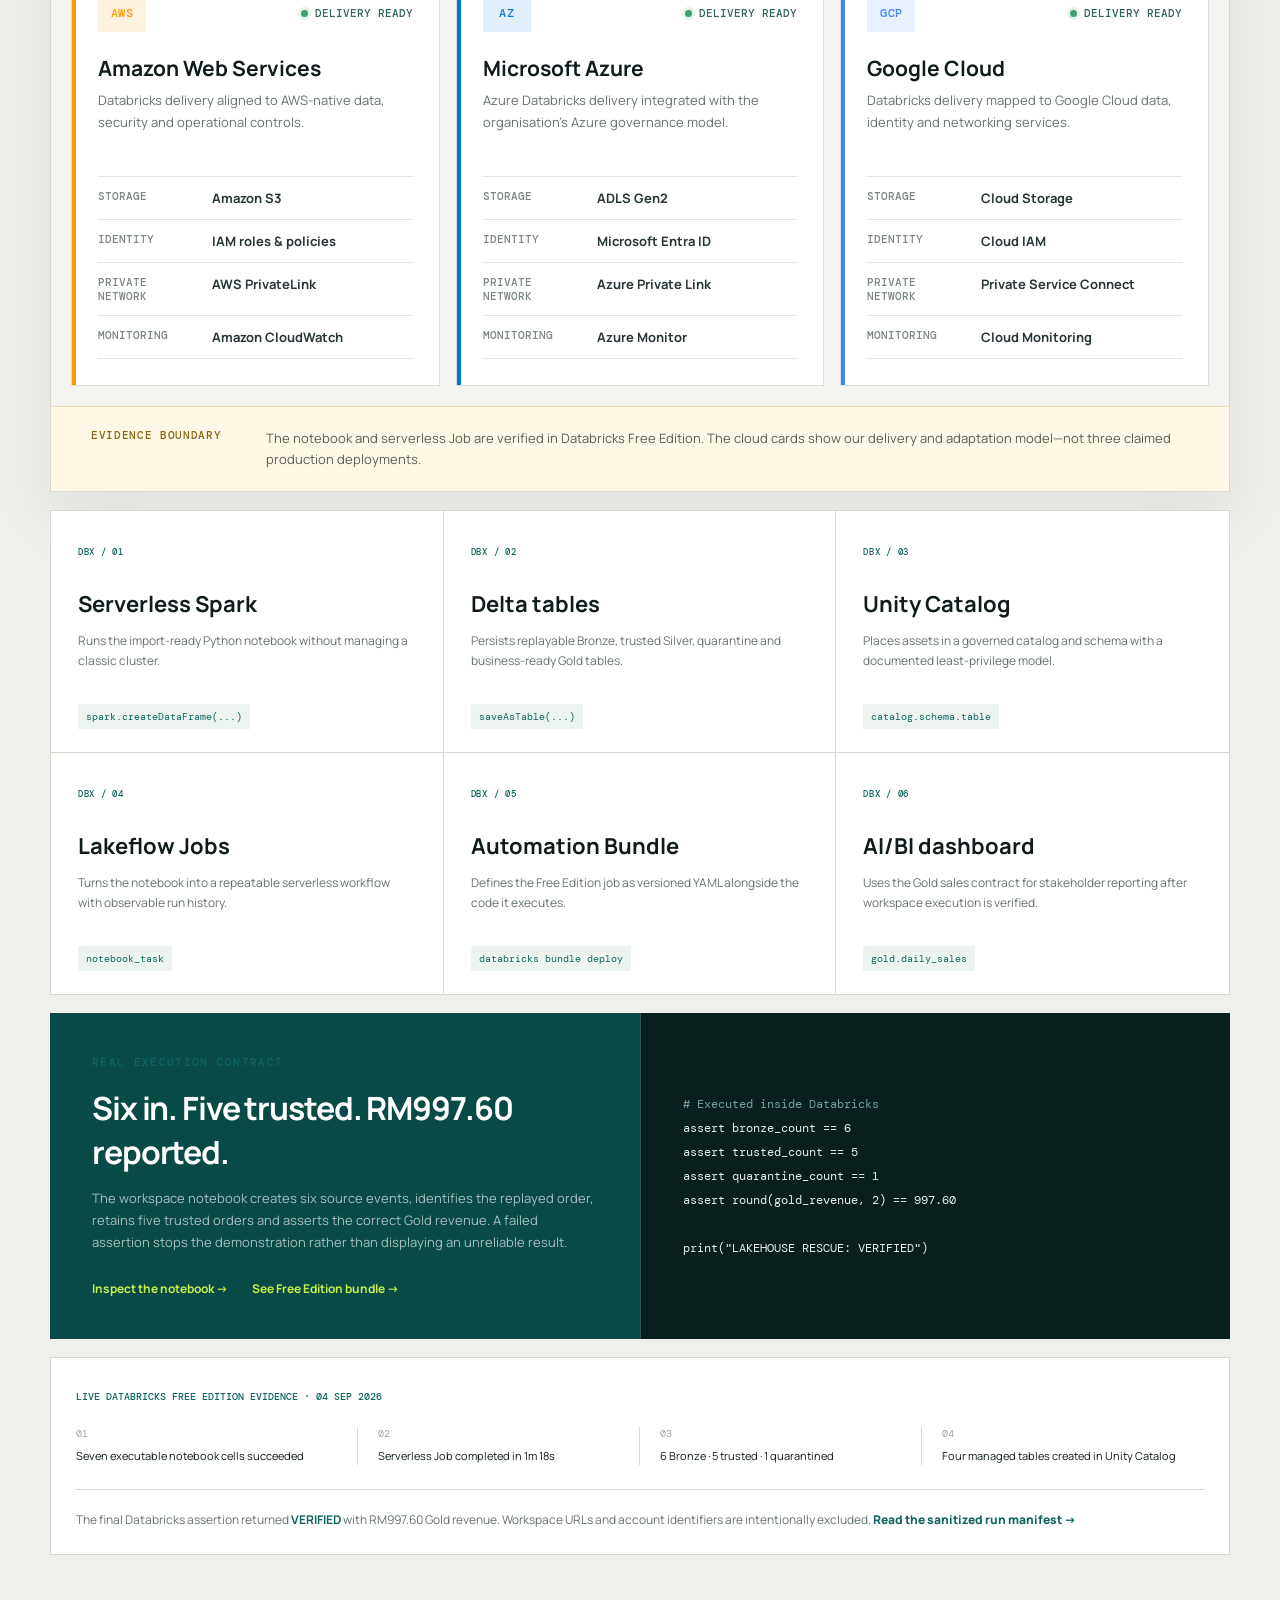
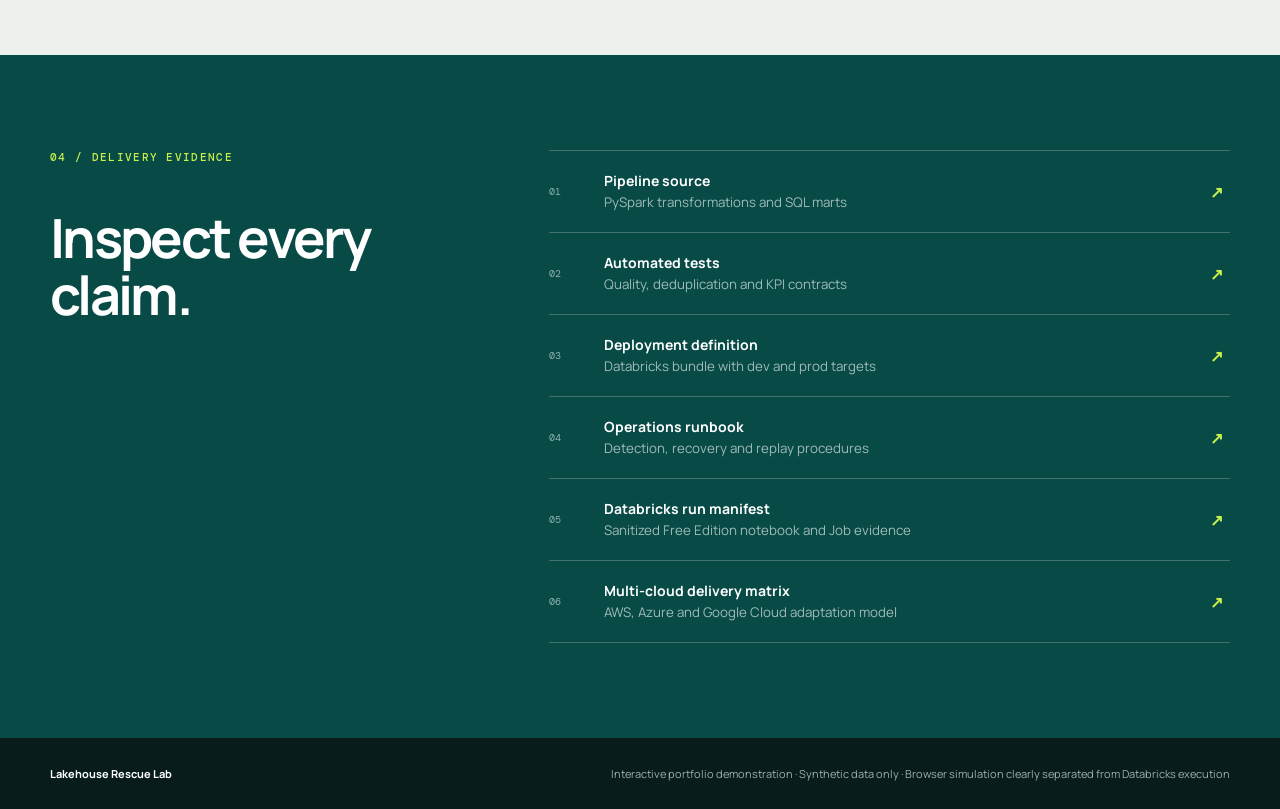
==== commit cb9efa2d: "Explain discovery value for business and platform roles" ====
--- a/index.html
+++ b/index.html
@@ -186,6 +186,39 @@
         </div>
 
         <aside class="snowflake-boundary"><span>Evidence boundary</span><p>This is an inspectable Snowflake delivery design using synthetic sales data. The SQL assets are ready for a Snowflake trial account, but no Snowflake account execution, client data, production security or cost claim is made until it is independently run and evidenced.</p></aside>
+
+        <div class="discovery-tool" aria-labelledby="discovery-tool-title">
+          <div class="discovery-tool-intro">
+            <div class="kicker">Why this discovery tool is useful</div>
+            <h3 id="discovery-tool-title">It turns a vague data concern into a shared, testable delivery decision.</h3>
+            <p>Instead of starting with platform jargon, the lab gives business and technology teams one realistic incident to discuss: the number is wrong, here is the impact, and here is what must be true before it can be trusted.</p>
+          </div>
+          <div class="discovery-audience-grid">
+            <article class="audience-card owner-card">
+              <span class="audience-role">For the regional business data owner</span>
+              <h4>Make data ownership practical.</h4>
+              <p>Use the scenario to agree which daily numbers matter, who owns each source, which exceptions require action and what “trusted enough to decide” means for Finance and operations.</p>
+              <ul>
+                <li>Prioritise the business decision, not a generic dashboard.</li>
+                <li>Confirm the data-quality rules before development starts.</li>
+                <li>Set a clear exception and escalation process across regions.</li>
+              </ul>
+              <small>Outcome: a shared data contract and a decision-ready reporting requirement.</small>
+            </article>
+            <article class="audience-card developer-card">
+              <span class="audience-role">For the data platform developer</span>
+              <h4>Turn the agreed outcome into a buildable pattern.</h4>
+              <p>Use the same scenario to shape source ingestion, trusted transformations, quarantine handling, access controls, monitoring and acceptance tests before connecting a production source.</p>
+              <ul>
+                <li>Translate business rules into SQL checks and reconciliation tests.</li>
+                <li>Design a repeatable raw, trusted and reporting-layer flow.</li>
+                <li>Prove that people see only the data they need.</li>
+              </ul>
+              <small>Outcome: a small, demonstrable delivery slice with clear acceptance criteria.</small>
+            </article>
+          </div>
+          <aside class="discovery-bridge"><b>Shared starting point</b><span>The regional owner defines the decision and trust rules. The platform developer implements and proves them. Both can see the same expected outcome before a larger programme begins.</span></aside>
+        </div>
       </div>
     </section>
 
--- a/styles.css
+++ b/styles.css
@@ -19,3 +19,7 @@
 .snowflake-case{padding:100px 0;background:#f7f7f3;border-top:1px solid var(--line);border-bottom:1px solid var(--line)}.snowflake-heading{margin-bottom:38px}.business-story{display:grid;grid-template-columns:1.35fr .65fr;border:1px solid var(--line);background:#fff}.business-problem{padding:42px}.story-label,.decision-card>span{font:500 10px var(--mono);text-transform:uppercase;letter-spacing:.08em;color:var(--teal)}.business-problem h3{max-width:650px;font-size:34px;letter-spacing:-.04em;margin:15px 0}.business-problem>p{max-width:690px;color:var(--muted);font-size:14px;line-height:1.75}.business-questions{display:grid;grid-template-columns:repeat(3,1fr);gap:16px;margin:32px 0 0}.business-questions div{border-top:1px solid var(--line);padding-top:12px}.business-questions dt{font:500 10px var(--mono);color:#8a9493;text-transform:uppercase}.business-questions dd{margin:8px 0 0;font-size:13px;line-height:1.5;font-weight:700}.decision-card{padding:42px;background:var(--teal-dark);color:white;display:flex;flex-direction:column;justify-content:center}.decision-card>span{color:var(--acid)}.decision-card strong{font-size:24px;line-height:1.25;letter-spacing:-.03em;margin:18px 0}.decision-card p{color:#aac1bf;font-size:13px;line-height:1.65;margin:0}.before-after{display:grid;grid-template-columns:1fr 54px 1fr;align-items:stretch;margin:18px 0}.before-card,.after-card{padding:32px;border:1px solid var(--line)}.before-card{background:#fff9f8;border-color:#ecd6d3}.after-card{background:#edf6ef;border-color:#cfe4d3}.before-card span,.after-card span{font:500 10px var(--mono);text-transform:uppercase;letter-spacing:.08em}.before-card span{color:#a74841}.after-card span{color:#25713b}.before-card h3,.after-card h3{font-size:27px;letter-spacing:-.04em;margin:18px 0 10px}.before-card p,.after-card p{font-size:13px;line-height:1.65;color:var(--muted);margin:0}.before-card small,.after-card small{display:block;margin-top:20px;font:500 11px var(--mono)}.before-card small{color:#a74841}.after-card small{color:#25713b}.outcome-arrow{display:grid;place-items:center;color:var(--teal);font-size:27px}.snowflake-plain-grid{display:grid;grid-template-columns:repeat(3,1fr);gap:18px}.snowflake-plain-grid article{padding:27px;background:#fff;border:1px solid var(--line)}.plain-index{font:500 10px var(--mono);color:var(--teal)}.snowflake-plain-grid h3{font-size:21px;letter-spacing:-.03em;margin:26px 0 9px}.snowflake-plain-grid p{margin:0;color:var(--muted);font-size:13px;line-height:1.65}.snowflake-delivery{display:grid;grid-template-columns:1.1fr .9fr;gap:55px;margin-top:18px;padding:38px 40px;background:#e8f1ed;border:1px solid #cfdfd7}.snowflake-delivery h3{font-size:30px;letter-spacing:-.04em;margin:13px 0}.snowflake-delivery p{margin:0;color:#536260;font-size:13px;line-height:1.7}.snowflake-delivery ul{list-style:none;margin:0;padding:0}.snowflake-delivery li{display:grid;grid-template-columns:95px 1fr;padding:13px 0;border-bottom:1px solid #c9d9d1;font-size:13px}.snowflake-delivery li:first-child{border-top:1px solid #c9d9d1}.snowflake-delivery b{font:500 11px var(--mono);text-transform:uppercase;color:var(--teal)}.snowflake-delivery li span{font-weight:700;color:#2d4140}.snowflake-boundary{display:grid;grid-template-columns:150px 1fr;gap:25px;margin-top:18px;padding:20px 25px;background:#fff8e7;border:1px solid #eadbb7;color:#5f5b51}.snowflake-boundary span{color:#8b6511;font:500 11px var(--mono);text-transform:uppercase;letter-spacing:.06em}.snowflake-boundary p{margin:0;font-size:13px;line-height:1.6}
 @media(max-width:850px){.business-story,.snowflake-plain-grid,.snowflake-delivery{grid-template-columns:1fr}.business-questions{grid-template-columns:1fr}.before-after{grid-template-columns:1fr}.outcome-arrow{transform:rotate(90deg);min-height:42px}.snowflake-boundary{grid-template-columns:1fr;gap:8px}.snowflake-case{padding:70px 0}}
 @media(max-width:540px){.business-problem,.decision-card{padding:28px 22px}.business-problem h3{font-size:28px}.before-card,.after-card{padding:25px 22px}.snowflake-delivery{padding:28px 22px}.snowflake-delivery h3{font-size:27px}}
+
+.discovery-tool{margin-top:18px;padding:40px;background:#fff;border:1px solid var(--line)}.discovery-tool-intro{display:grid;grid-template-columns:.9fr 1.1fr;gap:48px;align-items:end;padding-bottom:32px;border-bottom:1px solid var(--line)}.discovery-tool-intro h3{font-size:30px;letter-spacing:-.04em;line-height:1.15;margin:12px 0 0}.discovery-tool-intro p{margin:0;color:var(--muted);font-size:13px;line-height:1.75}.discovery-audience-grid{display:grid;grid-template-columns:1fr 1fr;gap:18px;margin-top:24px}.audience-card{padding:29px;border:1px solid var(--line)}.owner-card{background:#f6faf8;border-top:4px solid var(--teal)}.developer-card{background:#f8f7ef;border-top:4px solid #c49a2b}.audience-role{font:500 10px var(--mono);letter-spacing:.08em;text-transform:uppercase;color:var(--teal)}.developer-card .audience-role{color:#8b6511}.audience-card h4{font-size:23px;letter-spacing:-.035em;margin:18px 0 10px}.audience-card p{margin:0;color:var(--muted);font-size:13px;line-height:1.7}.audience-card ul{list-style:none;margin:22px 0;padding:0}.audience-card li{padding:9px 0 9px 18px;border-top:1px solid #dce4df;font-size:12px;line-height:1.5}.developer-card li{border-color:#e4ddc9}.audience-card li:before{content:'✓';color:var(--teal);margin-left:-18px;margin-right:7px}.developer-card li:before{color:#8b6511}.audience-card small{display:block;padding-top:16px;border-top:1px solid #dce4df;color:#2e6058;font:500 11px/1.55 var(--mono)}.developer-card small{border-color:#e4ddc9;color:#6f5a25}.discovery-bridge{display:grid;grid-template-columns:155px 1fr;gap:22px;margin-top:18px;padding:18px 21px;background:var(--teal-dark);color:#dcebe8;font-size:13px;line-height:1.65}.discovery-bridge b{color:var(--acid);font:500 10px var(--mono);text-transform:uppercase;letter-spacing:.08em}
+@media(max-width:850px){.discovery-tool-intro,.discovery-audience-grid{grid-template-columns:1fr}.discovery-bridge{grid-template-columns:1fr;gap:8px}}
+@media(max-width:540px){.discovery-tool{padding:28px 22px}.discovery-tool-intro h3{font-size:27px}.audience-card{padding:24px 20px}}
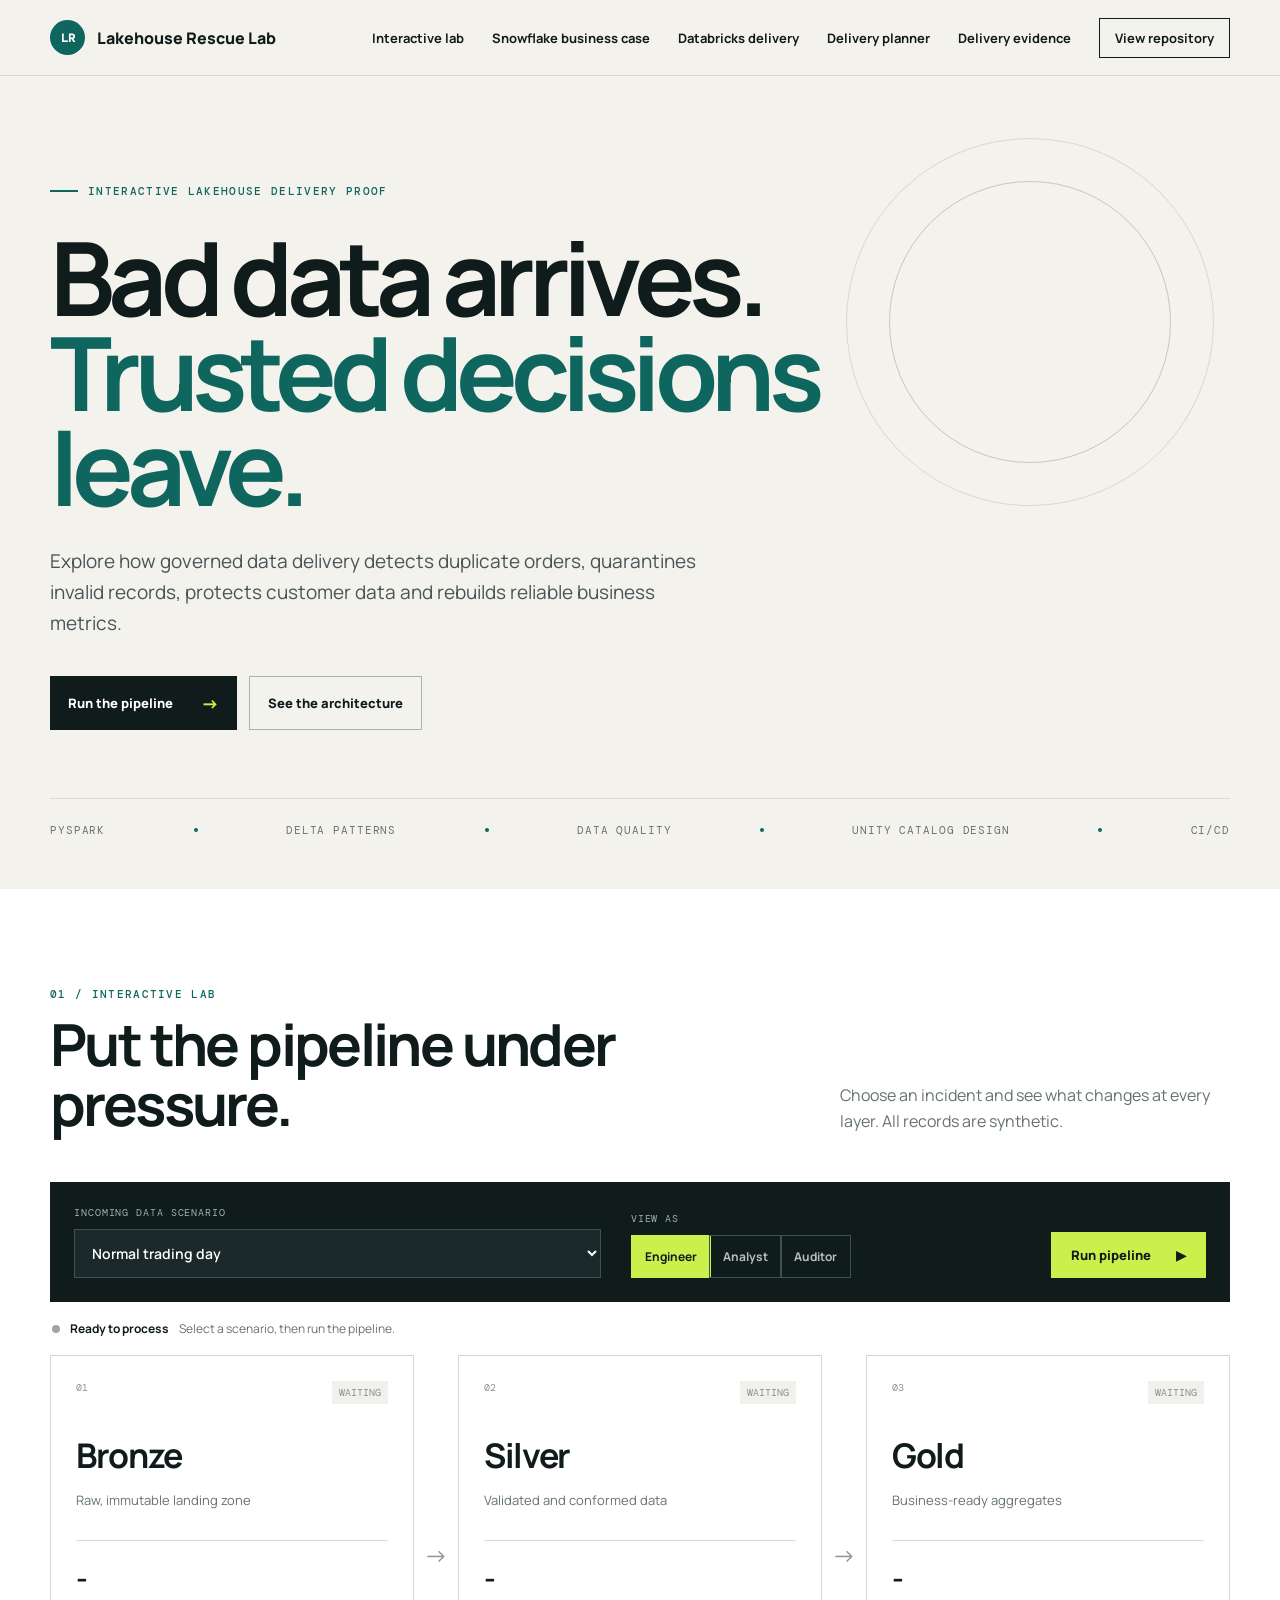
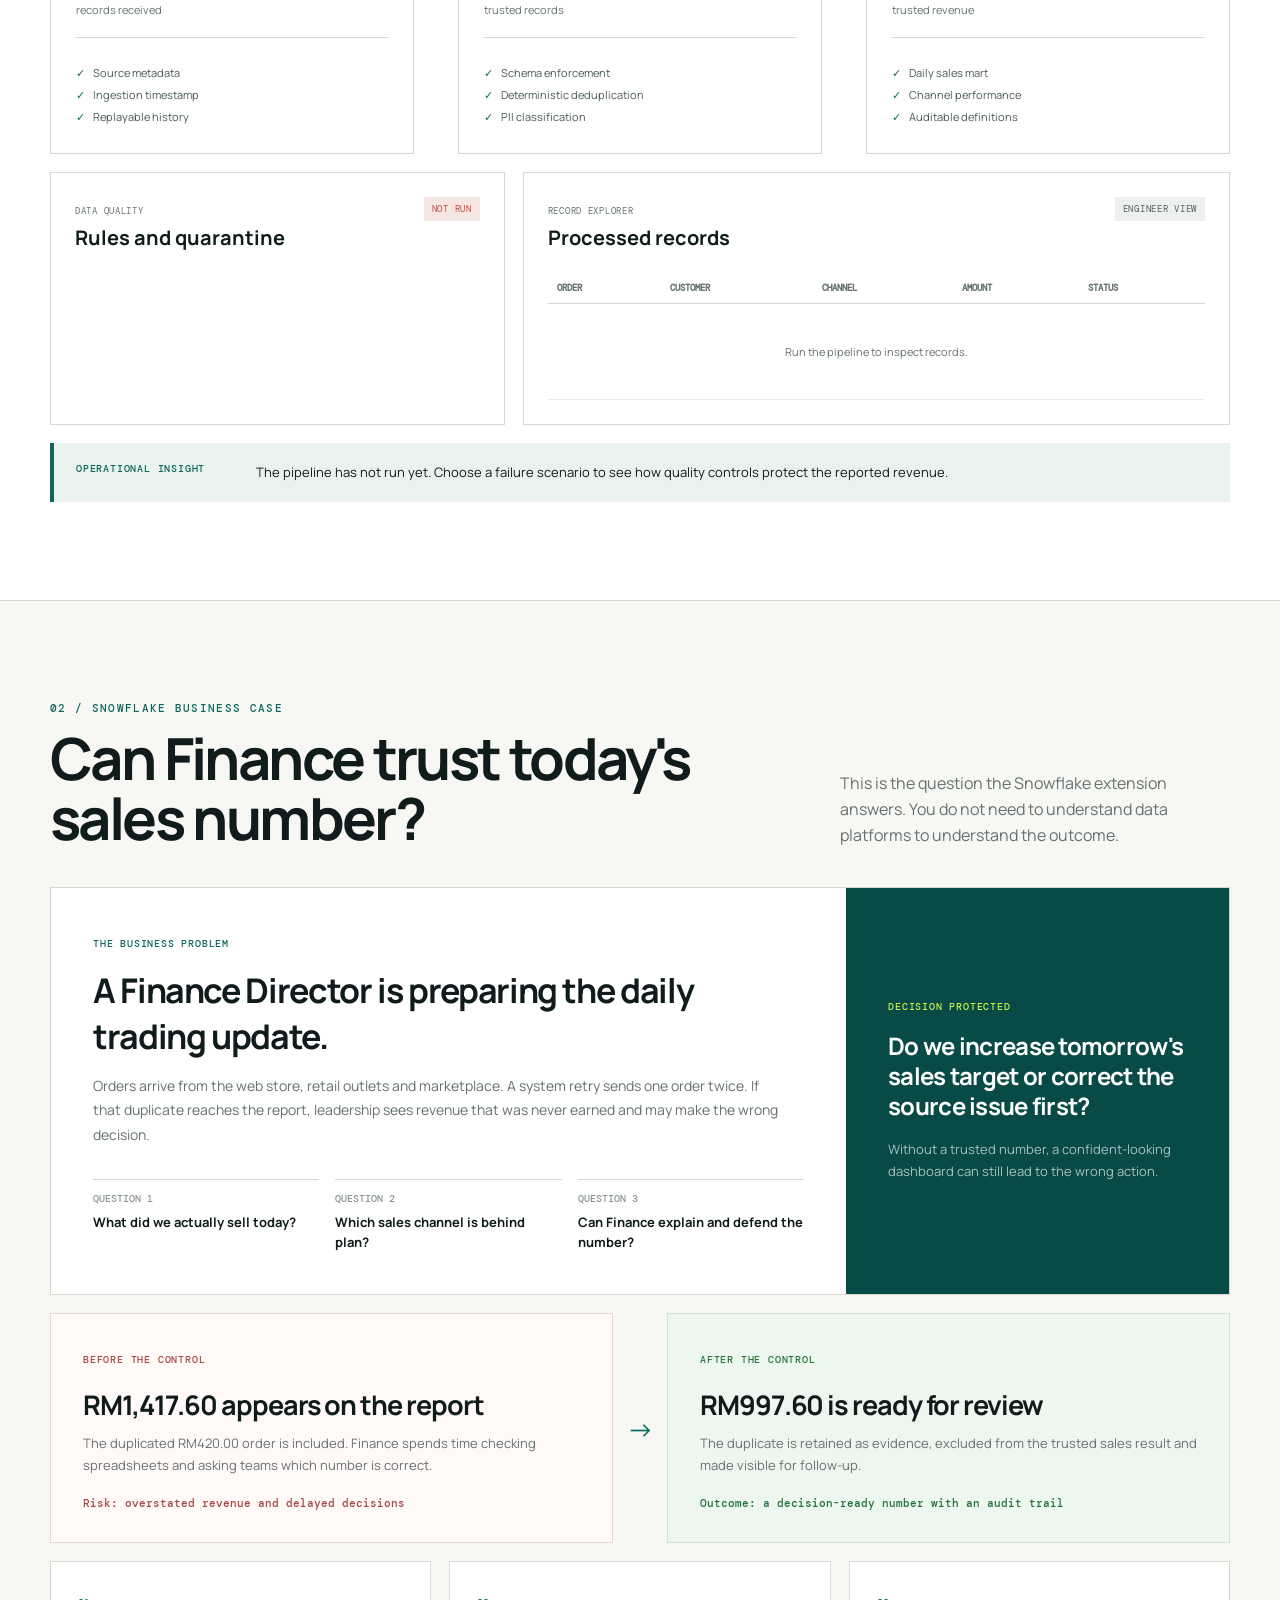
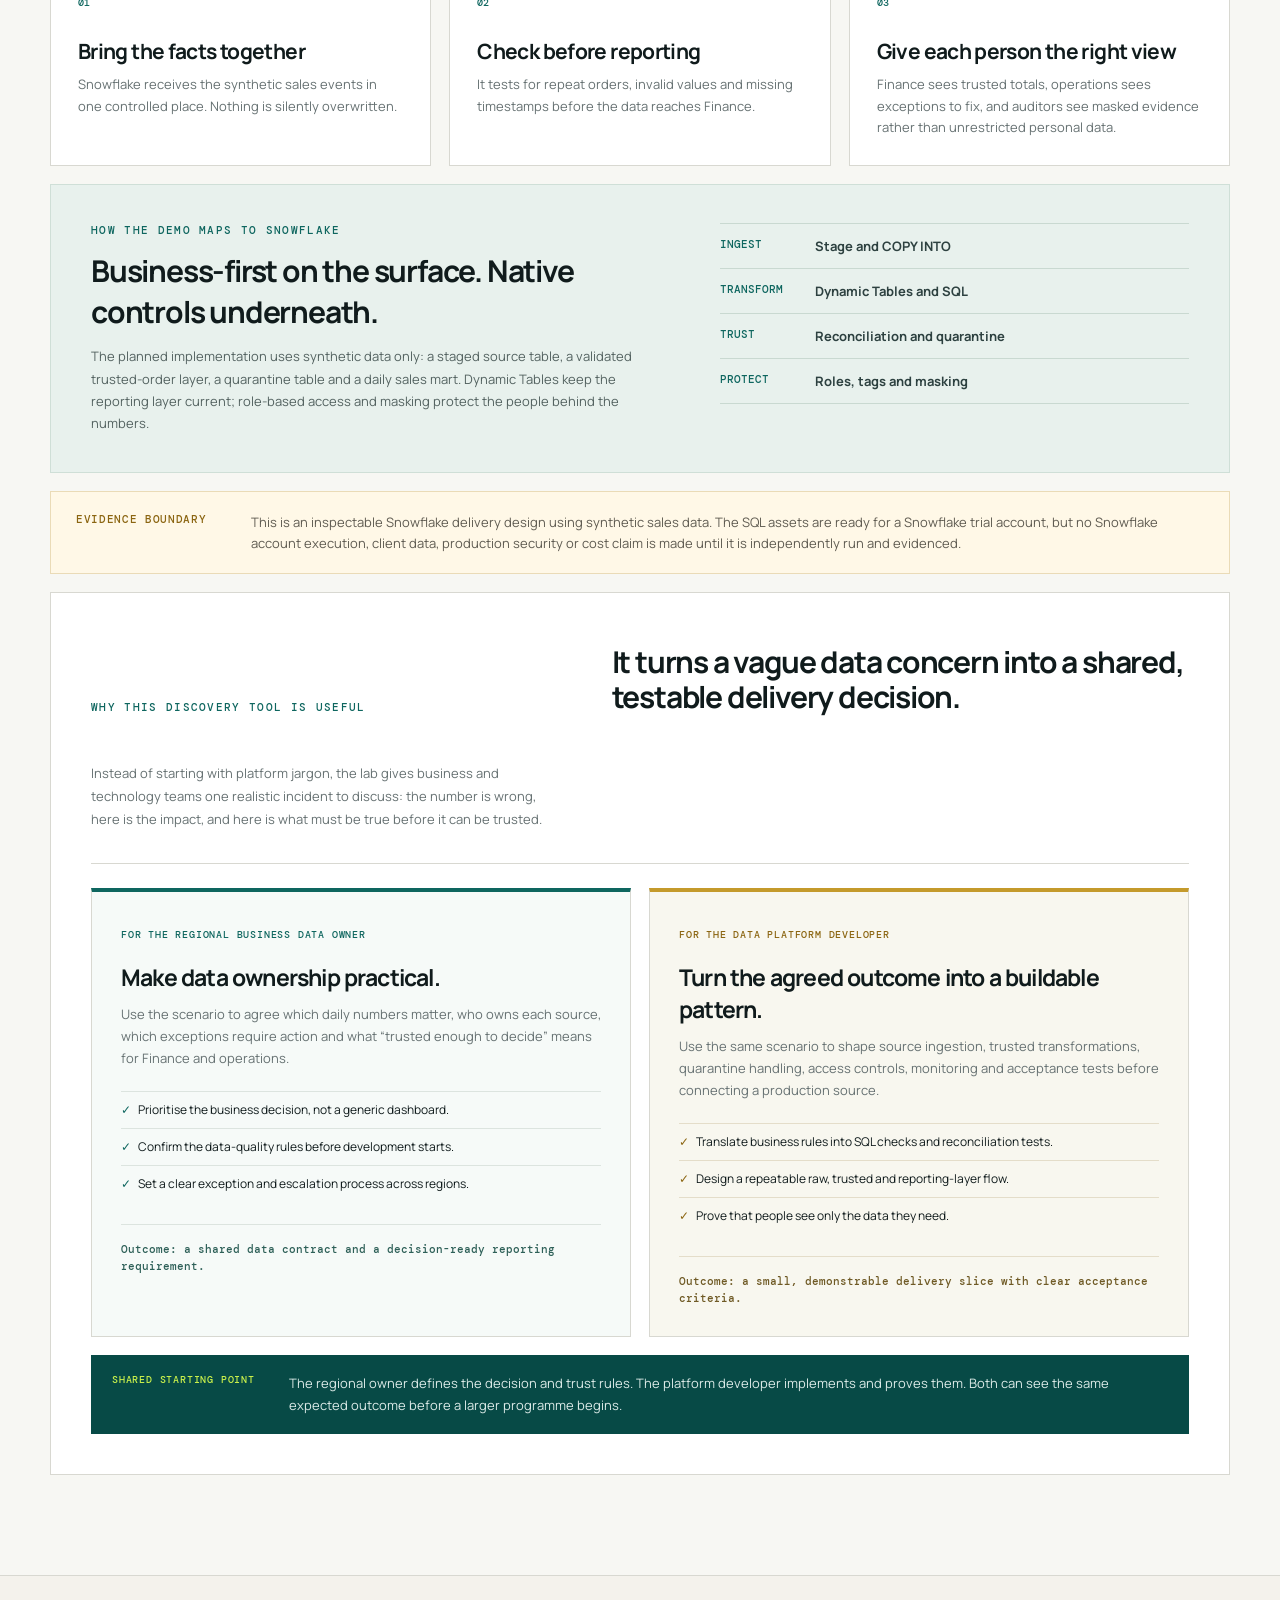
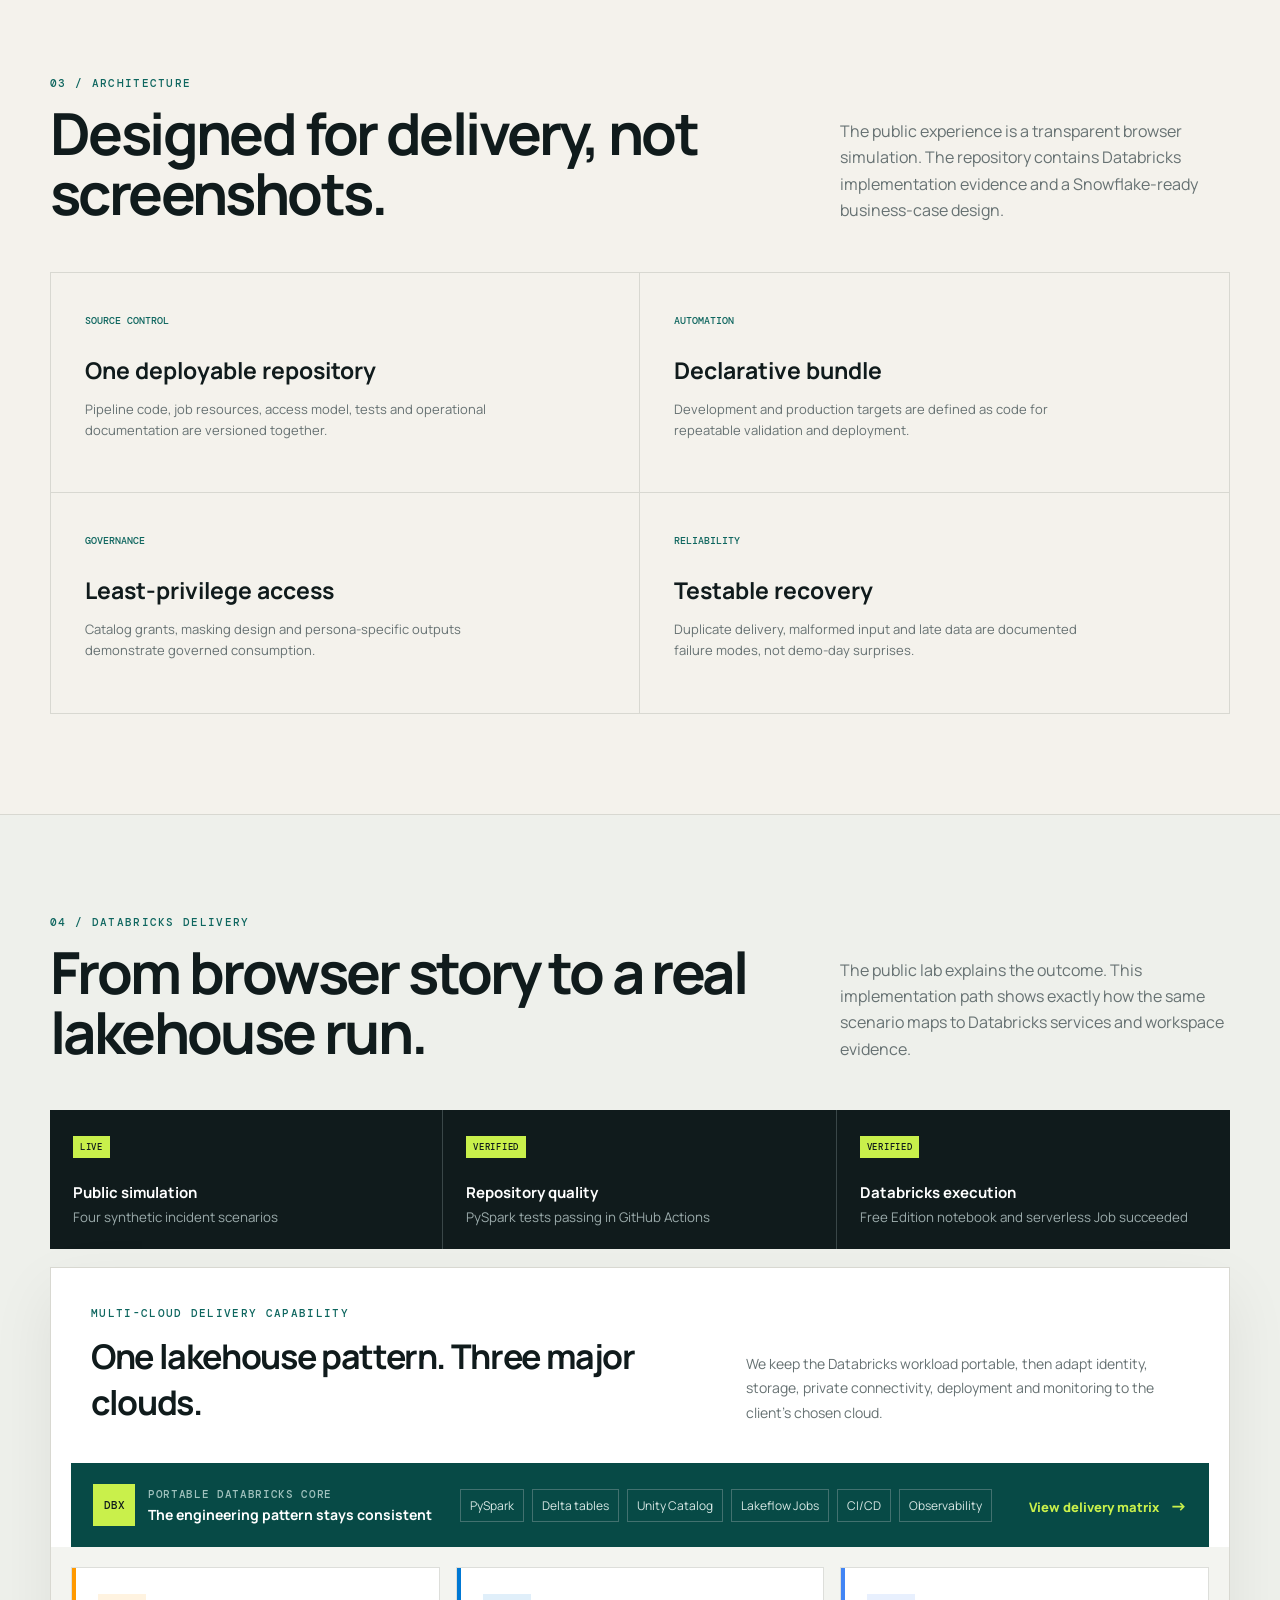
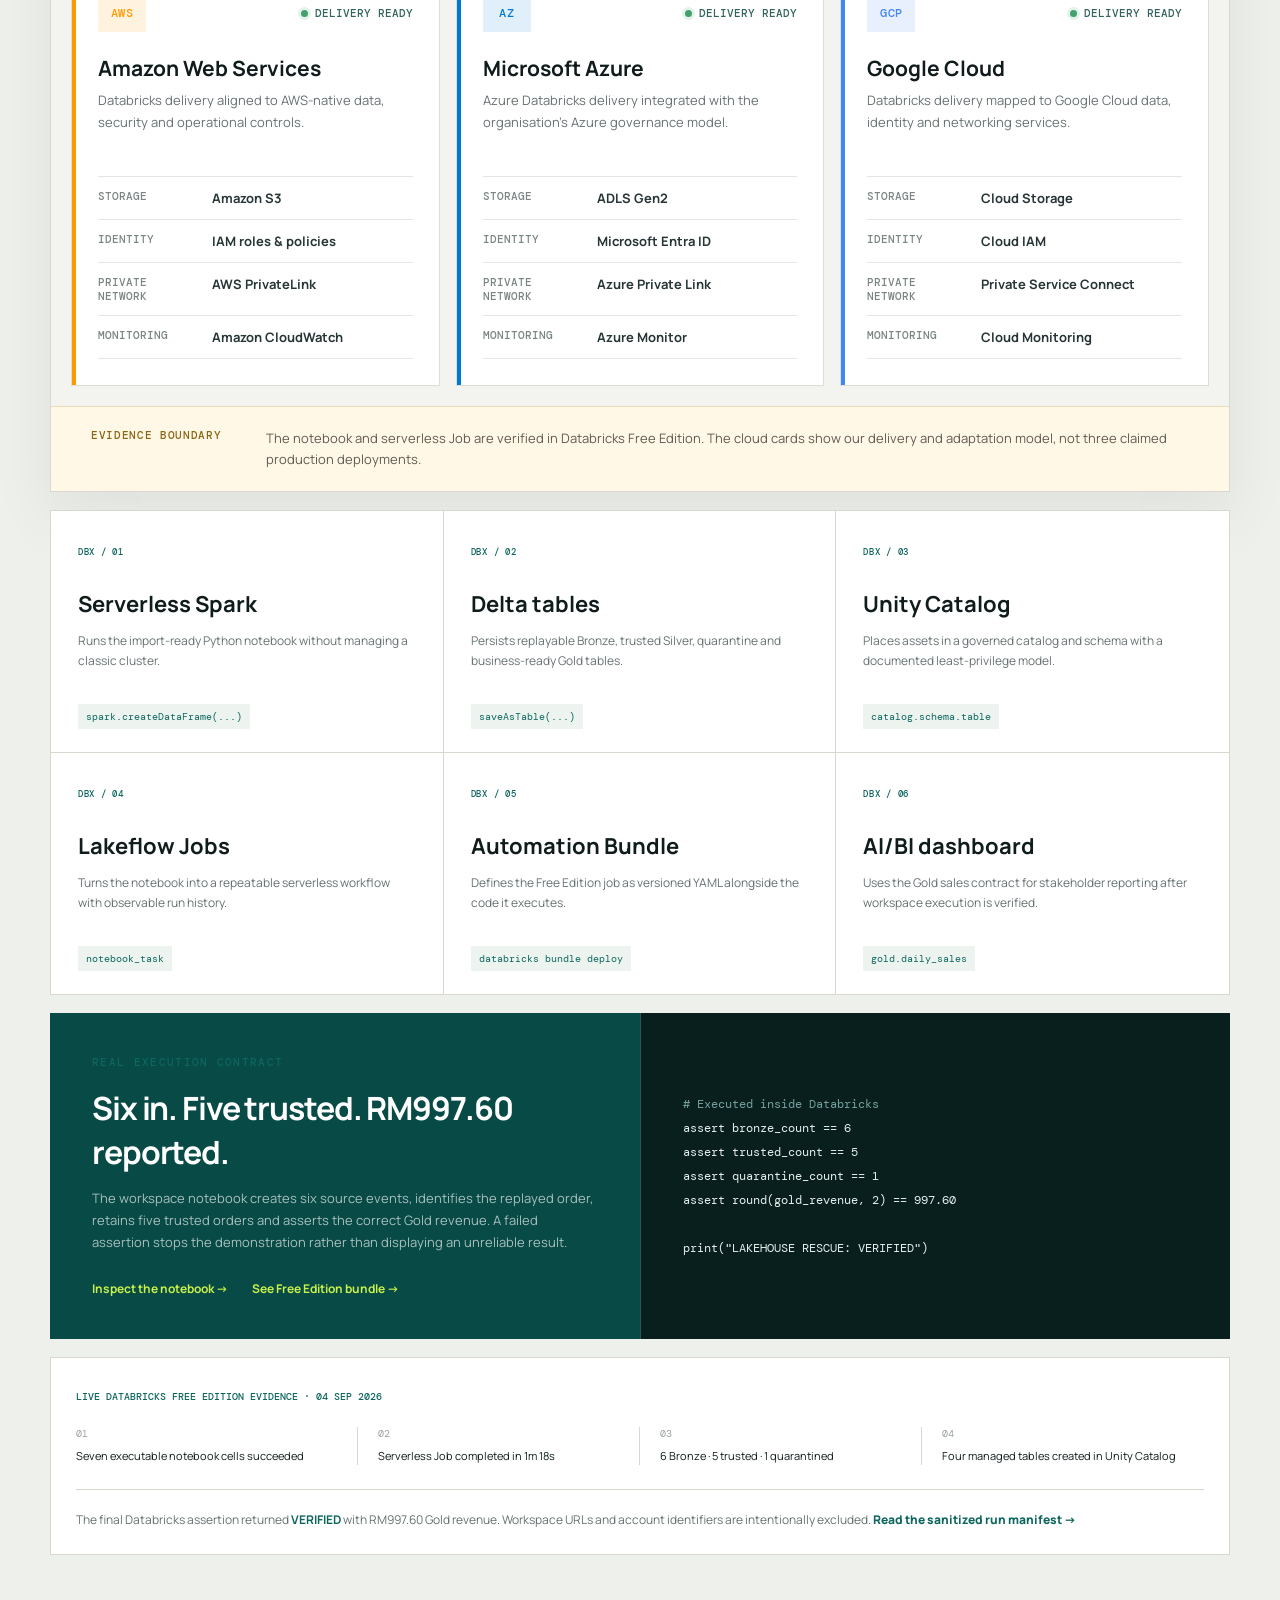
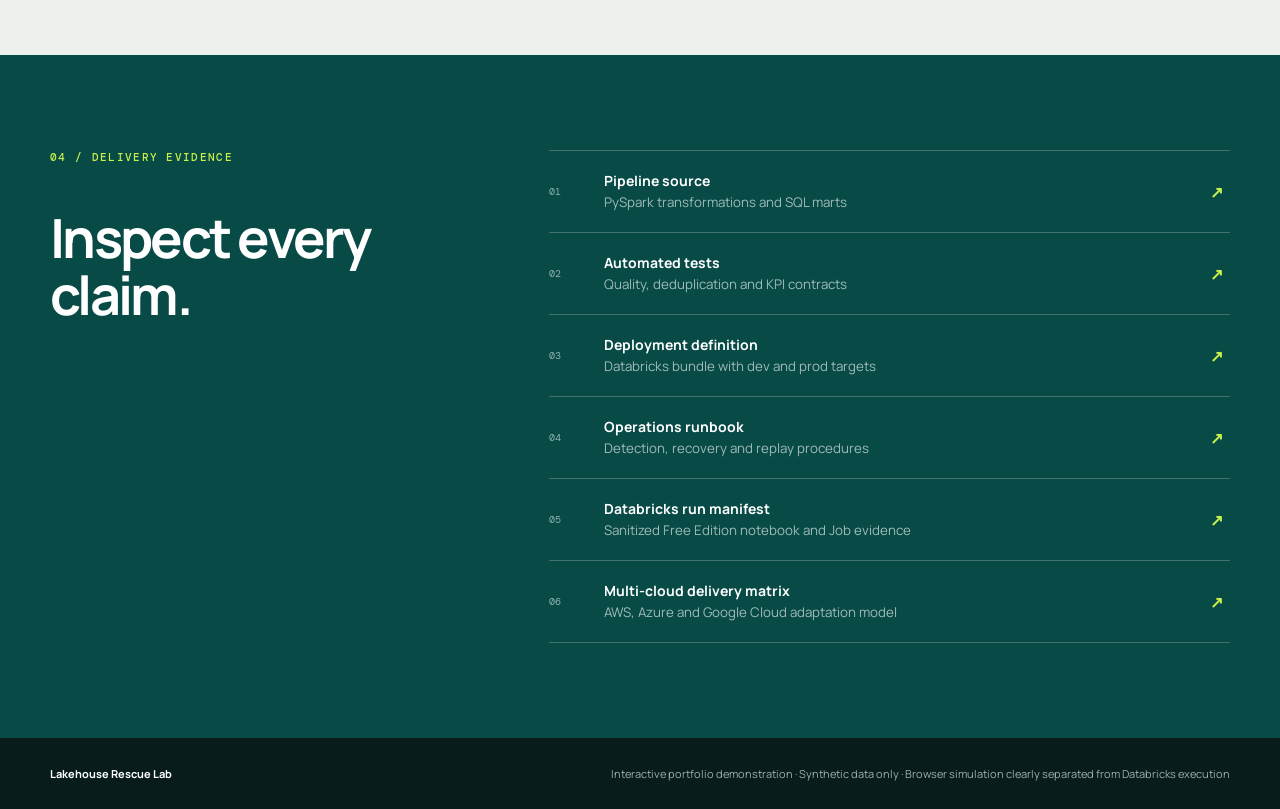
==== commit 148004ee: "Standardize navigation and visible punctuation" ====
--- a/index.html
+++ b/index.html
@@ -80,7 +80,7 @@
             <div class="layer-top"><span class="layer-number">01</span><span class="layer-state">Waiting</span></div>
             <h3>Bronze</h3>
             <p>Raw, immutable landing zone</p>
-            <div class="metric"><strong id="bronzeCount">—</strong><span>records received</span></div>
+            <div class="metric"><strong id="bronzeCount">-</strong><span>records received</span></div>
             <ul><li>Source metadata</li><li>Ingestion timestamp</li><li>Replayable history</li></ul>
           </article>
           <div class="flow-arrow" aria-hidden="true">→</div>
@@ -88,7 +88,7 @@
             <div class="layer-top"><span class="layer-number">02</span><span class="layer-state">Waiting</span></div>
             <h3>Silver</h3>
             <p>Validated and conformed data</p>
-            <div class="metric"><strong id="silverCount">—</strong><span>trusted records</span></div>
+            <div class="metric"><strong id="silverCount">-</strong><span>trusted records</span></div>
             <ul><li>Schema enforcement</li><li>Deterministic deduplication</li><li>PII classification</li></ul>
           </article>
           <div class="flow-arrow" aria-hidden="true">→</div>
@@ -96,7 +96,7 @@
             <div class="layer-top"><span class="layer-number">03</span><span class="layer-state">Waiting</span></div>
             <h3>Gold</h3>
             <p>Business-ready aggregates</p>
-            <div class="metric"><strong id="goldRevenue">—</strong><span>trusted revenue</span></div>
+            <div class="metric"><strong id="goldRevenue">-</strong><span>trusted revenue</span></div>
             <ul><li>Daily sales mart</li><li>Channel performance</li><li>Auditable definitions</li></ul>
           </article>
         </div>
@@ -231,7 +231,7 @@
         <article><span>Source control</span><h3>One deployable repository</h3><p>Pipeline code, job resources, access model, tests and operational documentation are versioned together.</p></article>
         <article><span>Automation</span><h3>Declarative bundle</h3><p>Development and production targets are defined as code for repeatable validation and deployment.</p></article>
         <article><span>Governance</span><h3>Least-privilege access</h3><p>Catalog grants, masking design and persona-specific outputs demonstrate governed consumption.</p></article>
-        <article><span>Reliability</span><h3>Testable recovery</h3><p>Duplicate delivery, malformed input and late data are documented failure modes—not demo-day surprises.</p></article>
+        <article><span>Reliability</span><h3>Testable recovery</h3><p>Duplicate delivery, malformed input and late data are documented failure modes, not demo-day surprises.</p></article>
       </div>
     </section>
 
@@ -309,7 +309,7 @@
 
           <aside class="cloud-proof-note" aria-label="Evidence boundary">
             <span>Evidence boundary</span>
-            <p>The notebook and serverless Job are verified in Databricks Free Edition. The cloud cards show our delivery and adaptation model—not three claimed production deployments.</p>
+            <p>The notebook and serverless Job are verified in Databricks Free Edition. The cloud cards show our delivery and adaptation model, not three claimed production deployments.</p>
           </aside>
         </div>
 
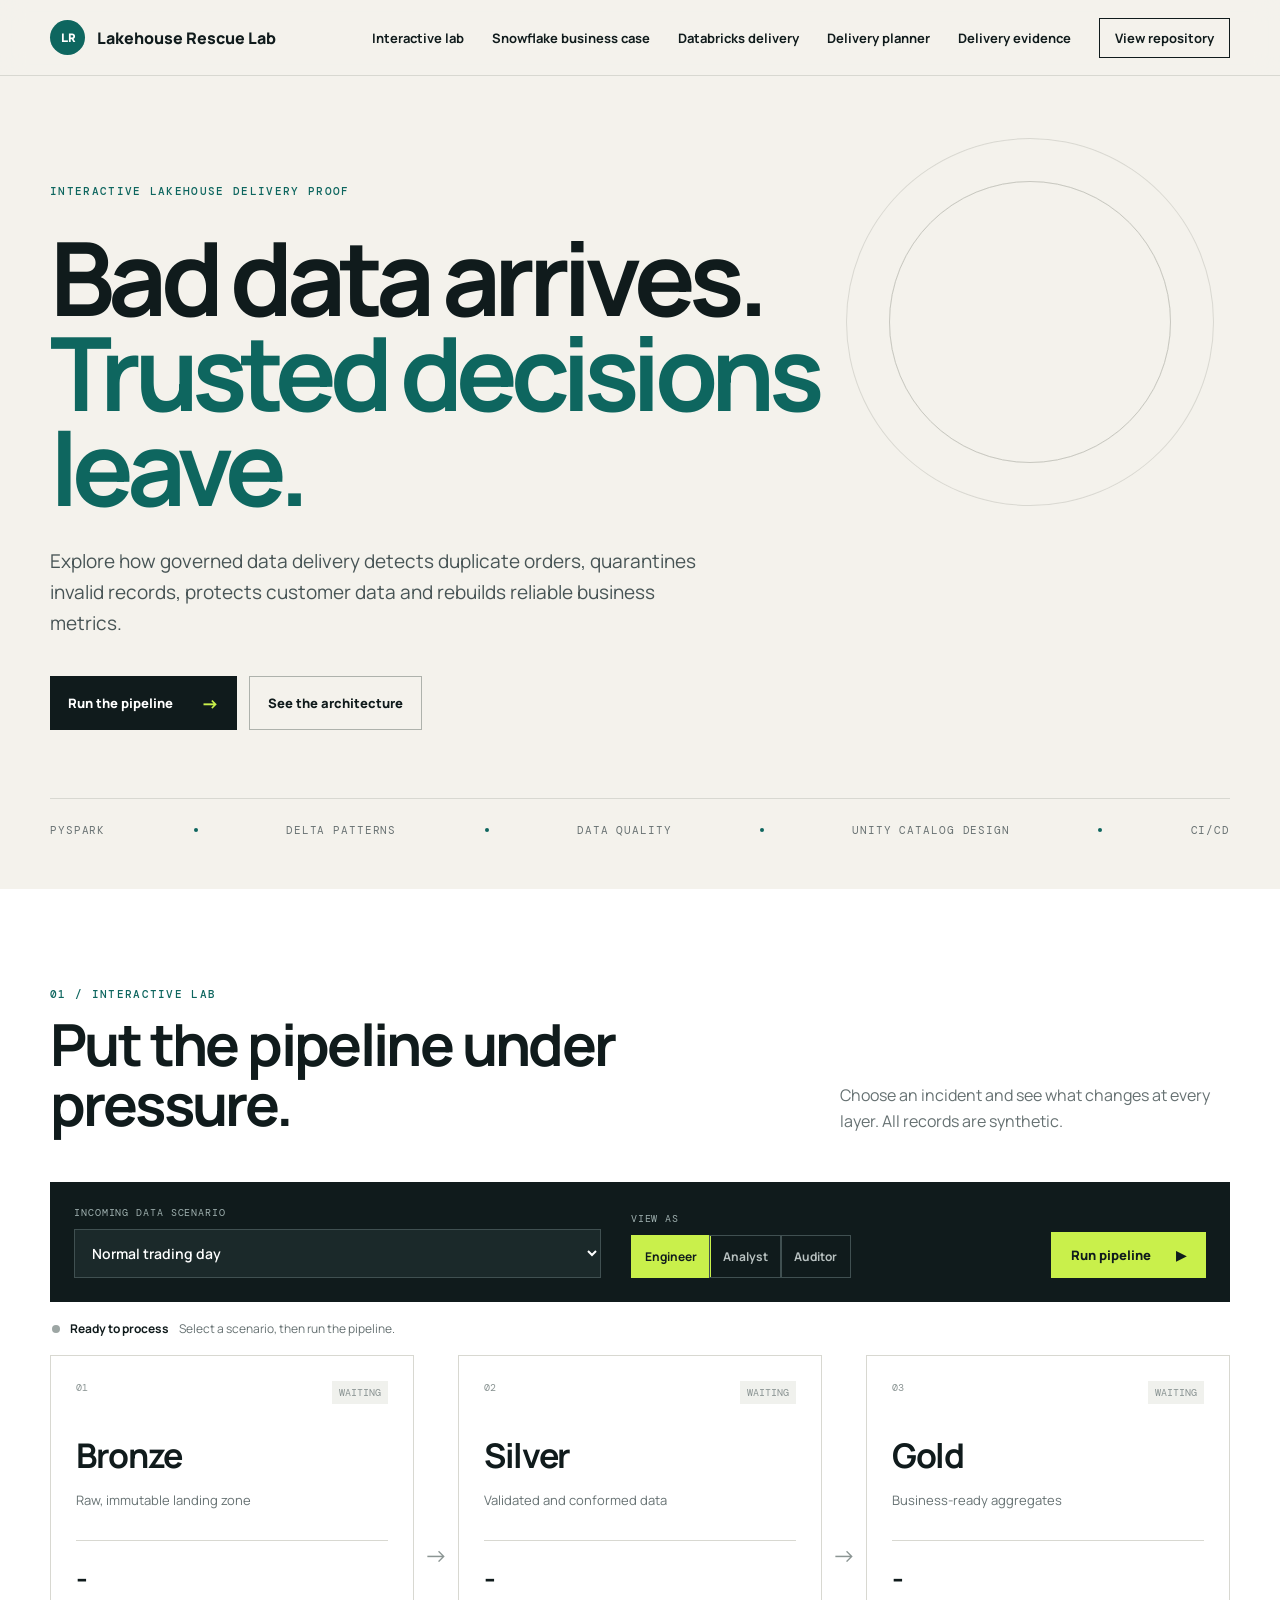
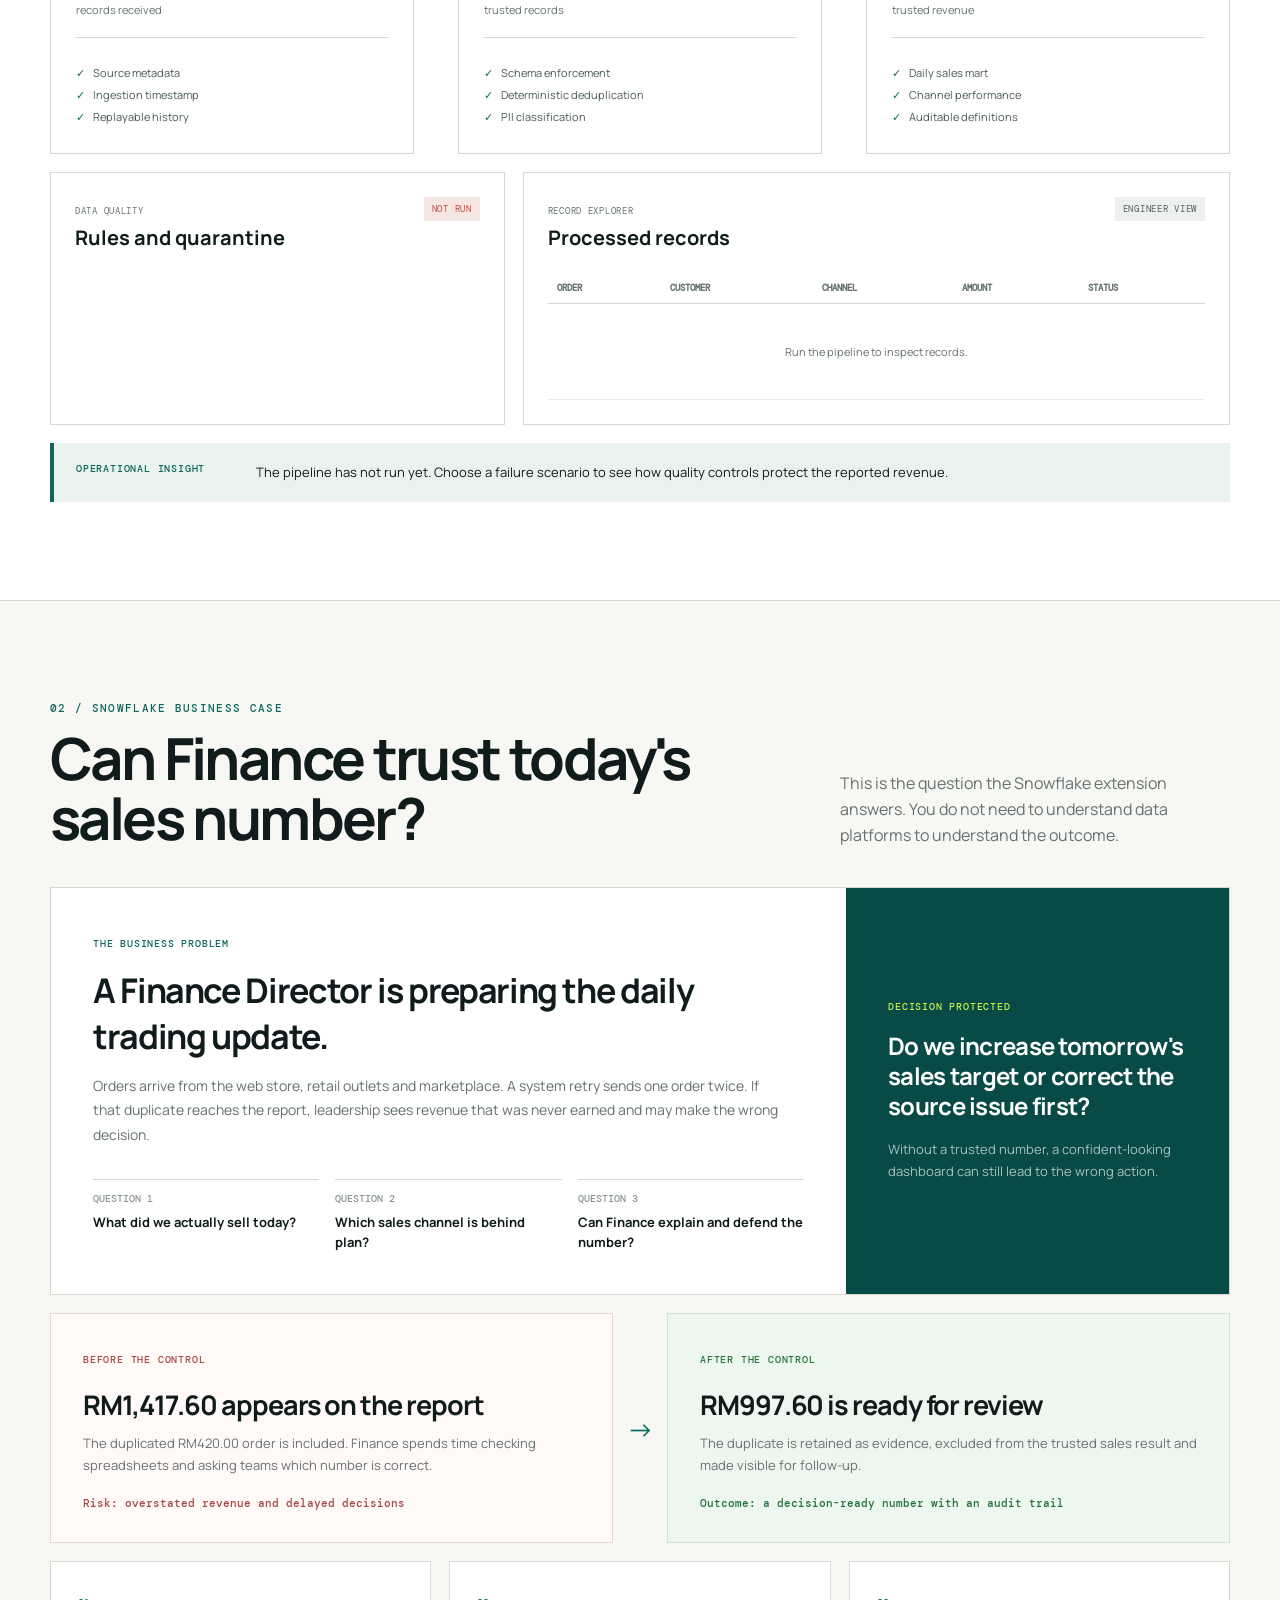
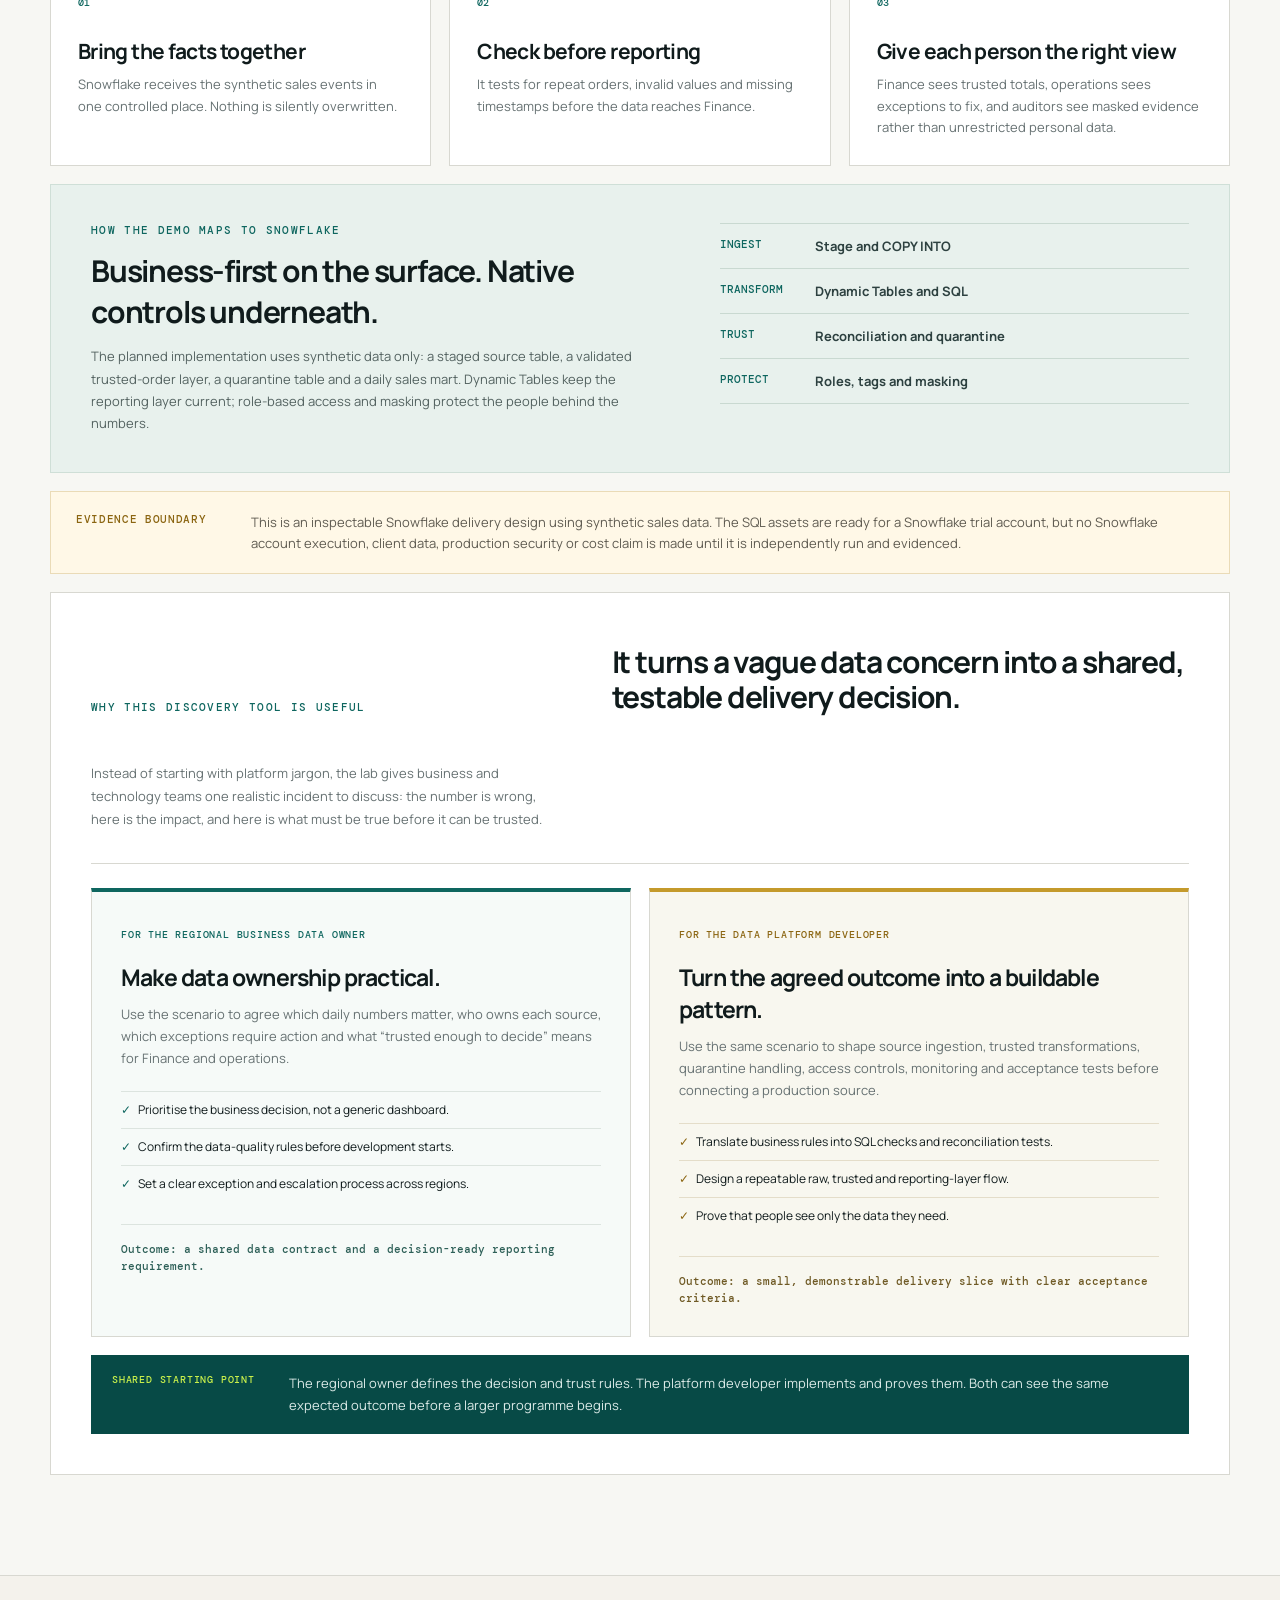
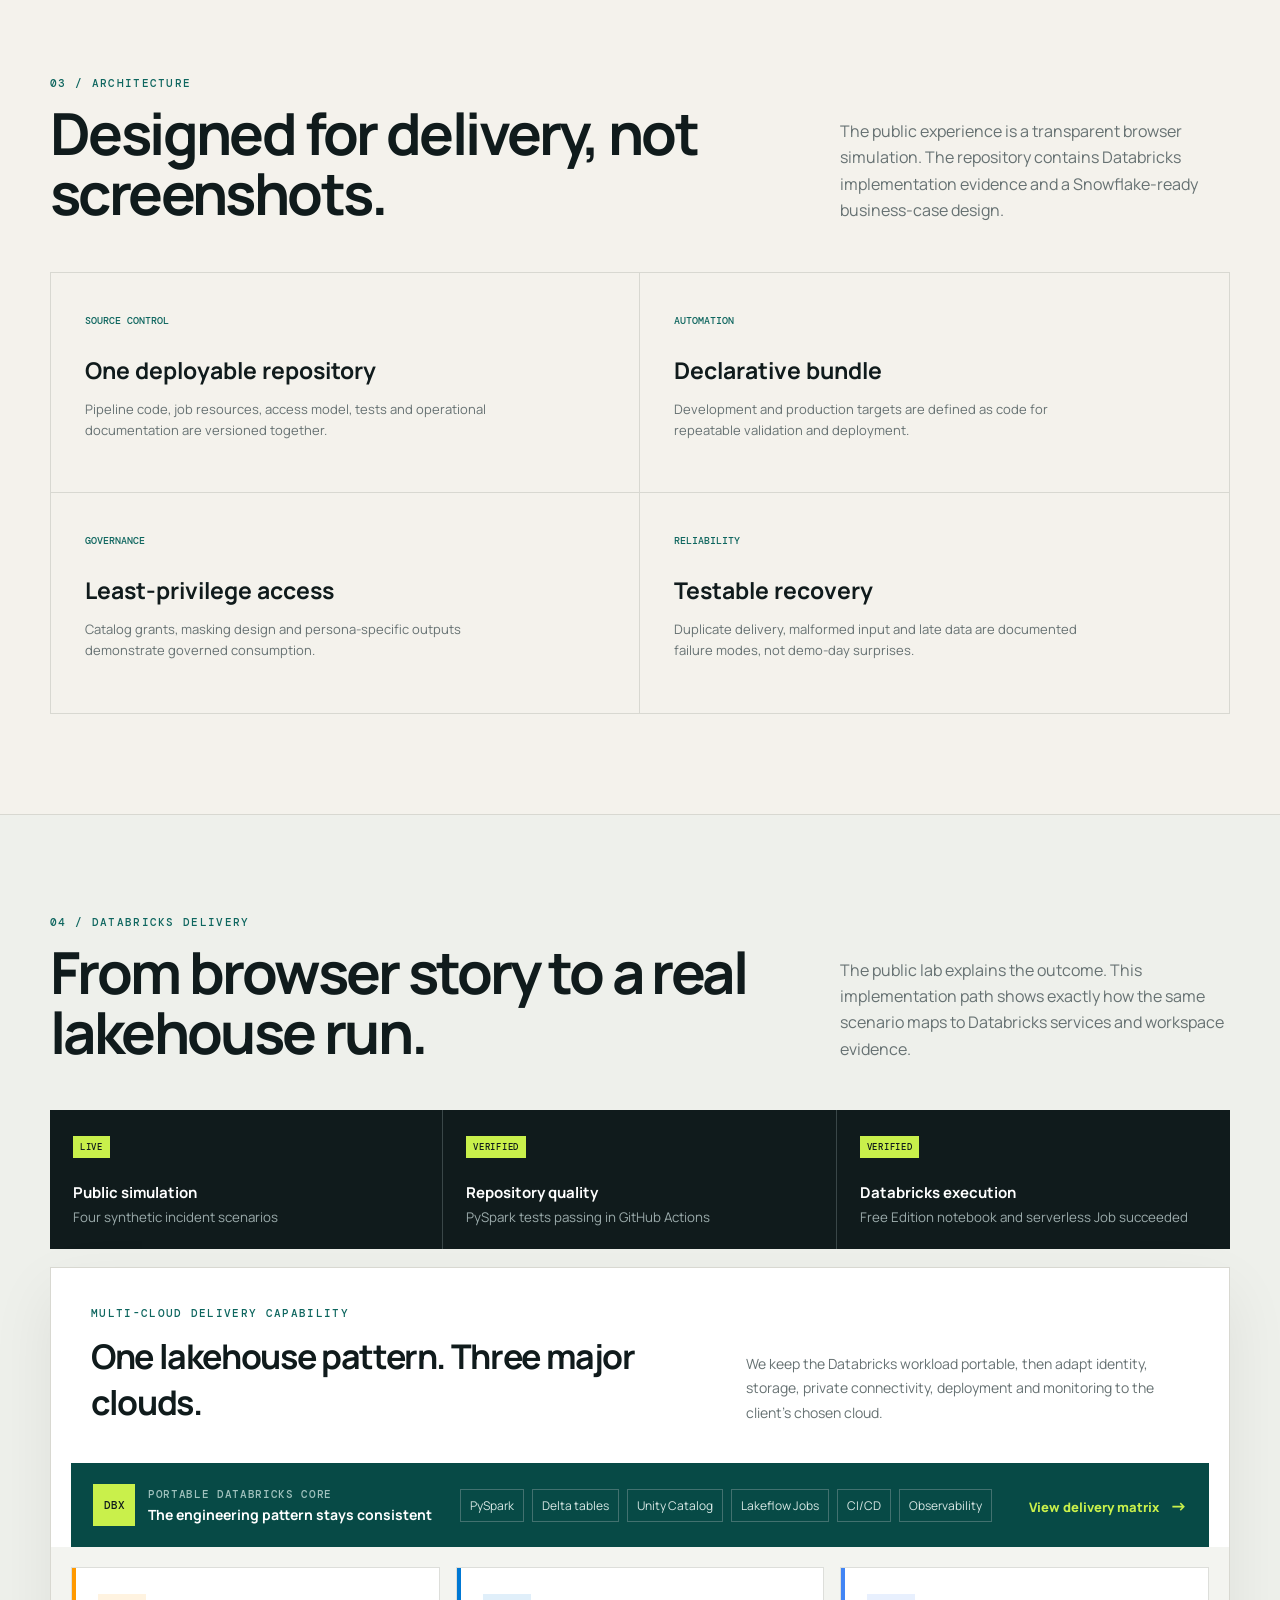
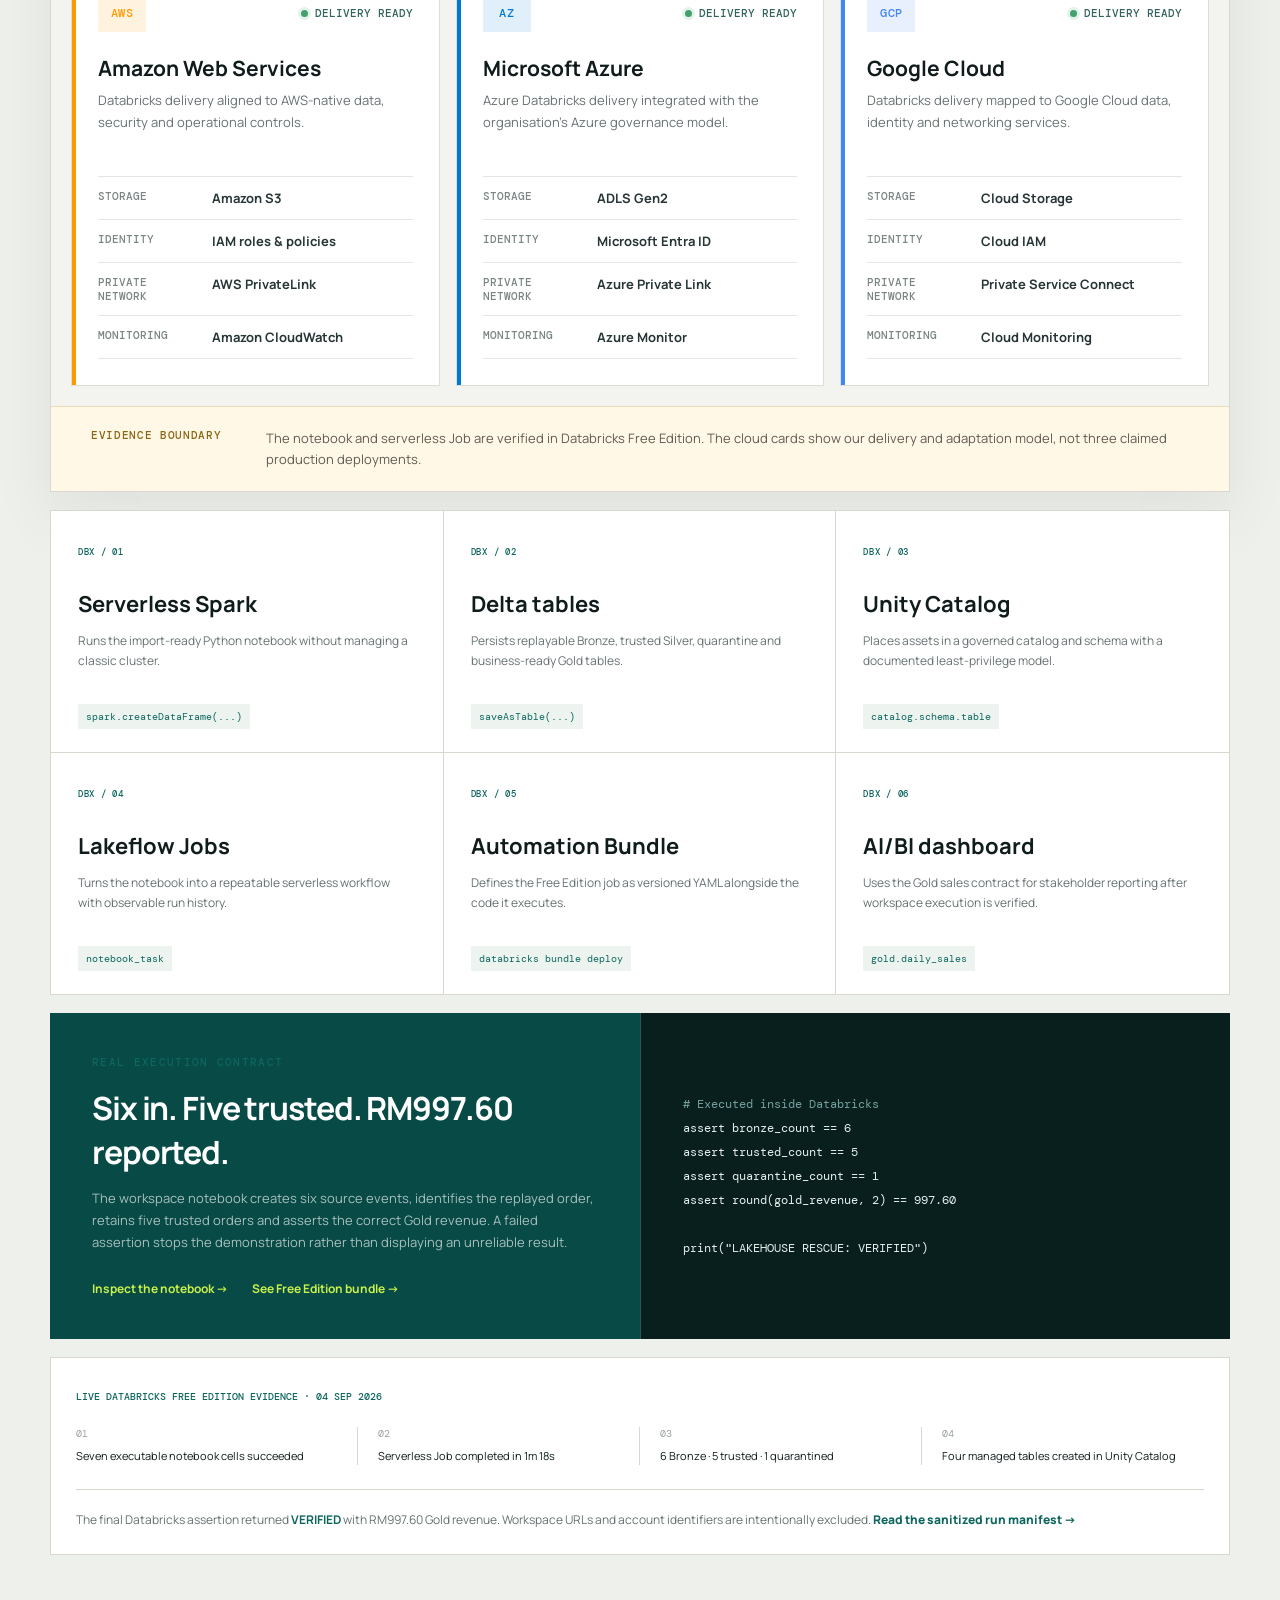
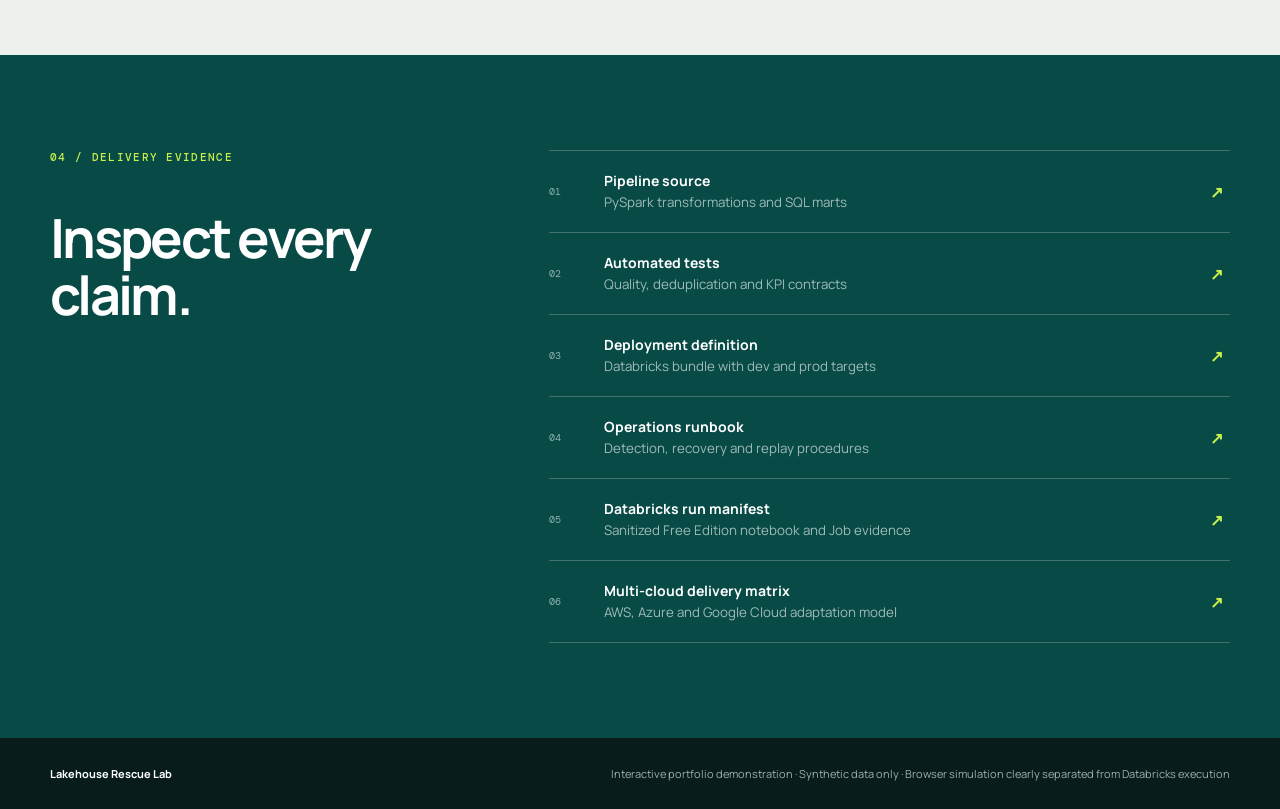
==== commit 004b4875: "Remove decorative eyebrow rules" ====
--- a/index.html
+++ b/index.html
@@ -28,7 +28,7 @@
 
   <main id="top">
     <section class="hero shell">
-      <div class="eyebrow"><span></span> Interactive lakehouse delivery proof</div>
+      <div class="eyebrow">Interactive lakehouse delivery proof</div>
       <h1>Bad data arrives.<br><em>Trusted decisions leave.</em></h1>
       <p class="hero-copy">Explore how governed data delivery detects duplicate orders, quarantines invalid records, protects customer data and rebuilds reliable business metrics.</p>
       <div class="hero-actions">
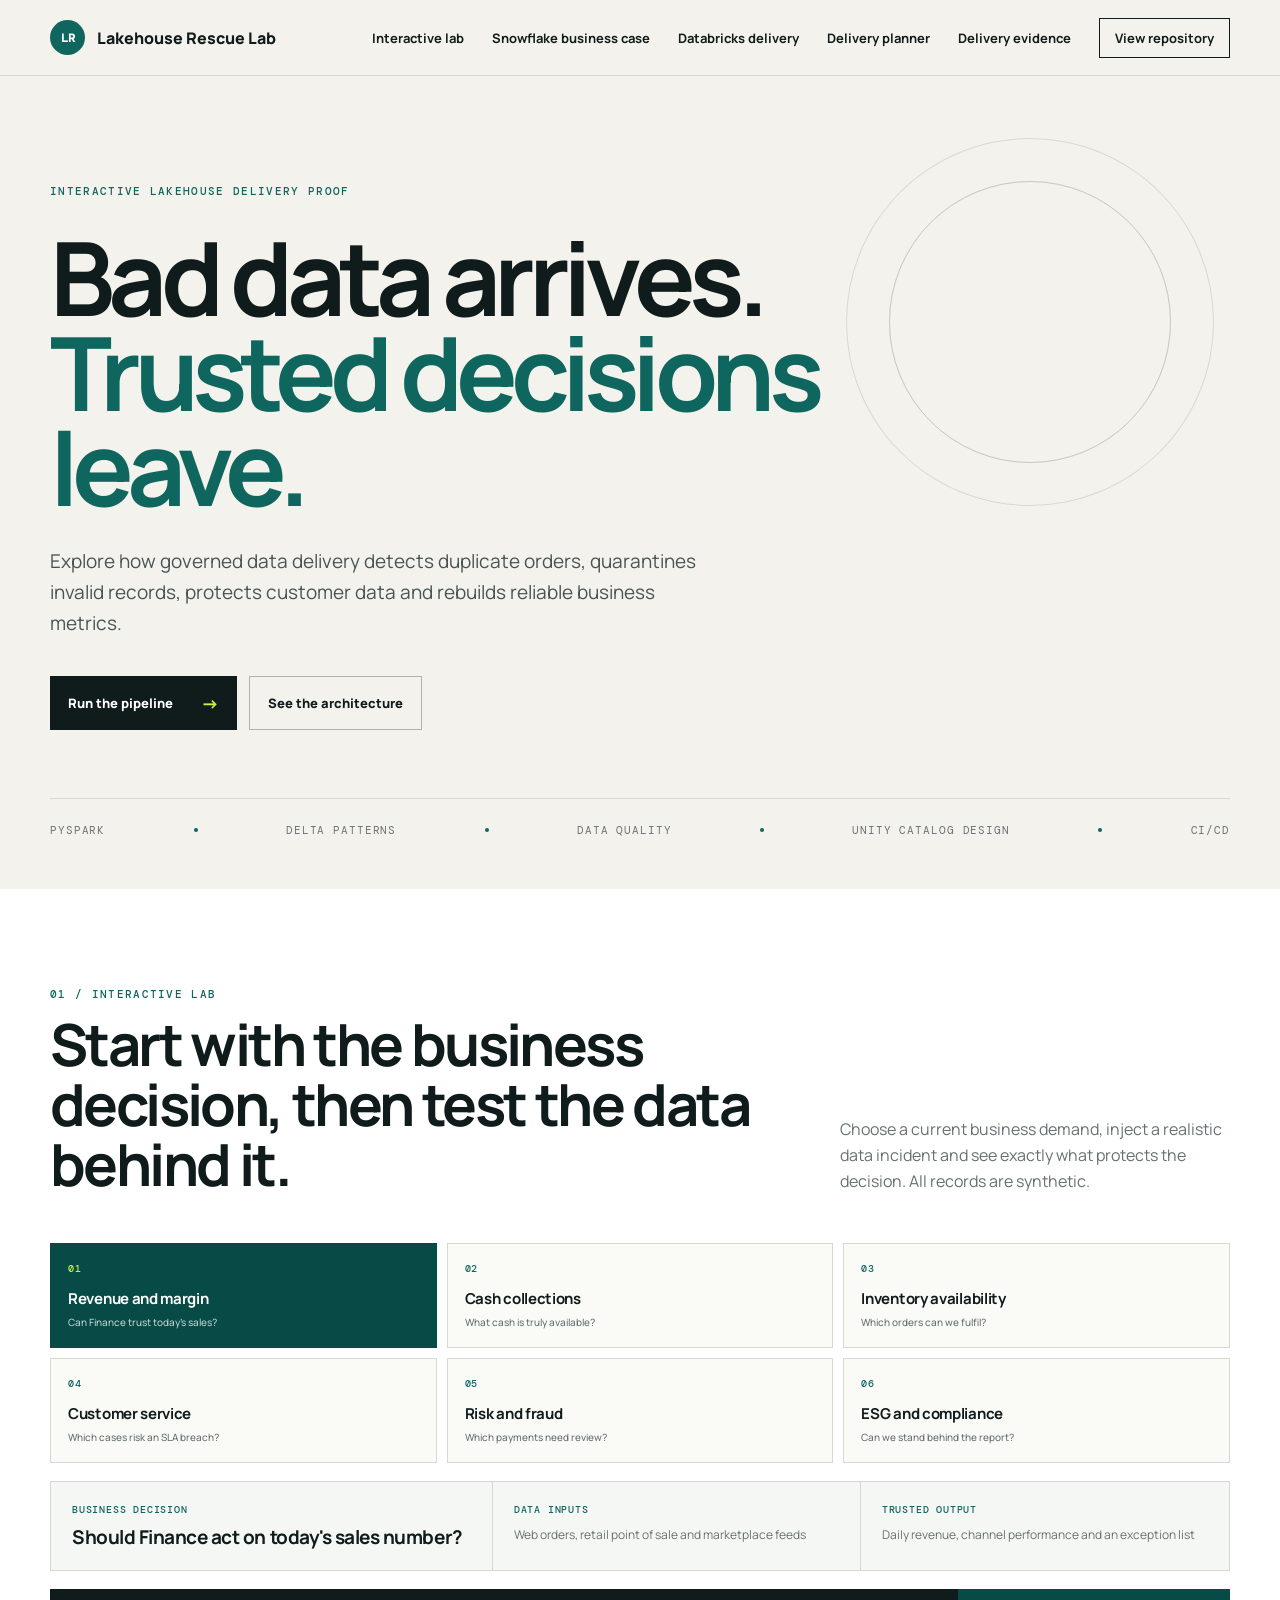
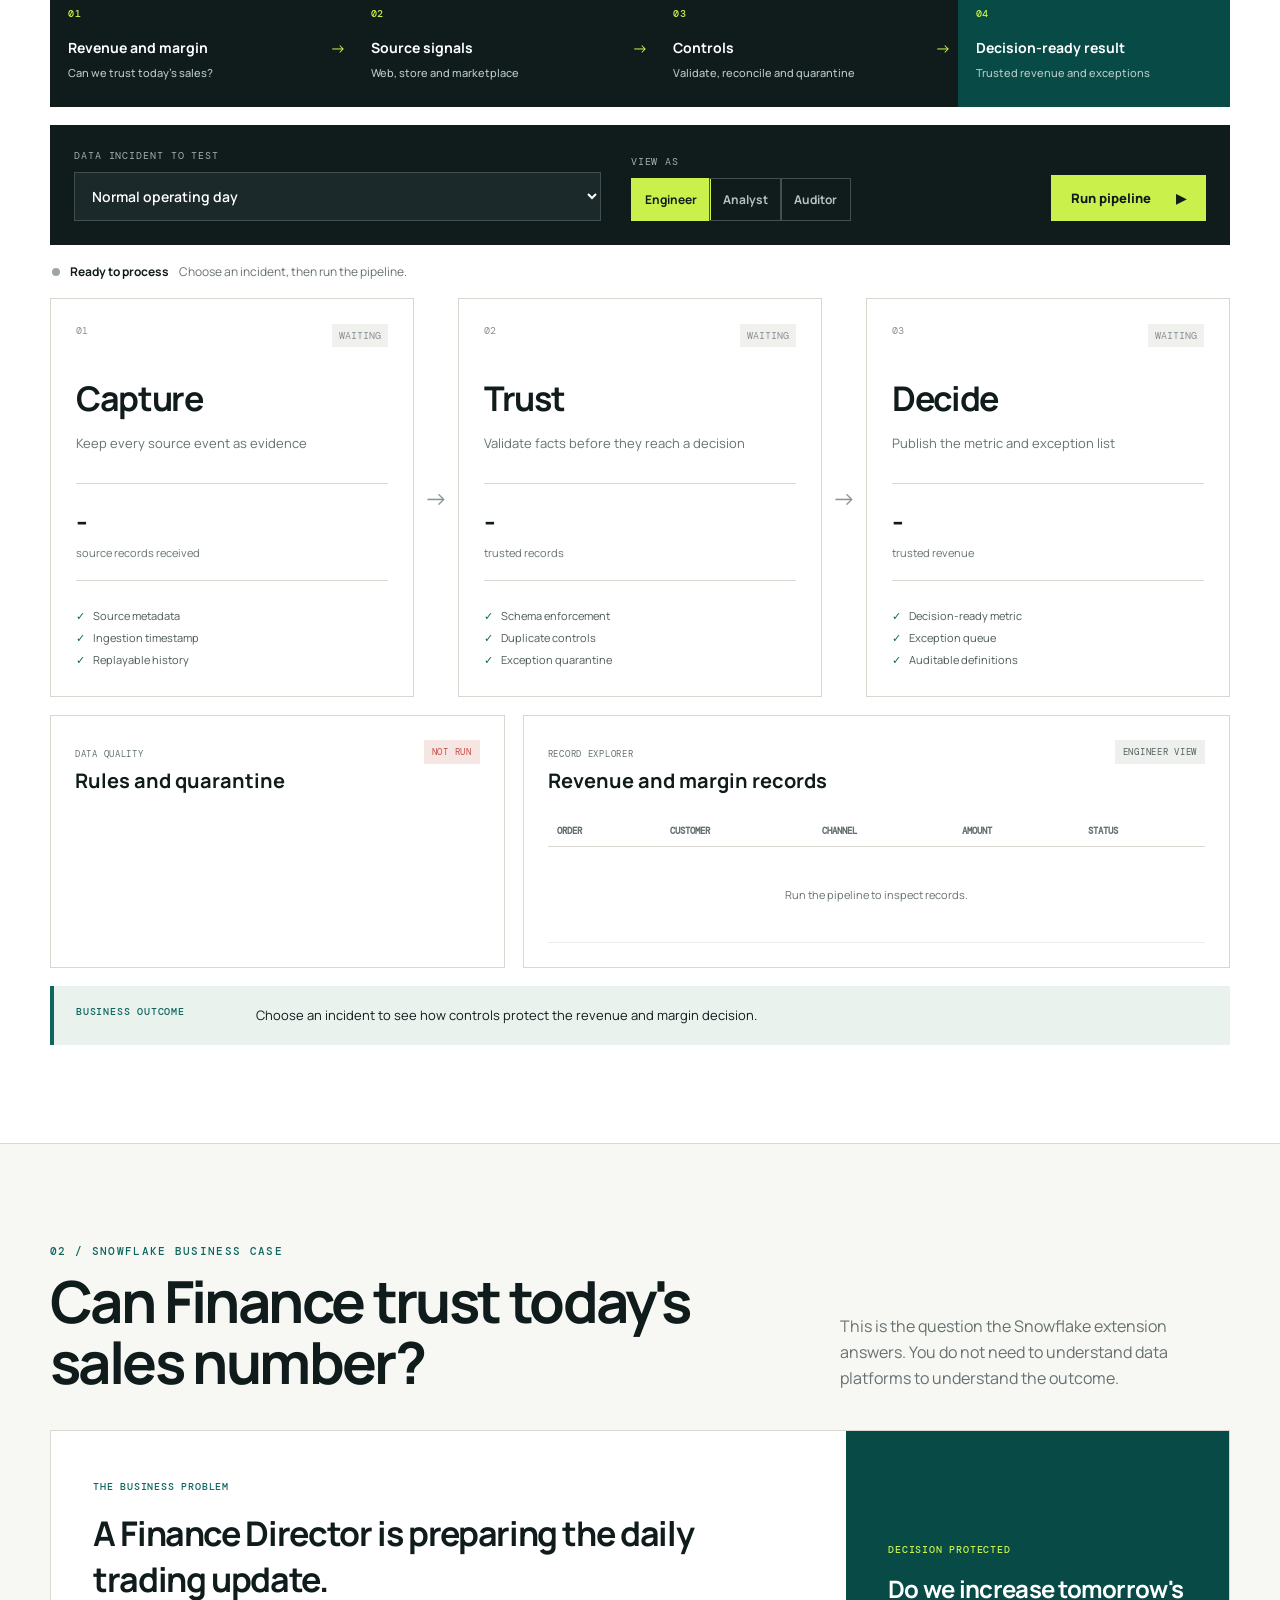
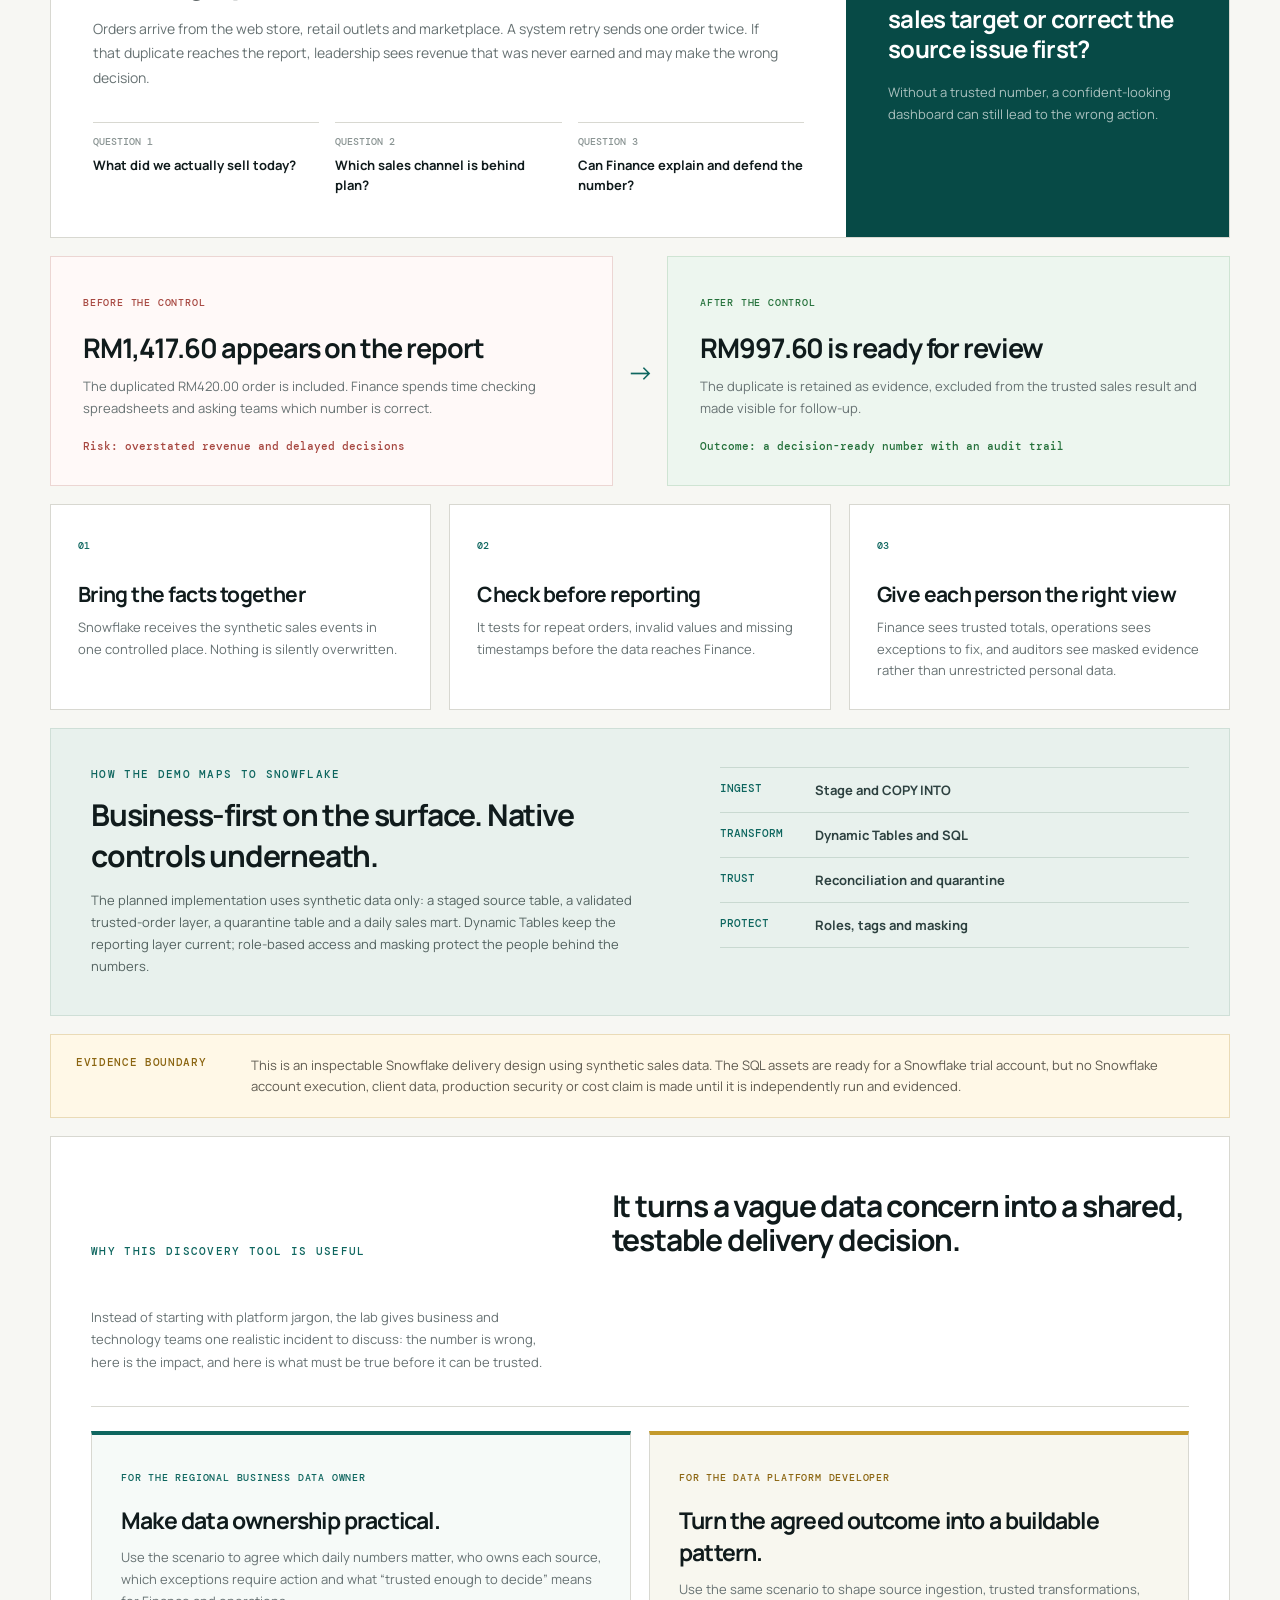
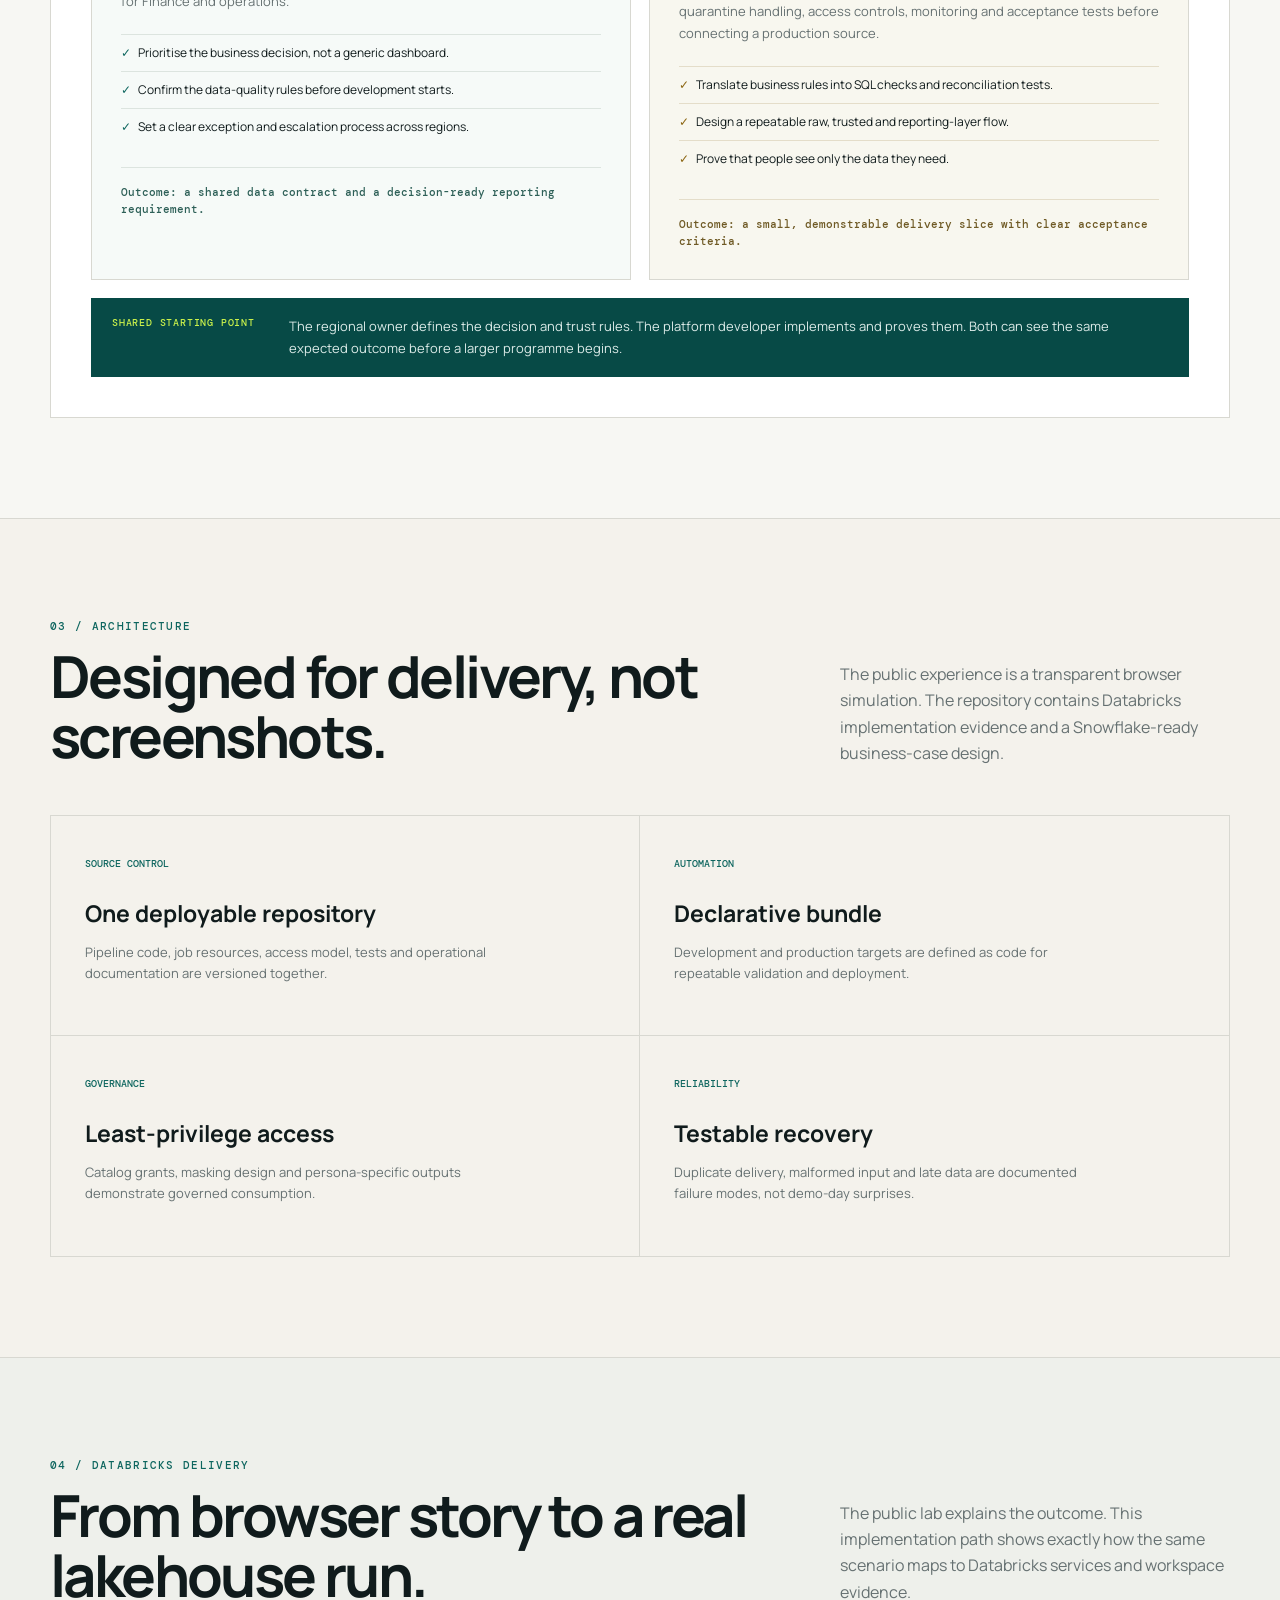
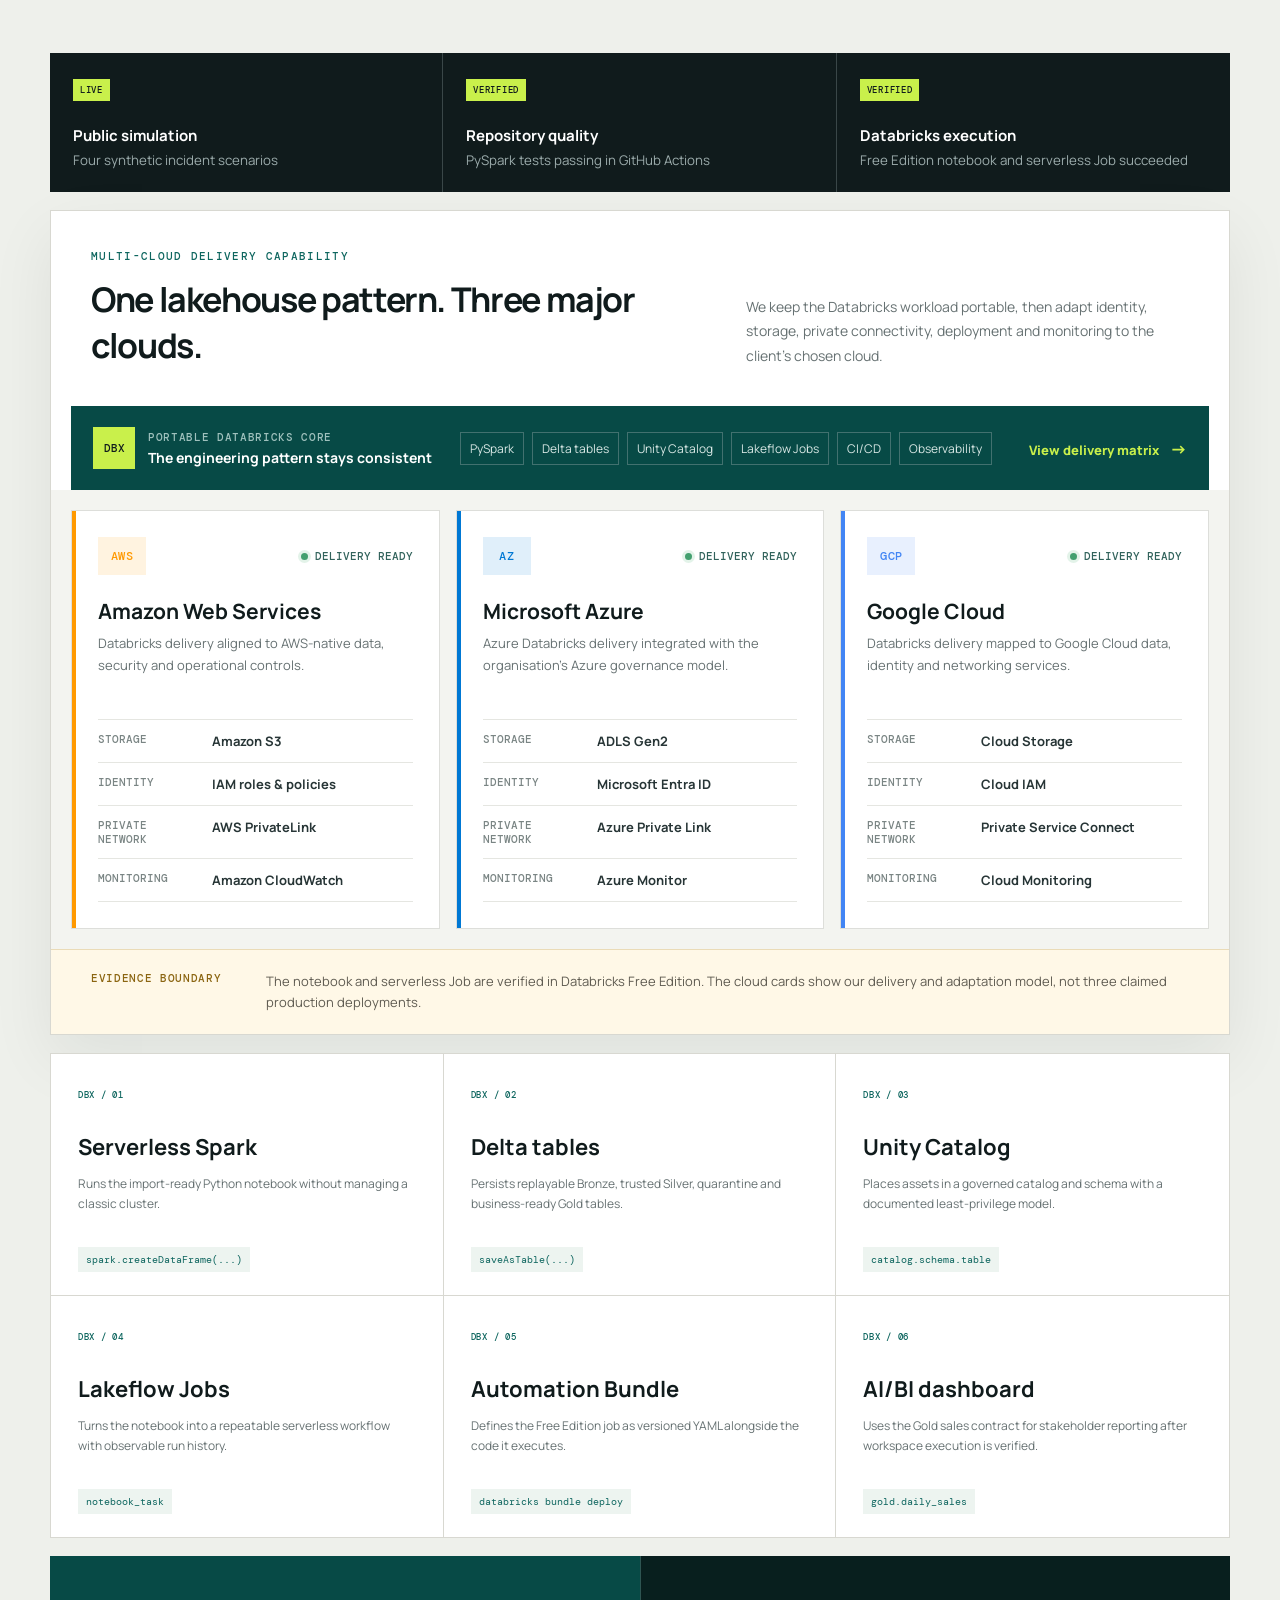
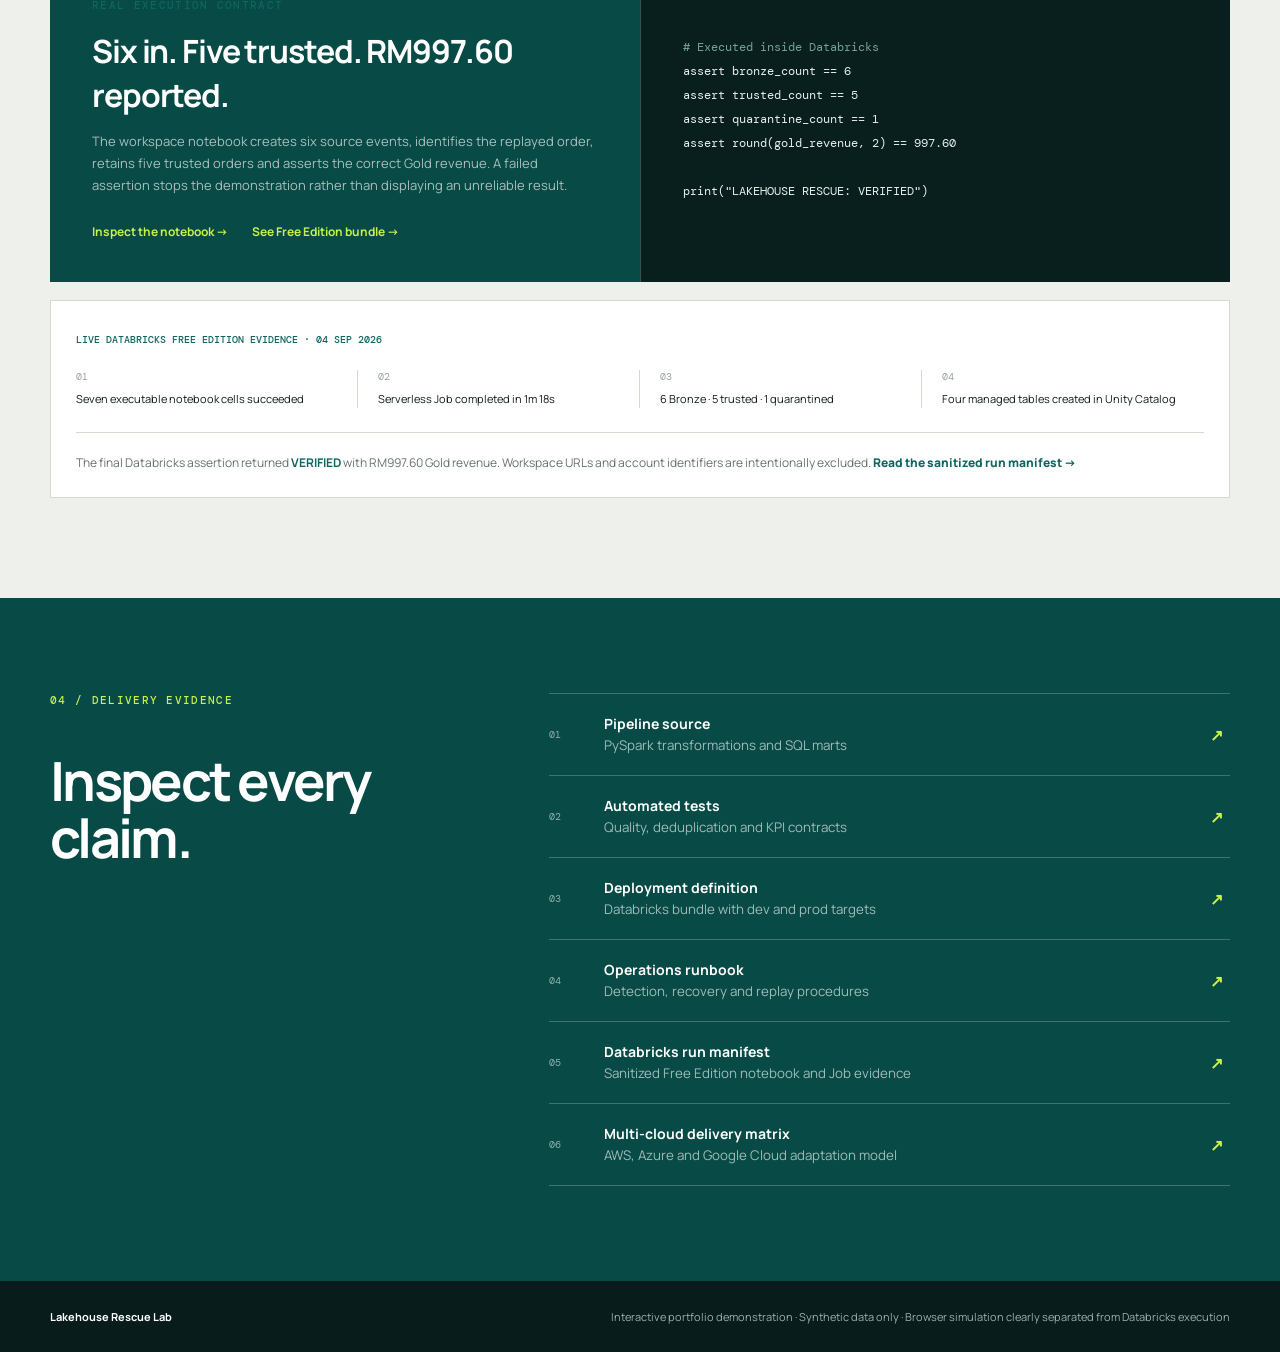
==== commit b85dc6c4: "Expand interactive business demand lab" ====
--- a/index.html
+++ b/index.html
@@ -45,19 +45,44 @@
         <div class="section-heading">
           <div>
             <div class="kicker">01 / Interactive lab</div>
-            <h2>Put the pipeline under pressure.</h2>
-          </div>
-          <p>Choose an incident and see what changes at every layer. All records are synthetic.</p>
+            <h2>Start with the business decision, then test the data behind it.</h2>
+          </div>
+          <p>Choose a current business demand, inject a realistic data incident and see exactly what protects the decision. All records are synthetic.</p>
+        </div>
+
+        <div class="use-case-picker" role="group" aria-label="Business demand">
+          <button class="use-case active" data-use-case="revenue"><span>01</span><strong>Revenue and margin</strong><small>Can Finance trust today's sales?</small></button>
+          <button class="use-case" data-use-case="cash"><span>02</span><strong>Cash collections</strong><small>What cash is truly available?</small></button>
+          <button class="use-case" data-use-case="inventory"><span>03</span><strong>Inventory availability</strong><small>Which orders can we fulfil?</small></button>
+          <button class="use-case" data-use-case="service"><span>04</span><strong>Customer service</strong><small>Which cases risk an SLA breach?</small></button>
+          <button class="use-case" data-use-case="risk"><span>05</span><strong>Risk and fraud</strong><small>Which payments need review?</small></button>
+          <button class="use-case" data-use-case="sustainability"><span>06</span><strong>ESG and compliance</strong><small>Can we stand behind the report?</small></button>
+        </div>
+
+        <div class="business-context">
+          <div><span>Business decision</span><h3 id="businessDecision">Should Finance act on today's sales number?</h3></div>
+          <div><span>Data inputs</span><p id="businessInputs">Web orders, retail point of sale and marketplace feeds</p></div>
+          <div><span>Trusted output</span><p id="businessOutput">Daily revenue, channel performance and an exception list</p></div>
+        </div>
+
+        <div class="business-flow" aria-label="Business decision data flow">
+          <article><span>01</span><strong id="flowQuestion">Business question</strong><small id="flowQuestionDetail">Can we trust today's sales?</small></article>
+          <i aria-hidden="true">→</i>
+          <article><span>02</span><strong>Source signals</strong><small id="flowSources">Web, store and marketplace</small></article>
+          <i aria-hidden="true">→</i>
+          <article><span>03</span><strong>Controls</strong><small id="flowControls">Validate, reconcile and quarantine</small></article>
+          <i aria-hidden="true">→</i>
+          <article class="flow-outcome"><span>04</span><strong>Decision-ready result</strong><small id="flowOutcome">Trusted revenue and exceptions</small></article>
         </div>
 
         <div class="control-panel">
           <div class="scenario-control">
-            <label for="scenario">Incoming data scenario</label>
+            <label for="scenario">Data incident to test</label>
             <select id="scenario">
-              <option value="normal">Normal trading day</option>
-              <option value="duplicates">Duplicate delivery</option>
-              <option value="invalid">Invalid records</option>
-              <option value="late">Late-arriving orders</option>
+              <option value="normal">Normal operating day</option>
+              <option value="duplicates">Duplicate or replayed event</option>
+              <option value="invalid">Invalid or incomplete record</option>
+              <option value="late">Late-arriving update</option>
             </select>
           </div>
           <div class="persona-control" role="group" aria-label="Data persona">
@@ -78,26 +103,26 @@
         <div class="pipeline" id="pipeline">
           <article class="layer-card bronze" data-layer="bronze">
             <div class="layer-top"><span class="layer-number">01</span><span class="layer-state">Waiting</span></div>
-            <h3>Bronze</h3>
-            <p>Raw, immutable landing zone</p>
-            <div class="metric"><strong id="bronzeCount">-</strong><span>records received</span></div>
-            <ul><li>Source metadata</li><li>Ingestion timestamp</li><li>Replayable history</li></ul>
+            <h3 id="bronzeName">Capture</h3>
+            <p id="bronzeDescription">Keep every source event as evidence</p>
+            <div class="metric"><strong id="bronzeCount">-</strong><span id="bronzeMetric">source records received</span></div>
+            <ul id="bronzeRules"><li>Source metadata</li><li>Ingestion timestamp</li><li>Replayable history</li></ul>
           </article>
           <div class="flow-arrow" aria-hidden="true">→</div>
           <article class="layer-card silver" data-layer="silver">
             <div class="layer-top"><span class="layer-number">02</span><span class="layer-state">Waiting</span></div>
-            <h3>Silver</h3>
-            <p>Validated and conformed data</p>
-            <div class="metric"><strong id="silverCount">-</strong><span>trusted records</span></div>
-            <ul><li>Schema enforcement</li><li>Deterministic deduplication</li><li>PII classification</li></ul>
+            <h3 id="silverName">Trust</h3>
+            <p id="silverDescription">Validate facts before they reach a decision</p>
+            <div class="metric"><strong id="silverCount">-</strong><span id="silverMetric">trusted records</span></div>
+            <ul id="silverRules"><li>Schema enforcement</li><li>Deterministic deduplication</li><li>PII classification</li></ul>
           </article>
           <div class="flow-arrow" aria-hidden="true">→</div>
           <article class="layer-card gold" data-layer="gold">
             <div class="layer-top"><span class="layer-number">03</span><span class="layer-state">Waiting</span></div>
-            <h3>Gold</h3>
-            <p>Business-ready aggregates</p>
-            <div class="metric"><strong id="goldRevenue">-</strong><span>trusted revenue</span></div>
-            <ul><li>Daily sales mart</li><li>Channel performance</li><li>Auditable definitions</li></ul>
+            <h3 id="goldName">Decide</h3>
+            <p id="goldDescription">Publish the metric and the exception list</p>
+            <div class="metric"><strong id="goldRevenue">-</strong><span id="goldMetric">trusted revenue</span></div>
+            <ul id="goldRules"><li>Daily sales mart</li><li>Channel performance</li><li>Auditable definitions</li></ul>
           </article>
         </div>
 
@@ -110,7 +135,7 @@
             <div class="panel-title"><div><span>Record explorer</span><h3 id="recordTitle">Processed records</h3></div><span class="badge neutral" id="personaBadge">Engineer view</span></div>
             <div class="table-wrap">
               <table>
-                <thead><tr><th>Order</th><th>Customer</th><th>Channel</th><th>Amount</th><th>Status</th></tr></thead>
+                <thead><tr><th id="columnOne">Order</th><th id="columnTwo">Customer</th><th id="columnThree">Channel</th><th id="columnFour">Amount</th><th>Status</th></tr></thead>
                 <tbody id="recordRows"><tr><td colspan="5" class="empty">Run the pipeline to inspect records.</td></tr></tbody>
               </table>
             </div>
@@ -118,8 +143,8 @@
         </div>
 
         <div class="incident-note" id="incidentNote">
-          <span>Operational insight</span>
-          <p>The pipeline has not run yet. Choose a failure scenario to see how quality controls protect the reported revenue.</p>
+          <span>Business outcome</span>
+          <p>The pipeline has not run yet. Choose a business demand and test an incident to see how controls protect the decision.</p>
         </div>
       </div>
     </section>
--- a/styles.css
+++ b/styles.css
@@ -23,3 +23,7 @@
 .discovery-tool{margin-top:18px;padding:40px;background:#fff;border:1px solid var(--line)}.discovery-tool-intro{display:grid;grid-template-columns:.9fr 1.1fr;gap:48px;align-items:end;padding-bottom:32px;border-bottom:1px solid var(--line)}.discovery-tool-intro h3{font-size:30px;letter-spacing:-.04em;line-height:1.15;margin:12px 0 0}.discovery-tool-intro p{margin:0;color:var(--muted);font-size:13px;line-height:1.75}.discovery-audience-grid{display:grid;grid-template-columns:1fr 1fr;gap:18px;margin-top:24px}.audience-card{padding:29px;border:1px solid var(--line)}.owner-card{background:#f6faf8;border-top:4px solid var(--teal)}.developer-card{background:#f8f7ef;border-top:4px solid #c49a2b}.audience-role{font:500 10px var(--mono);letter-spacing:.08em;text-transform:uppercase;color:var(--teal)}.developer-card .audience-role{color:#8b6511}.audience-card h4{font-size:23px;letter-spacing:-.035em;margin:18px 0 10px}.audience-card p{margin:0;color:var(--muted);font-size:13px;line-height:1.7}.audience-card ul{list-style:none;margin:22px 0;padding:0}.audience-card li{padding:9px 0 9px 18px;border-top:1px solid #dce4df;font-size:12px;line-height:1.5}.developer-card li{border-color:#e4ddc9}.audience-card li:before{content:'✓';color:var(--teal);margin-left:-18px;margin-right:7px}.developer-card li:before{color:#8b6511}.audience-card small{display:block;padding-top:16px;border-top:1px solid #dce4df;color:#2e6058;font:500 11px/1.55 var(--mono)}.developer-card small{border-color:#e4ddc9;color:#6f5a25}.discovery-bridge{display:grid;grid-template-columns:155px 1fr;gap:22px;margin-top:18px;padding:18px 21px;background:var(--teal-dark);color:#dcebe8;font-size:13px;line-height:1.65}.discovery-bridge b{color:var(--acid);font:500 10px var(--mono);text-transform:uppercase;letter-spacing:.08em}
 @media(max-width:850px){.discovery-tool-intro,.discovery-audience-grid{grid-template-columns:1fr}.discovery-bridge{grid-template-columns:1fr;gap:8px}}
 @media(max-width:540px){.discovery-tool{padding:28px 22px}.discovery-tool-intro h3{font-size:27px}.audience-card{padding:24px 20px}}
+
+.use-case-picker{display:grid;grid-template-columns:repeat(3,1fr);gap:10px;margin-bottom:18px}.use-case{min-height:105px;padding:17px;border:1px solid var(--line);background:#fafaf7;color:var(--ink);text-align:left;cursor:pointer;font-family:var(--sans);transition:.2s}.use-case:hover{transform:translateY(-2px);border-color:#96a9a5}.use-case.active{background:var(--teal-dark);border-color:var(--teal-dark);color:white}.use-case span,.use-case small,.business-context span,.business-flow span{display:block;font:500 10px var(--mono);letter-spacing:.08em;text-transform:uppercase}.use-case span{color:var(--teal);margin-bottom:13px}.use-case.active span{color:var(--acid)}.use-case strong{display:block;font-size:15px;letter-spacing:-.02em}.use-case small{margin-top:6px;color:var(--muted);font:500 10px/1.4 var(--sans);letter-spacing:0;text-transform:none}.use-case.active small{color:#b9d2cf}.business-context{display:grid;grid-template-columns:1.2fr 1fr 1fr;border:1px solid var(--line);background:#f4f7f3;margin-bottom:18px}.business-context>div{padding:21px;border-right:1px solid var(--line)}.business-context>div:last-child{border-right:0}.business-context span{color:var(--teal)}.business-context h3{font-size:19px;line-height:1.25;letter-spacing:-.025em;margin:10px 0 0}.business-context p{margin:10px 0 0;color:var(--muted);font-size:12px;line-height:1.55}.business-flow{display:grid;grid-template-columns:1fr 30px 1fr 30px 1fr 30px 1fr;align-items:stretch;margin-bottom:18px;background:var(--ink);color:white}.business-flow article{padding:18px;min-height:118px}.business-flow span{color:var(--acid);margin-bottom:18px}.business-flow strong{display:block;font-size:14px}.business-flow small{display:block;margin-top:8px;color:#b7cac8;font:500 11px/1.45 var(--sans);letter-spacing:0;text-transform:none}.business-flow i{display:grid;place-items:center;color:var(--acid);font-style:normal}.business-flow .flow-outcome{background:var(--teal-dark)}
+@media(max-width:850px){.use-case-picker{grid-template-columns:repeat(2,1fr)}.business-context{grid-template-columns:1fr}.business-context>div{border-right:0;border-bottom:1px solid var(--line)}.business-context>div:last-child{border-bottom:0}.business-flow{grid-template-columns:1fr}.business-flow i{min-height:28px;transform:rotate(90deg)}.business-flow article{min-height:auto}}
+@media(max-width:540px){.use-case-picker{grid-template-columns:1fr}.use-case{min-height:0}.business-context h3{font-size:18px}}
